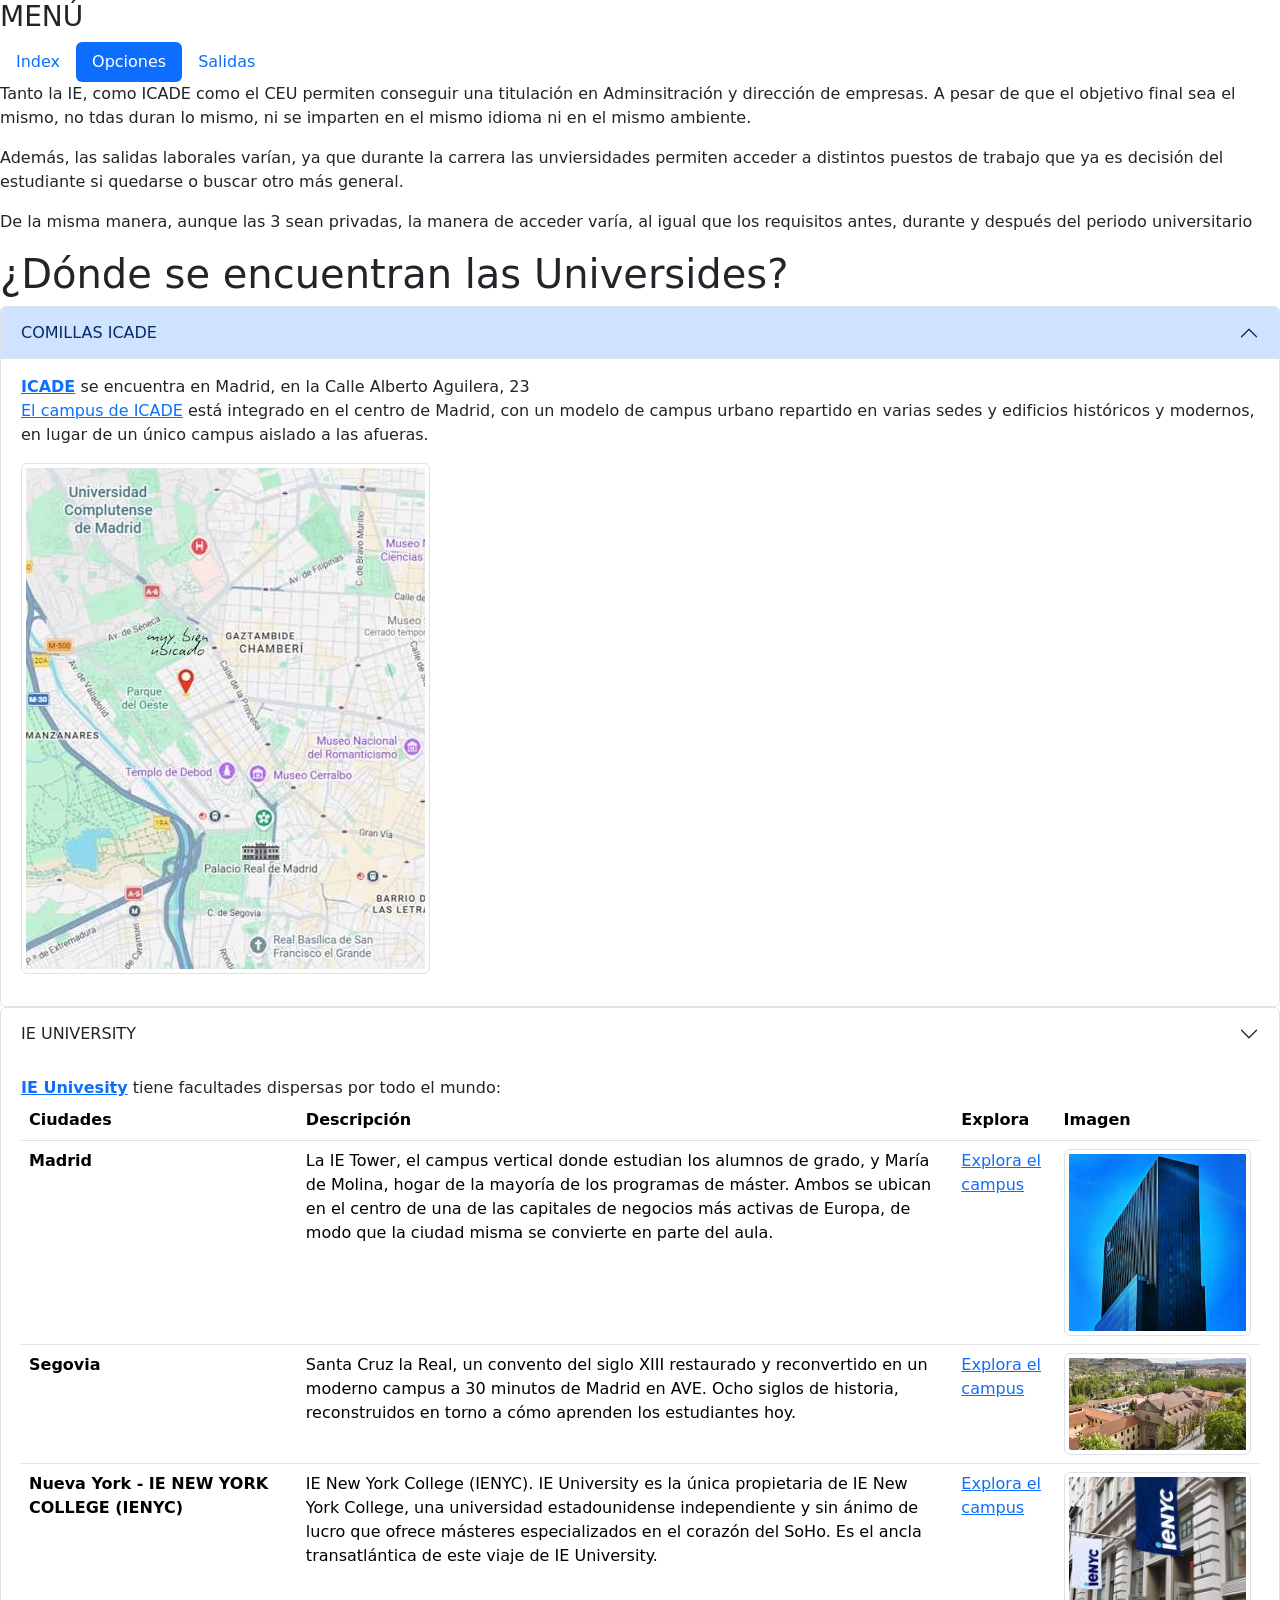
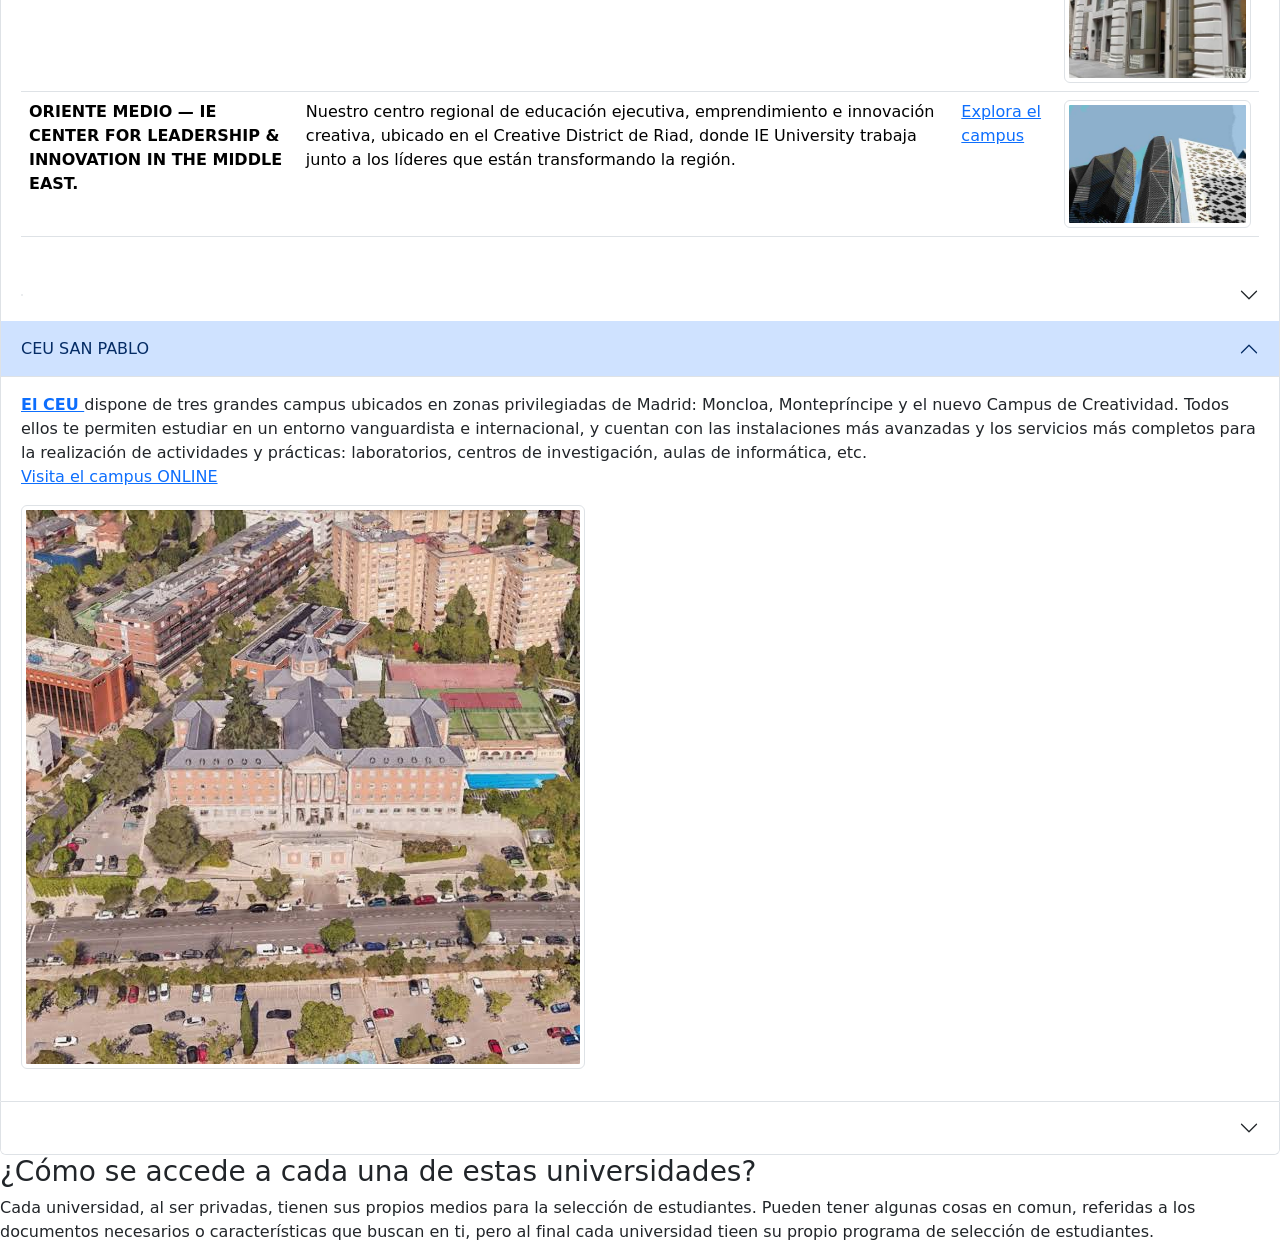
==== Opciones.html @ c018d7d3 "Solucionar errores en procesos anteriores Busqué donde está el problema y posteriormente tabulé toda" ====
<!DOCTYPE html>
<html lang="es">

<head>
  <meta charset="utf-8">
  <meta name="viewport" content="width=device-width, initial-scale=1">
  <title>Universidades</title>
  <link rel="stylesheet" href="practica-1.css">
  <link href="https://cdn.jsdelivr.net/npm/bootstrap@5.3.8/dist/css/bootstrap.min.css" rel="stylesheet"
    integrity="sha384-sRIl4kxILFvY47J16cr9ZwB07vP4J8+LH7qKQnuqkuIAvNWLzeN8tE5YBujZqJLB" crossorigin="anonymous">
</head>

<body>
  <h3>MENÚ</h3>
  <ul class="nav nav-pills">

    <li class="nav-item"><a class="nav-link" href="Index.html">Index</a></li>
    <li class="nav-item"><a class="nav-link active" href="Opciones.html">Opciones</a></li>
    <li class="nav-item"><a class="nav-link" href="Salidas.html">Salidas</a></li>

  </ul>


  <p> Tanto la IE, como ICADE como el CEU permiten conseguir una titulación en Adminsitración y dirección de empresas. A
    pesar de que el objetivo final sea el mismo, no tdas duran lo mismo, ni se imparten en el mismo idioma ni en el
    mismo ambiente.</p>

  <p> Además, las salidas laborales varían, ya que durante la carrera las unviersidades permiten acceder a distintos
    puestos de trabajo que ya es decisión del estudiante si quedarse o buscar otro más general.</p>

  <p> De la misma manera, aunque las 3 sean privadas, la manera de acceder varía, al igual que los requisitos antes,
    durante y después del periodo universitario</p>
  </p>

  <h1> ¿Dónde se encuentran las Universides?</h1>


  <div class="accordion" id=" COMILLAS ICADE">
    <div class="accordion-item">
      <h2 class="accordion-header">
        <button class="accordion-button" type="button" data-bs-toggle="collapse" data-bs-target="#collapseOne"
          aria-expanded="true" aria-controls="collapseOne">
          COMILLAS ICADE
        </button>
      </h2>
      <div id="collapseOne" class="accordion-collapse collapse show" data-bs-parent="#accordionExample">
        <div class="accordion-body">
          <strong><a class="link-opacity-100" href="https://www.comillas.edu/icade/"> ICADE</a></strong> se encuentra en
          Madrid, en la Calle Alberto Aguilera, 23
          <p><a class="link-opacity-100" href="https://www.comillas.edu/campus-y-ubicaciones/">El campus de ICADE</a>
            está integrado en el centro de Madrid, con un modelo de campus urbano repartido en varias sedes y edificios
            históricos y modernos, en lugar de un único campus aislado a las afueras.</p>

          <p> <img src="icademapa.jpg" class="img-thumbnail" alt="..."> </p>
        </div>
      </div>
    </div>
  </div>







  <div class="accordion" id="IE UNIVERSITY">
    <div class="accordion-item">
      <h2 class="accordion-header">
        <button class="accordion-button collapsed" type="button" data-bs-toggle="collapse" data-bs-target="#collapseTwo"
          aria-expanded="false" aria-controls="collapseTwo">


          IE UNIVERSITY

        </button>
      </h2>
      <div id="collapseOne" class="accordion-collapse collapse show" data-bs-parent="#accordionExample">
        <div class="accordion-body">
          <strong><a class="link-opacity-100" href="https://www.ie.edu/es/nuestros-espacios/"> IE Univesity</a></strong>
          tiene facultades dispersas por todo el mundo:

          <table class="table">
            <thead>
              <tr>
                <th scope="col">Ciudades</th>
                <th scope="col">Descripción</th>
                <th scope="col">Explora</th>
                <th scope="col">Imagen</th>
              </tr>
            </thead>
            <tbody>
              <tr>
                <th scope="row">Madrid</th>
                <td>La IE Tower, el campus vertical donde estudian los alumnos de grado, y María de Molina, hogar de la
                  mayoría de los programas de máster. Ambos se ubican en el centro de una de las capitales de negocios
                  más activas de Europa, de modo que la ciudad misma se convierte en parte del aula. </td>
                <td><a class="link-opacity-100" href="https://www.ie.edu/es/nuestros-espacios/madrid/"> Explora el
                    campus </a></strong></td>
                <td><img src="ietower.jpg" class="img-thumbnail" alt="..."></td>
              </tr>
              <tr>
                <th scope="row">Segovia</th>
                <td>Santa Cruz la Real, un convento del siglo XIII restaurado y reconvertido en un moderno campus a 30
                  minutos de Madrid en AVE. Ocho siglos de historia, reconstruidos en torno a cómo aprenden los
                  estudiantes hoy. </td>
                <td><a class="https://www.ie.edu/es/nuestros-espacios/segovia/"> Explora el campus </td>
                <td><img src="iecampussegovia.jpg" class="img-thumbnail" alt="..."></td>
              </tr>
              <tr>
                <th scope="row">Nueva York - IE NEW YORK COLLEGE (IENYC)</th>
                <td>IE New York College (IENYC). IE University es la única propietaria de IE New York College, una
                  universidad estadounidense independiente y sin ánimo de lucro que ofrece másteres especializados en el
                  corazón del SoHo. Es el ancla transatlántica de este viaje de IE University. </td>
                <td><a class="https://www.ie.edu/es/nueva-york/"> Explora el campus </td>
                <td><img src="iecampusny.jpg" class="img-thumbnail" alt="..."></td>
              </tr>
              <tr>
                <th scope="row">ORIENTE MEDIO — IE CENTER FOR LEADERSHIP & INNOVATION IN THE MIDDLE EAST.</th>
                <td>Nuestro centro regional de educación ejecutiva, emprendimiento e innovación creativa, ubicado en el
                  Creative District de Riad, donde IE University trabaja junto a los líderes que están transformando la
                  región. </td>
                <td><a class="link-opacity-100" href="https://www.ie.edu/es/nuestros-espacios/middle-east/"> Explora el
                    campus </a></strong></td>
                <td><img src="iecampusoriente.jpg" class="img-thumbnail" alt="..."></td>
              </tr>
            </tbody>
          </table </div>
        </div>
      </div>

      <button class="accordion-button collapsed" aria-expanded="false" aria-controls="collapseThree">

        <div class="accordion" id="CEU SAN PABLO">
          <div class="accordion-item">
            <h2 class="accordion-header">
              <button class="accordion-button" type="button" data-bs-toggle="collapse" data-bs-target="#collapseOne"
                aria-expanded="true" aria-controls="collapseOne">
                CEU SAN PABLO
              </button>
            </h2>
            <div id="collapseOne" class="accordion-collapse collapse show" data-bs-parent="#accordionExample">
              <div class="accordion-body">
                <strong><a class="link-opacity-100" href="https://www.uspceu.com/conocenos/campus-e-instalaciones"> El
                    CEU </a></strong> dispone de tres grandes campus ubicados en zonas privilegiadas de Madrid: Moncloa,
                Montepríncipe y el nuevo Campus de Creatividad. Todos ellos te permiten estudiar en un entorno
                vanguardista e internacional, y cuentan con las instalaciones más avanzadas y los servicios más
                completos para la realización de actividades y prácticas: laboratorios, centros de investigación, aulas
                de informática, etc.
                <p> <a class="https://visitavirtual.uspceu.com/visita2024/index.htm"> Visita el campus ONLINE </a> </p>
                <p> <img src="ceucampus.jpg" class="img-thumbnail" alt="..."> </p>
              </div>
            </div>
          </div>
          <div class="accordion-item">
            <h2 class="accordion-header">
              <button class="accordion-button collapsed" type="button" data-bs-toggle="collapse"
    
              data-bs-target="#collapseTwo" aria-expanded="false" aria-controls="collapseTwo">
          </div>
       </div>
     </div>
   </div>
  

    <script src="https://cdn.jsdelivr.net/npm/bootstrap@5.3.8/dist/js/bootstrap.bundle.min.js" integrity="sha384-FKyoEForCGlyvwx9Hj09JcYn3nv7wiPVlz7YYwJrWVcXK/BmnVDxM+D2scQbITxI" crossorigin="anonymous"></script>


<h3> ¿Cómo se accede a cada una de estas universidades? </h2>

Cada universidad, al ser privadas, tienen sus propios medios para la selección de estudiantes. Pueden tener algunas cosas en comun, referidas a los documentos necesarios o características que buscan en ti, pero al final cada universidad tieen su propio programa de selección de estudiantes.



  </body>


</html>
---- practica-1.css ----
.bordeartitulos {
    border: 3px solid #fac7ff;
    padding: 1rem;
  }
  
  .subrayar {
    margin-top: 50;
    background-color: rgb(240, 168, 198);
  }
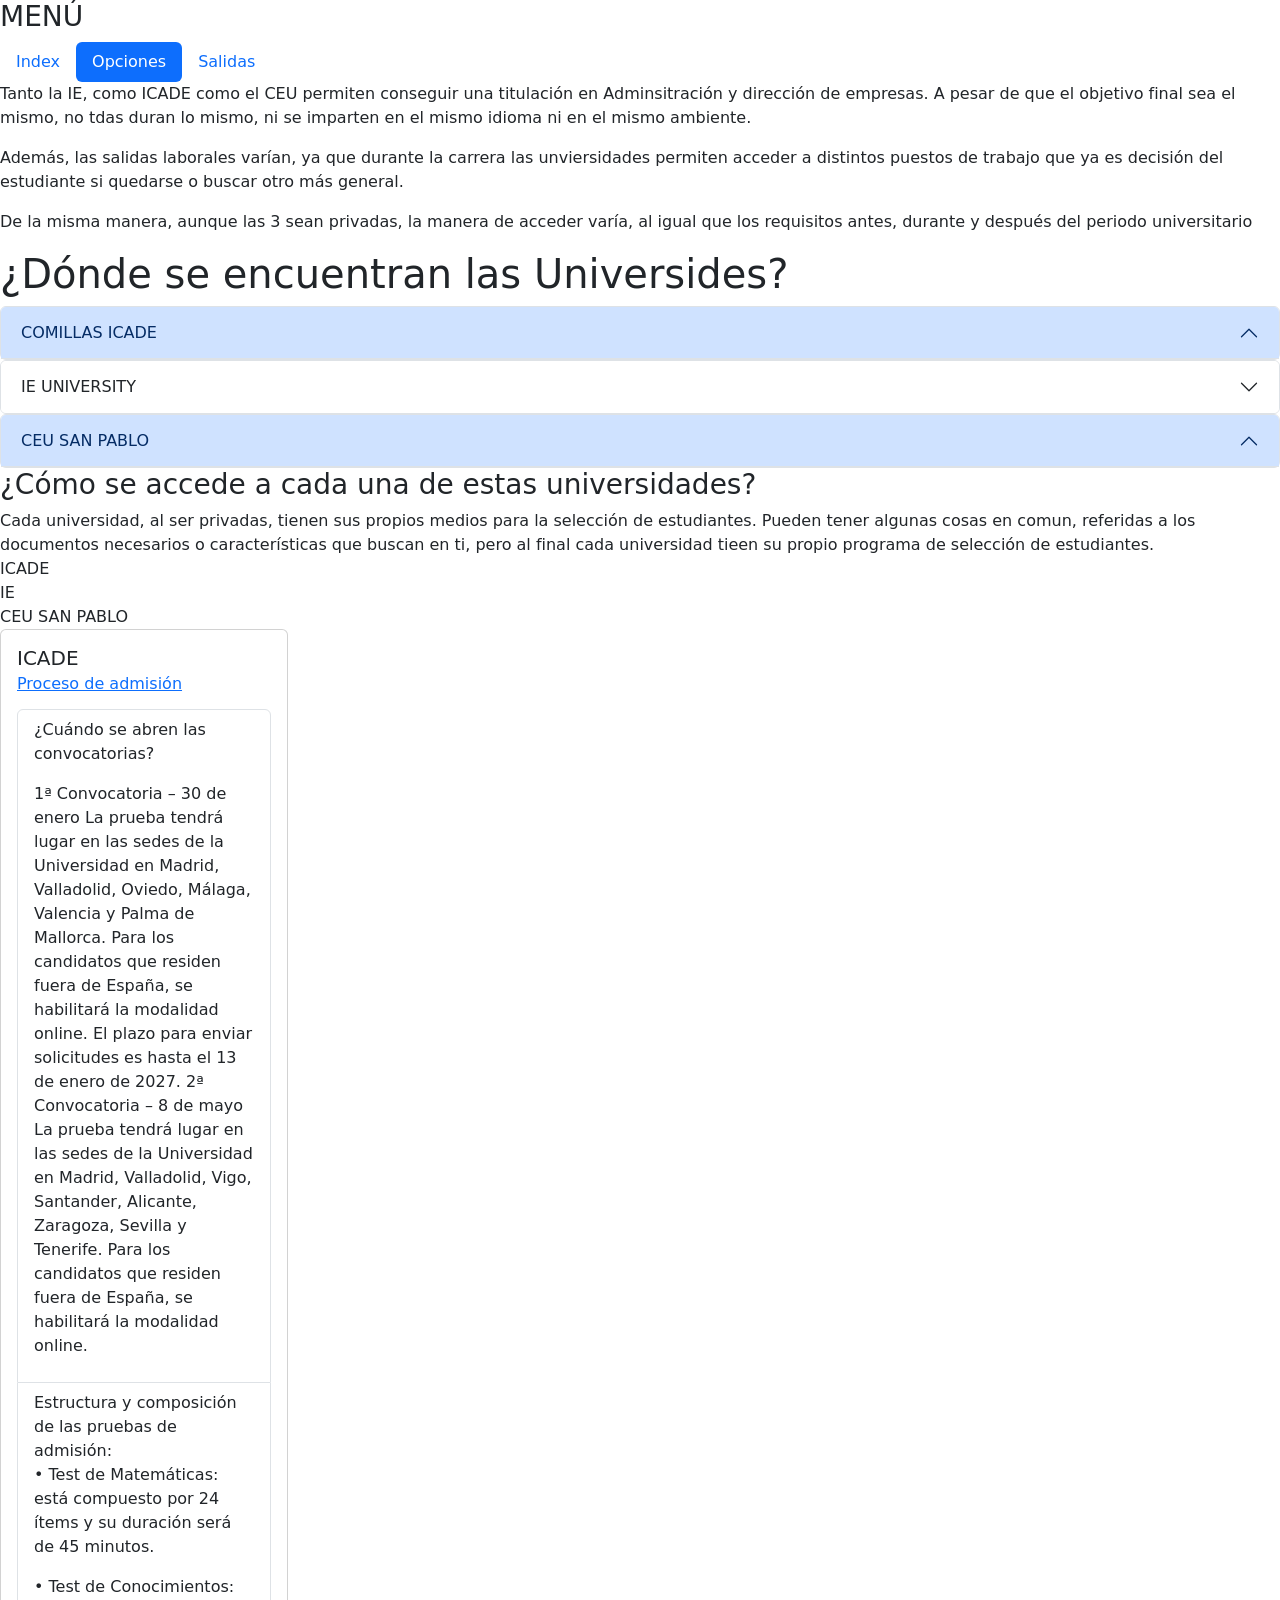
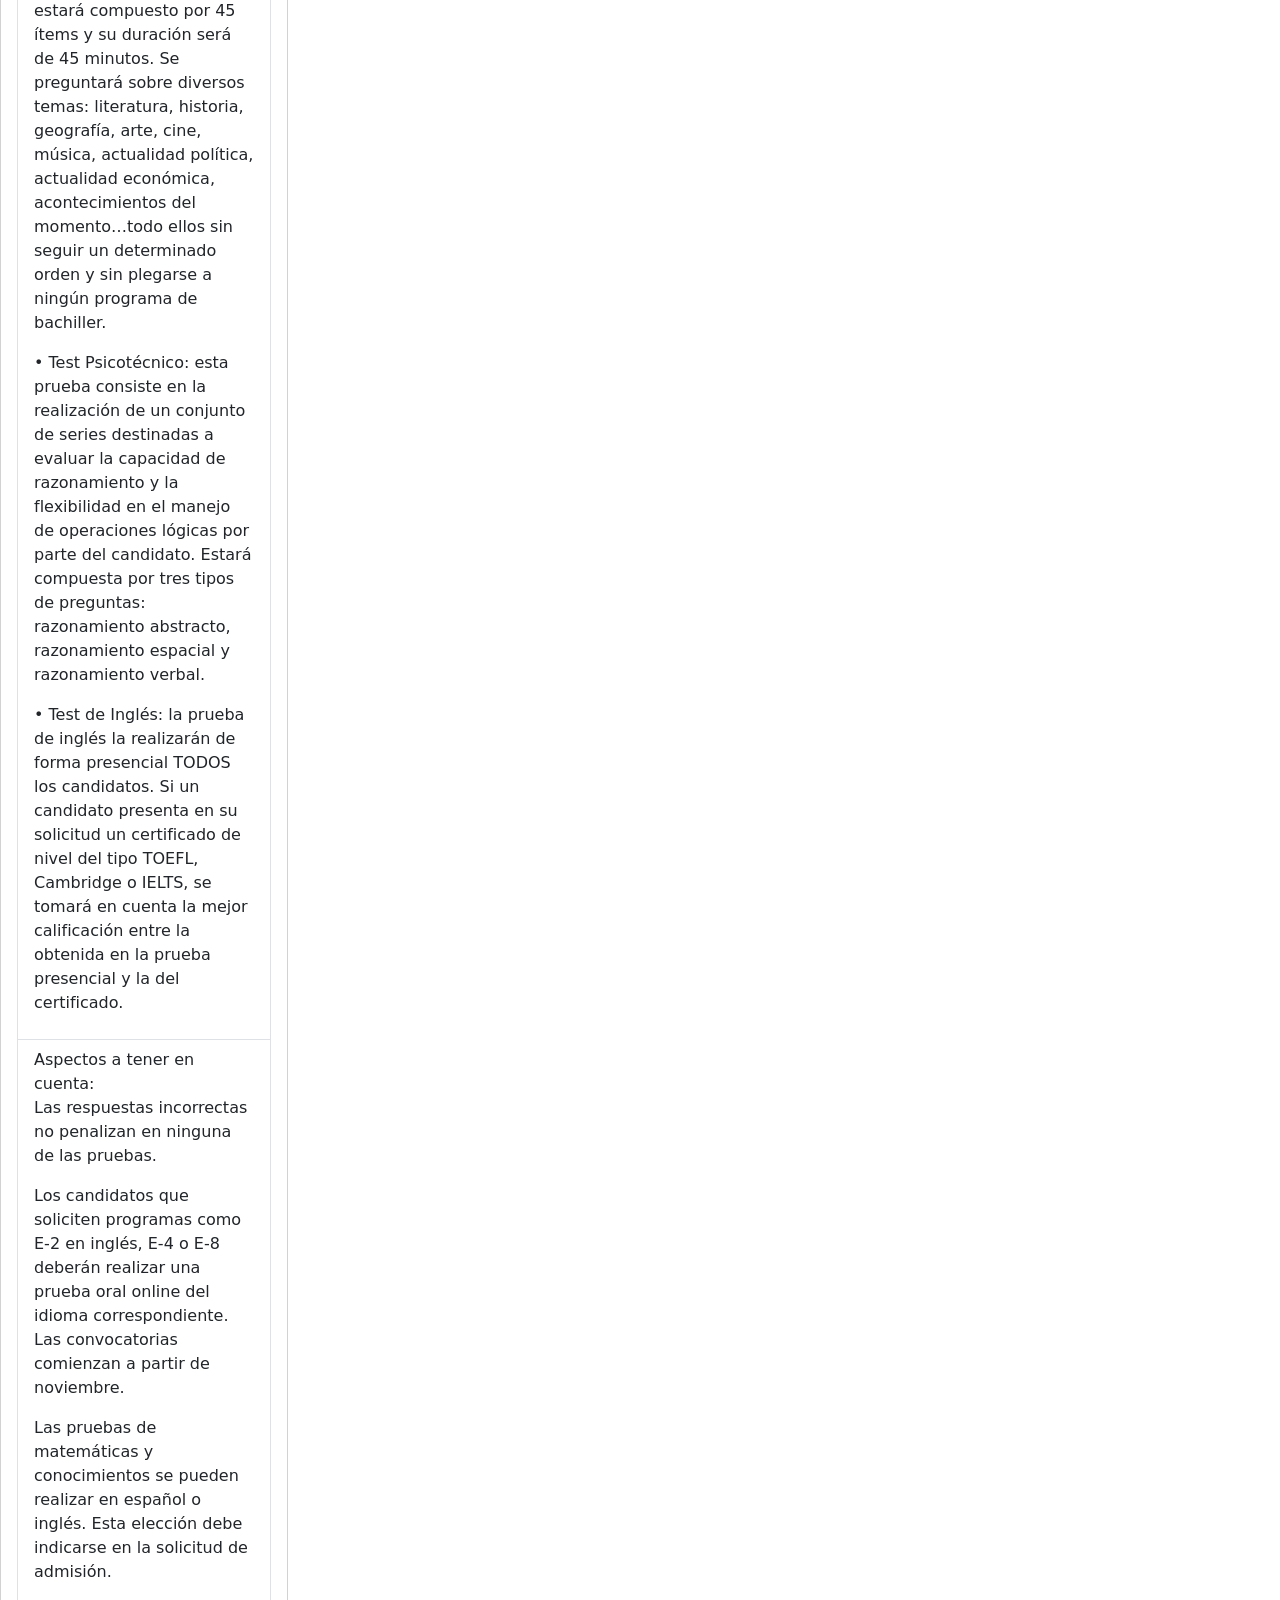
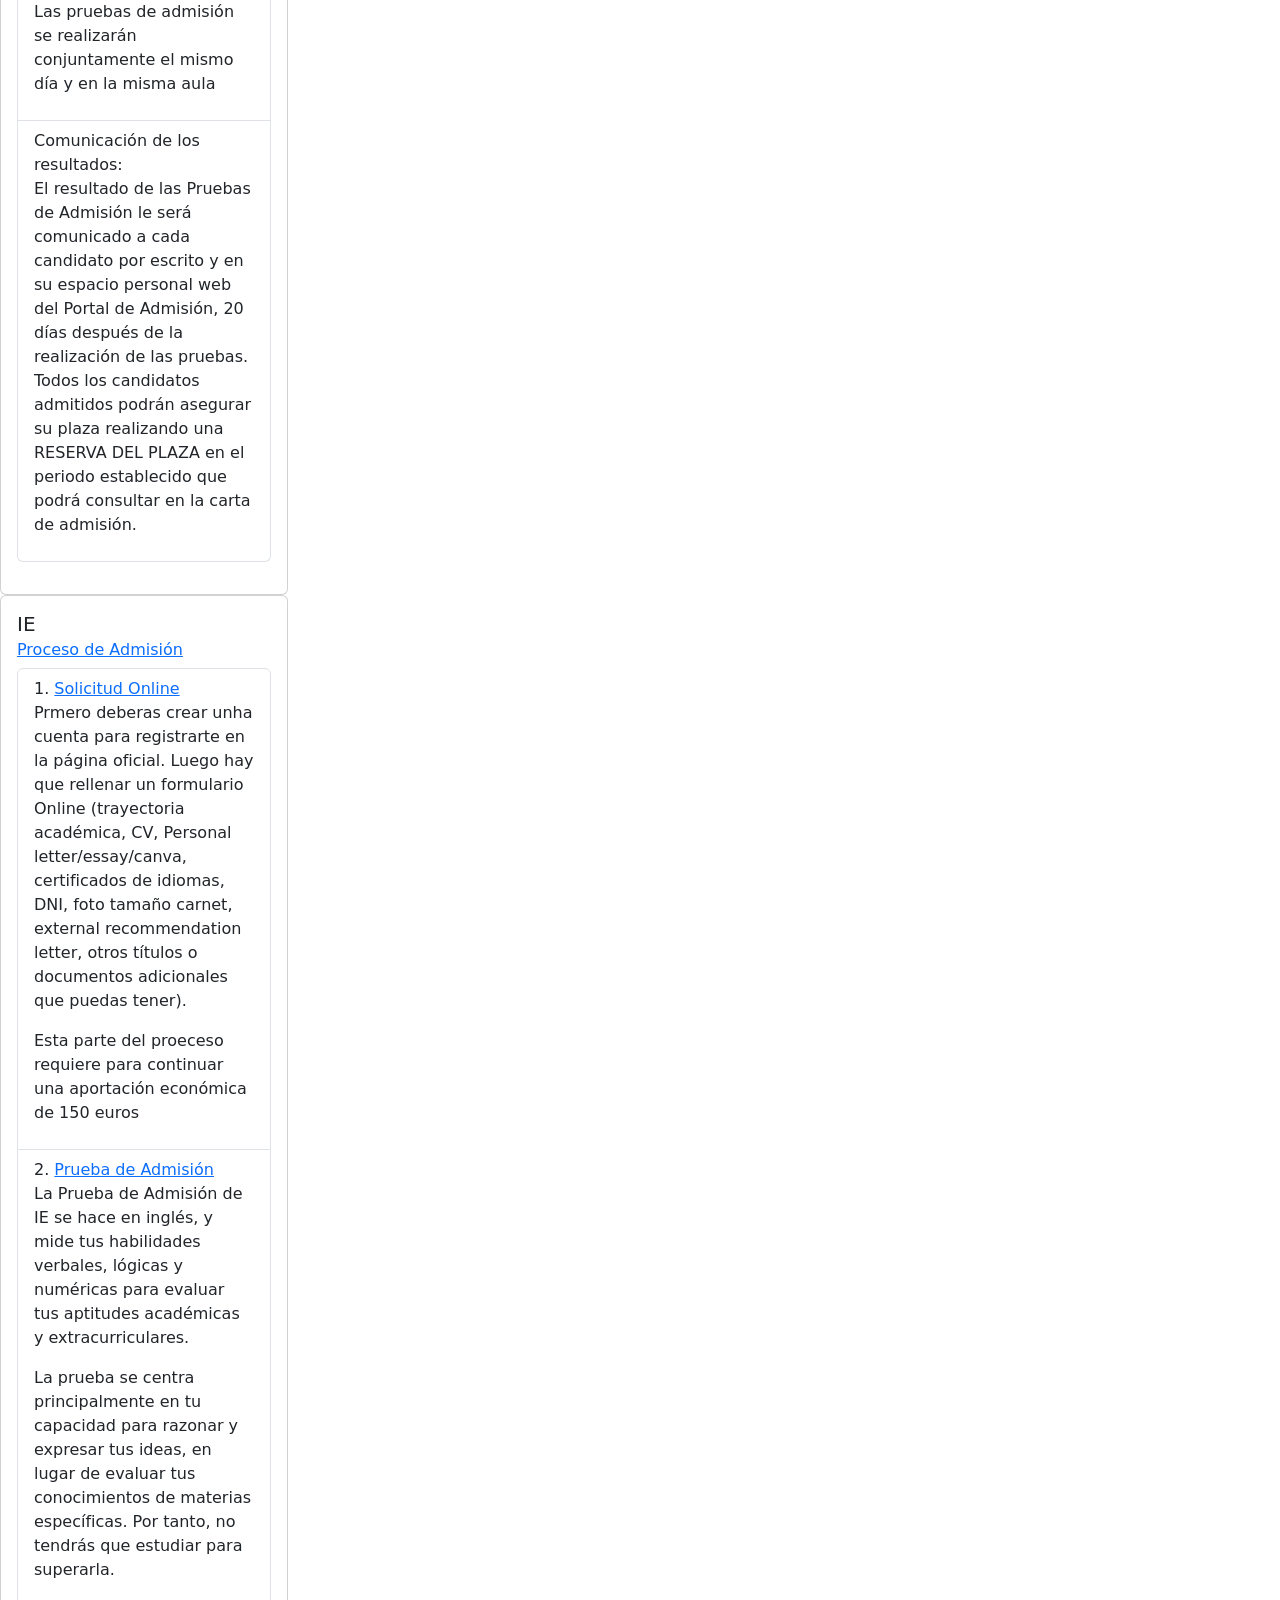
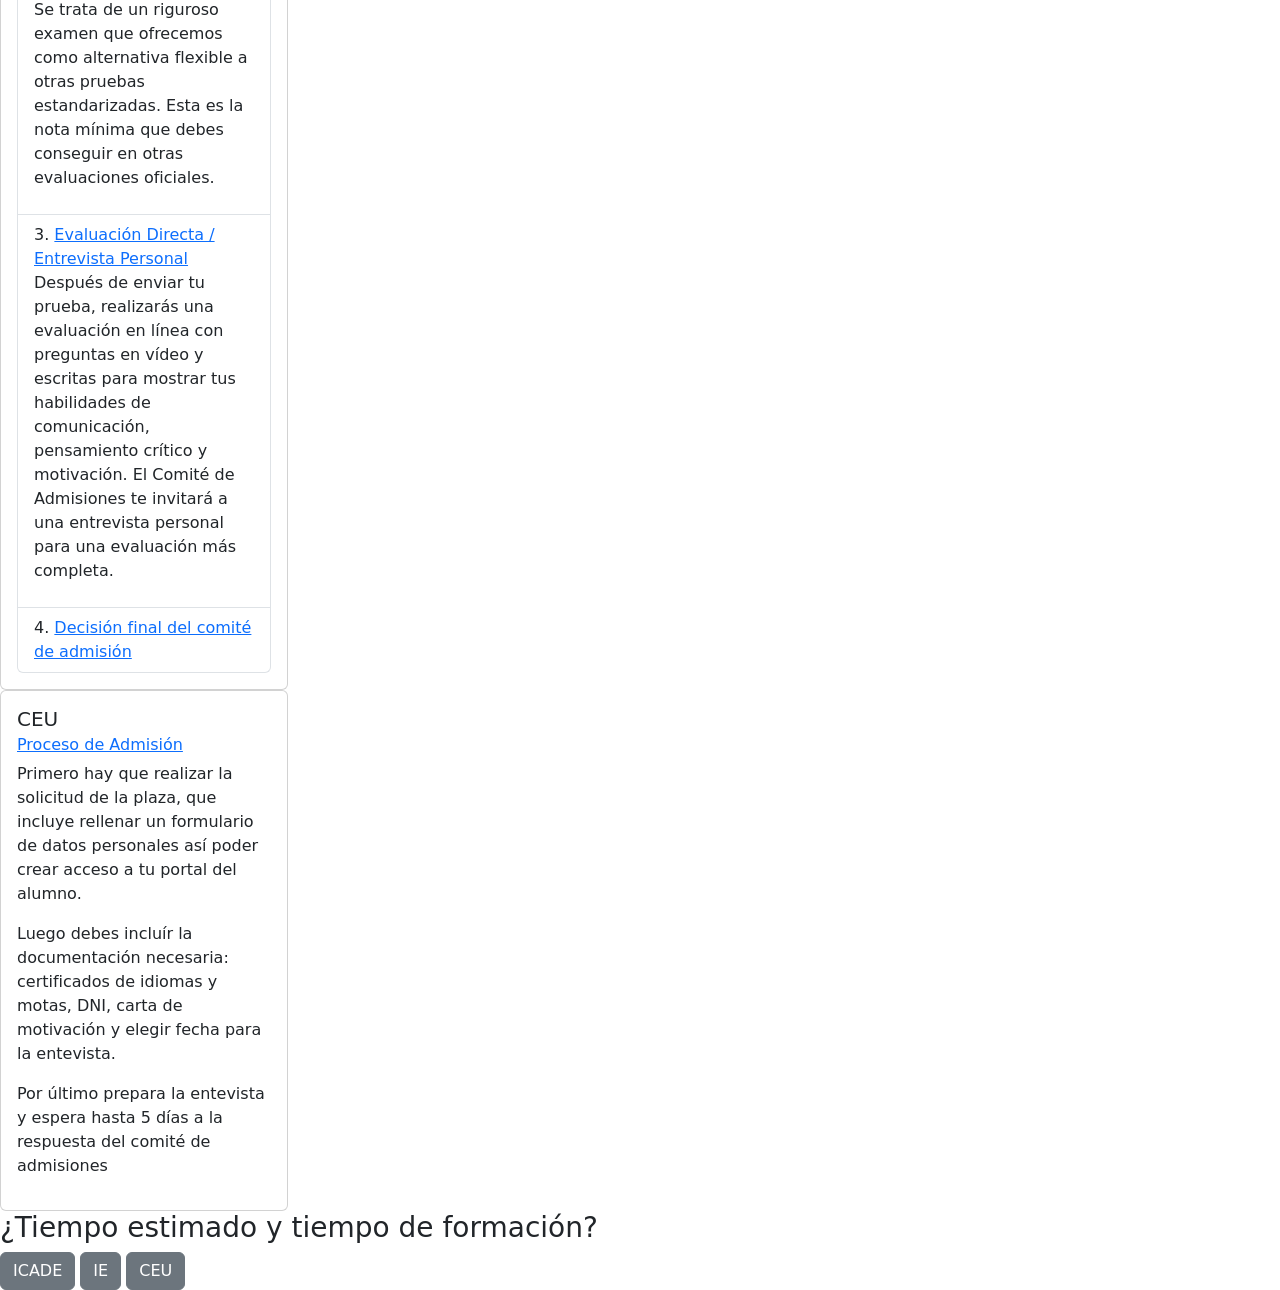
==== commit 13896ccb: "Añadir elementos a opciones U" ====
--- a/Opciones.html
+++ b/Opciones.html
@@ -35,15 +35,15 @@
   <h1> ¿Dónde se encuentran las Universides?</h1>
 
 
-  <div class="accordion" id=" COMILLAS ICADE">
+  <div class="accordion" id="accordionICADE">
     <div class="accordion-item">
       <h2 class="accordion-header">
-        <button class="accordion-button" type="button" data-bs-toggle="collapse" data-bs-target="#collapseOne"
-          aria-expanded="true" aria-controls="collapseOne">
+        <button class="accordion-button" type="button" data-bs-toggle="collapse" data-bs-target="#collapseICADE"
+          aria-expanded="false" aria-controls="collapseICADE">
           COMILLAS ICADE
         </button>
       </h2>
-      <div id="collapseOne" class="accordion-collapse collapse show" data-bs-parent="#accordionExample">
+      <div id="collapseICADE" class="accordion-collapse collapse">
         <div class="accordion-body">
           <strong><a class="link-opacity-100" href="https://www.comillas.edu/icade/"> ICADE</a></strong> se encuentra en
           Madrid, en la Calle Alberto Aguilera, 23
@@ -62,20 +62,20 @@
 
 
 
-
-  <div class="accordion" id="IE UNIVERSITY">
-    <div class="accordion-item">
-      <h2 class="accordion-header">
-        <button class="accordion-button collapsed" type="button" data-bs-toggle="collapse" data-bs-target="#collapseTwo"
-          aria-expanded="false" aria-controls="collapseTwo">
-
-
-          IE UNIVERSITY
-
-        </button>
-      </h2>
-      <div id="collapseOne" class="accordion-collapse collapse show" data-bs-parent="#accordionExample">
-        <div class="accordion-body">
+<div class="accordion" id="accordionIE">
+  <div class="accordion-item">
+    <h2 class="accordion-header">
+      <button class="accordion-button collapsed" type="button"
+        data-bs-toggle="collapse" data-bs-target="#collapseIE"
+        aria-expanded="false" aria-controls="collapseIE">
+
+        IE UNIVERSITY
+
+      </button>
+    </h2>
+    <div id="collapseIE" class="accordion-collapse collapse">
+      <div class="accordion-body">
+
           <strong><a class="link-opacity-100" href="https://www.ie.edu/es/nuestros-espacios/"> IE Univesity</a></strong>
           tiene facultades dispersas por todo el mundo:
 
@@ -124,21 +124,22 @@
                 <td><img src="iecampusoriente.jpg" class="img-thumbnail" alt="..."></td>
               </tr>
             </tbody>
-          </table </div>
+           </table>
         </div>
       </div>
-
-      <button class="accordion-button collapsed" aria-expanded="false" aria-controls="collapseThree">
-
-        <div class="accordion" id="CEU SAN PABLO">
+    </div>
+  </div>
+  
+
+        <div class="accordion" id="accordionCEU">
           <div class="accordion-item">
             <h2 class="accordion-header">
-              <button class="accordion-button" type="button" data-bs-toggle="collapse" data-bs-target="#collapseOne"
+              <button class="accordion-button" type="button" data-bs-toggle="collapse" data-bs-target="#collapseCEU"
                 aria-expanded="true" aria-controls="collapseOne">
                 CEU SAN PABLO
               </button>
             </h2>
-            <div id="collapseOne" class="accordion-collapse collapse show" data-bs-parent="#accordionExample">
+            <div id="collapseCEU" class="accordion-collapse collapse">
               <div class="accordion-body">
                 <strong><a class="link-opacity-100" href="https://www.uspceu.com/conocenos/campus-e-instalaciones"> El
                     CEU </a></strong> dispone de tres grandes campus ubicados en zonas privilegiadas de Madrid: Moncloa,
@@ -149,27 +150,147 @@
                 <p> <a class="https://visitavirtual.uspceu.com/visita2024/index.htm"> Visita el campus ONLINE </a> </p>
                 <p> <img src="ceucampus.jpg" class="img-thumbnail" alt="..."> </p>
               </div>
-            </div>
-          </div>
-          <div class="accordion-item">
-            <h2 class="accordion-header">
-              <button class="accordion-button collapsed" type="button" data-bs-toggle="collapse"
+      </div>
+    </div>
+  </div>
+
+    <script src="https://cdn.jsdelivr.net/npm/bootstrap@5.3.8/dist/js/bootstrap.bundle.min.js" integrity="sha384-FKyoEForCGlyvwx9Hj09JcYn3nv7wiPVlz7YYwJrWVcXK/BmnVDxM+D2scQbITxI" crossorigin="anonymous"></script>
+
+
+<h3> ¿Cómo se accede a cada una de estas universidades? </h2>
+
+Cada universidad, al ser privadas, tienen sus propios medios para la selección de estudiantes. Pueden tener algunas cosas en comun, referidas a los documentos necesarios o características que buscan en ti, pero al final cada universidad tieen su propio programa de selección de estudiantes.
+<div class="contenedor-forzado">
+  <div class="card-horizontal">ICADE</div>
+  <div class="card-horizontal">IE</div>
+  <div class="card-horizontal">CEU SAN PABLO</div>
+</div>
+
+<div class="card" style="width: 18rem;">
+  <div class="card-body">
+    <h5 class="card-title">ICADE</h5>
+    <h6 class="card-subtitle mb-2 text-body-secondary"><a href="https://www.comillas.edu/icade/pruebas-de-admision-icade/" class="card-link">Proceso de admisión</a></h6>
+    <p class="card-text"><ul class="list-group">
+  <li class="list-group-item">
     
-              data-bs-target="#collapseTwo" aria-expanded="false" aria-controls="collapseTwo">
-          </div>
-       </div>
-     </div>
-   </div>
+   <p>¿Cuándo se abren las convocatorias?</p> 
+<p>1ª Convocatoria – 30 de enero
+La prueba tendrá lugar en las sedes de la Universidad en Madrid, Valladolid, Oviedo, Málaga, Valencia y Palma de Mallorca. Para los candidatos que residen fuera de España, se habilitará la modalidad online.
+
+El plazo para enviar solicitudes es hasta el 13 de enero de 2027.
+
+2ª Convocatoria – 8 de mayo
+La prueba tendrá lugar en las sedes de la Universidad en Madrid, Valladolid, Vigo, Santander, Alicante, Zaragoza, Sevilla y Tenerife. Para los candidatos que residen fuera de España, se habilitará la modalidad online. 
+
+</p>
+   </li>
+  <li class="list-group-item">Estructura y composición de las pruebas de admisión: <nav>
+
+ <p>• Test de Matemáticas: está compuesto por 24 ítems y su duración será de 45 minutos. </p> 
+ <p> • Test de Conocimientos: estará compuesto por 45 ítems y su duración será de 45 minutos. Se preguntará sobre diversos temas: literatura, historia, geografía, arte, cine, música, actualidad política, actualidad económica, acontecimientos del momento…todo ellos sin seguir un determinado orden y sin plegarse a ningún programa de bachiller. </p>
+<p>• Test Psicotécnico: esta prueba consiste en la realización de un conjunto de series destinadas a evaluar la capacidad de razonamiento y la flexibilidad en el manejo de operaciones lógicas por parte del candidato. Estará compuesta por tres tipos de preguntas: razonamiento abstracto, razonamiento espacial y razonamiento verbal. </p>
+<p> • Test de Inglés: la prueba de inglés la realizarán de forma presencial TODOS los candidatos. Si un candidato presenta en su solicitud un certificado de nivel del tipo TOEFL, Cambridge o IELTS, se tomará en cuenta la mejor calificación entre la obtenida en la prueba presencial y la del certificado.</p>
+</nav></li>
+  <li class="list-group-item">Aspectos a tener en cuenta:
+
+
+<p>Las respuestas incorrectas no penalizan en ninguna de las pruebas.</p>
+
+<p>Los candidatos que soliciten programas como E-2 en inglés, E-4 o E-8 deberán realizar una prueba oral online del idioma correspondiente. Las convocatorias comienzan a partir de noviembre.</p>
+
+<p>Las pruebas de matemáticas y conocimientos se pueden realizar en español o inglés. Esta elección debe indicarse en la solicitud de admisión.</p>
+
+<p>Las pruebas de admisión se realizarán conjuntamente el mismo día y en la misma aula</p>
+
+
+  </li>
+  <li class="list-group-item">Comunicación de los resultados:
+
+  <p> El resultado de las Pruebas de Admisión le será comunicado a cada candidato por escrito y en su espacio personal web del Portal de Admisión, 20 días después de la realización de las pruebas. 
+Todos los candidatos admitidos podrán asegurar su plaza realizando una RESERVA DEL PLAZA en el periodo establecido que podrá consultar en la carta de admisión.  </p>
+  </li>
+</ul></p>
+    
+
+  </div>
+</div>
+
+
+
+
+<div class="card" style="width: 18rem;">
+  <div class="card-body">
+    <h5 class="card-title">IE</h5>
+    <h6 class="card-subtitle mb-2 text-body-secondary"><a href="https://www.ie.edu/es/universidad/admisiones/proceso-de-admision/">Proceso de Admisión</a></h6>
+   <ol class="list-group list-group-numbered">
+  <li class="list-group-item"><a href="https://www.ie.edu/es/universidad/admisiones/evaluacion-directa-entrevista-personal/">Solicitud Online</a>
   
-
-    <script src="https://cdn.jsdelivr.net/npm/bootstrap@5.3.8/dist/js/bootstrap.bundle.min.js" integrity="sha384-FKyoEForCGlyvwx9Hj09JcYn3nv7wiPVlz7YYwJrWVcXK/BmnVDxM+D2scQbITxI" crossorigin="anonymous"></script>
-
-
-<h3> ¿Cómo se accede a cada una de estas universidades? </h2>
-
-Cada universidad, al ser privadas, tienen sus propios medios para la selección de estudiantes. Pueden tener algunas cosas en comun, referidas a los documentos necesarios o características que buscan en ti, pero al final cada universidad tieen su propio programa de selección de estudiantes.
-
-
+  <p> Prmero deberas crear unha cuenta para registrarte en la página oficial. Luego hay que rellenar un formulario Online (trayectoria académica, CV, Personal letter/essay/canva, certificados de idiomas, DNI, foto tamaño carnet, external recommendation letter, otros títulos o documentos adicionales que puedas tener).  </p>
+  <p> Esta parte del proeceso requiere para continuar una aportación económica de 150 euros </p>
+</li>
+
+<li class="list-group-item"><a href="https://www.ie.edu/es/universidad/admisiones/proceso-de-admision/test-admision/">Prueba de Admisión</a>
+<p>La Prueba de Admisión de IE se hace en inglés, y mide tus habilidades verbales, lógicas y numéricas para evaluar tus aptitudes académicas y extracurriculares. </p>
+
+<p>La prueba se centra principalmente en tu capacidad para razonar y expresar tus ideas, en lugar de evaluar tus conocimientos de materias específicas. Por tanto, no tendrás que estudiar para superarla. </p>
+<p> Se trata de un riguroso examen que ofrecemos como alternativa flexible a otras pruebas estandarizadas. Esta es la nota mínima que debes conseguir en otras evaluaciones oficiales. </p>
+
+
+</li>
+
+ <li class="list-group-item">
+    <a href="https://www.ie.edu/es/universidad/admisiones/evaluacion-directa-entrevista-personal/">Evaluación Directa / Entrevista Personal</a>
+    <p>Después de enviar tu prueba, realizarás una evaluación en línea con preguntas en vídeo y escritas para mostrar tus habilidades de comunicación, pensamiento crítico y motivación. El Comité de Admisiones te invitará a una entrevista personal para una evaluación más completa.</p>
+  </li>
+
+  <li class="list-group-item">
+    <a href="https://www.ie.edu/es/universidad/admisiones/proceso-de-admision/decision-del-comite-de-admisiones/">Decisión final del comité de admisión</a>
+  </li>
+</ol>
+  </div>
+</div>
+
+
+
+<div class="card" style="width: 18rem;">
+  <div class="card-body">
+    <h5 class="card-title">CEU</h5>
+    <h6 class="card-subtitle mb-2 text-body-secondary"><a href="https://www.uspceu.com/admision-ayuda/admision-grado/informacion-admision">Proceso de Admisión</a></h6>
+    <p class="card-text">Primero hay que realizar la solicitud de la plaza, que incluye rellenar un formulario de datos personales  así poder crear acceso a tu portal del alumno.</p>
+    <p> Luego debes incluír la documentación necesaria: certificados de idiomas y motas, DNI, carta de motivación y elegir fecha para la entevista.</p>
+    <p> Por último prepara la entevista y espera hasta 5 días a la respuesta del comité de admisiones</p>
+    
+  </div>
+</div>
+
+
+<h3>  ¿Tiempo estimado y tiempo de formación? </h3>
+
+
+<button type="button" class="btn btn-secondary"
+        data-bs-toggle="popover" data-bs-placement="bottom"
+        data-bs-custom-class="custom-popover"
+        data-bs-title="<a class='btn btn-link' href='https://www.comillas.edu/grados/grado-en-administracion-y-direccion-de-empresas-ade-e-2/' target='_blank'> 4 años de formación</a>"
+        data-bs-content="This popover is themed via CSS variables.">
+ ICADE
+</button>
+
+
+
+<button type="button" class="btn btn-secondary"
+        data-bs-toggle="popover" data-bs-placement="bottom"
+        data-bs-custom-class="custom-popover"
+        data-bs-title="<a href='https://www.ie.edu/es/universidad/admisiones/proceso-de-admision/decision-del-comite-de-admisiones/' target='_blank'>4 años de formación</a>"
+        data-bs-content="This popover is themed via CSS variables.">
+IE</button>
+
+<button type="button" class="btn btn-secondary"
+        data-bs-toggle="popover" data-bs-placement="bottom"
+        data-bs-custom-class="custom-popover"
+        data-bs-title="<a href='https://www.uspceu.com/admision-ayuda/admision-grado/informacion-admision' target='_blank'>4 años de formación</a>"
+        data-bs-content="This popover is themed via CSS variables.">
+  CEU
+</button>
 
   </body>
 
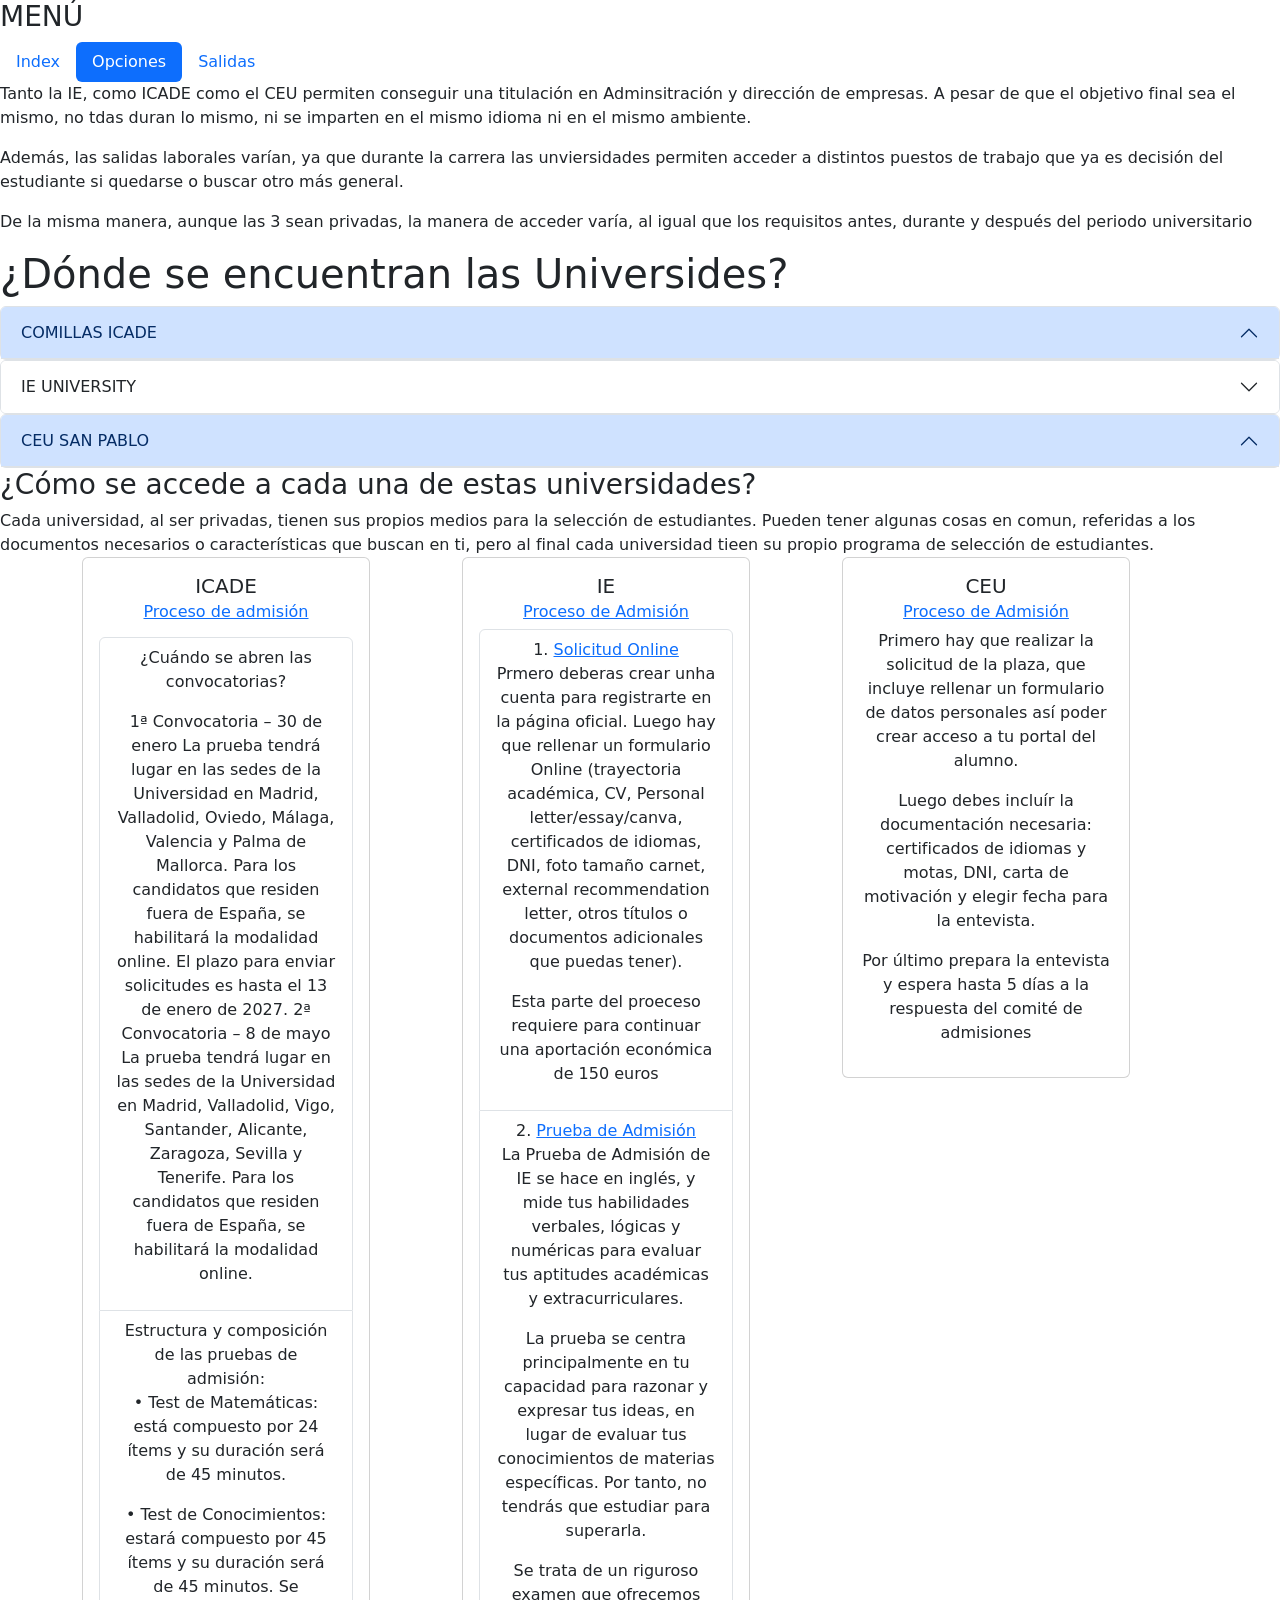
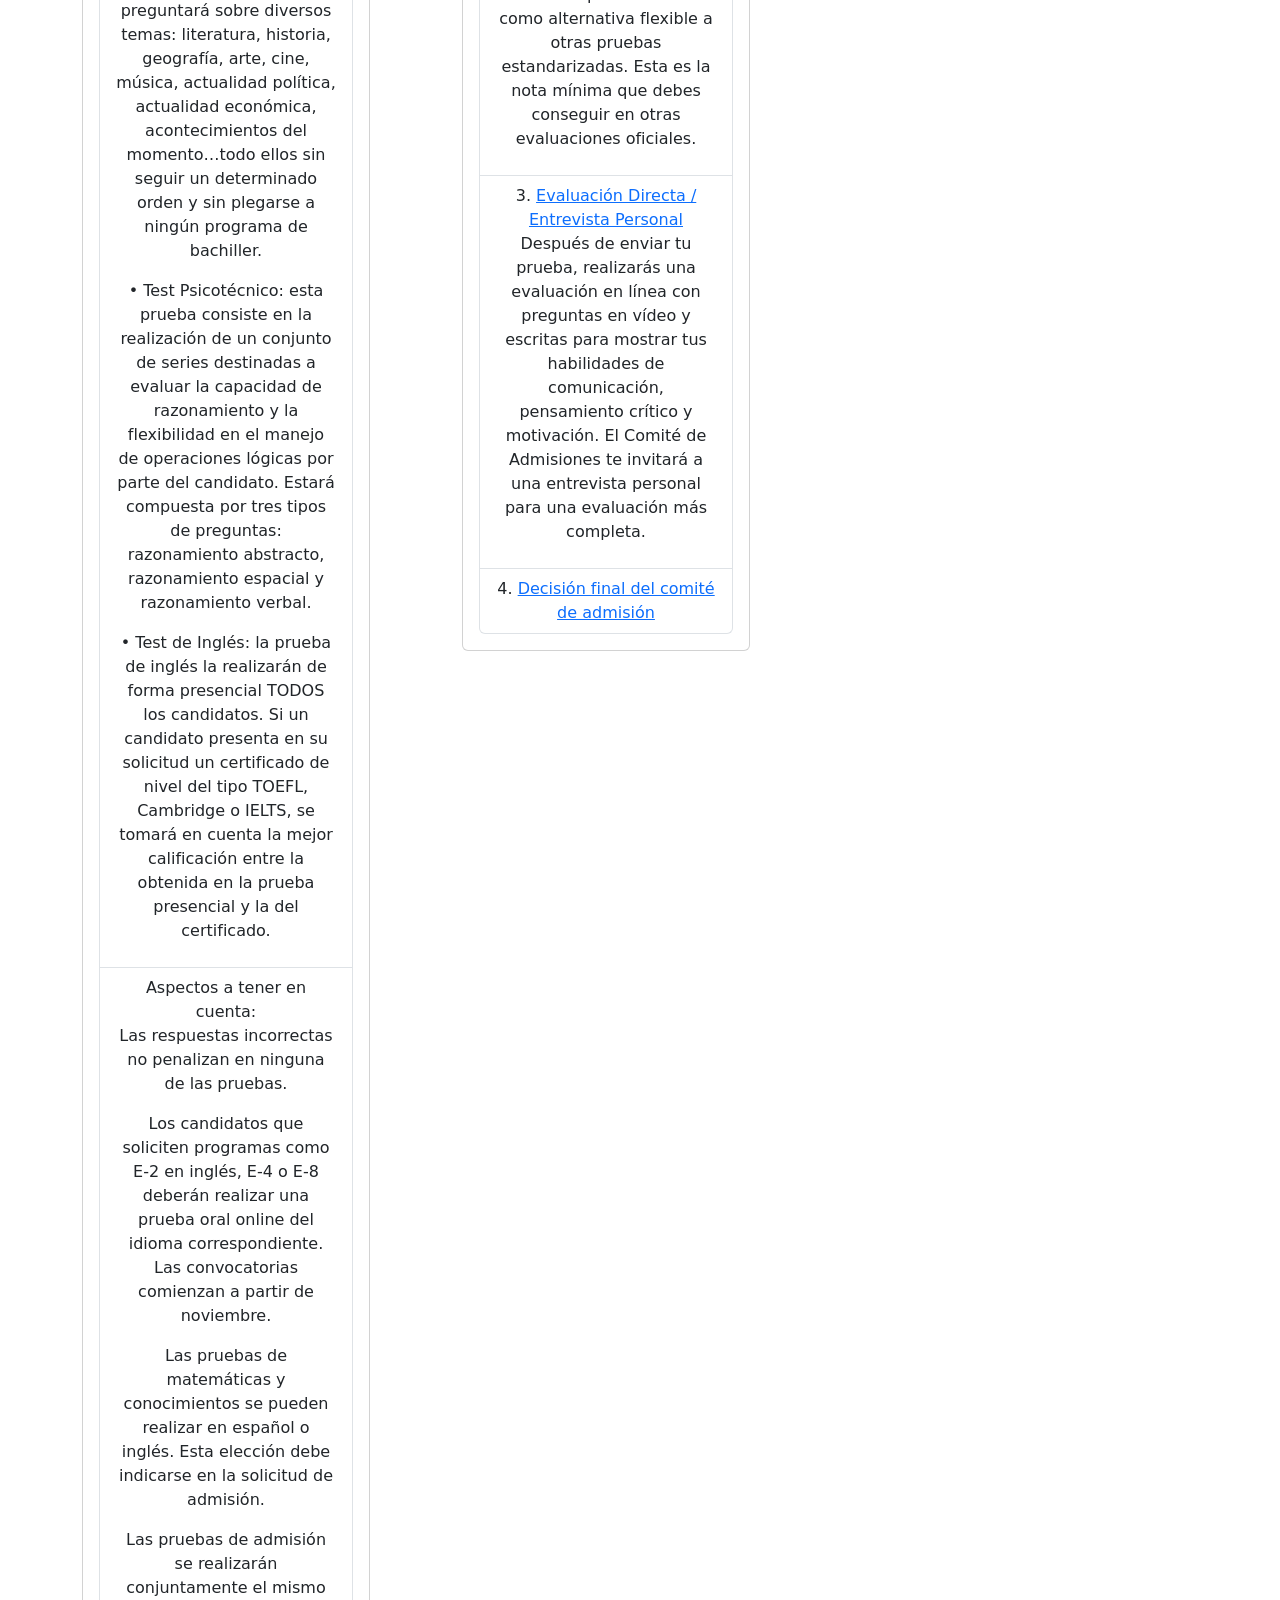
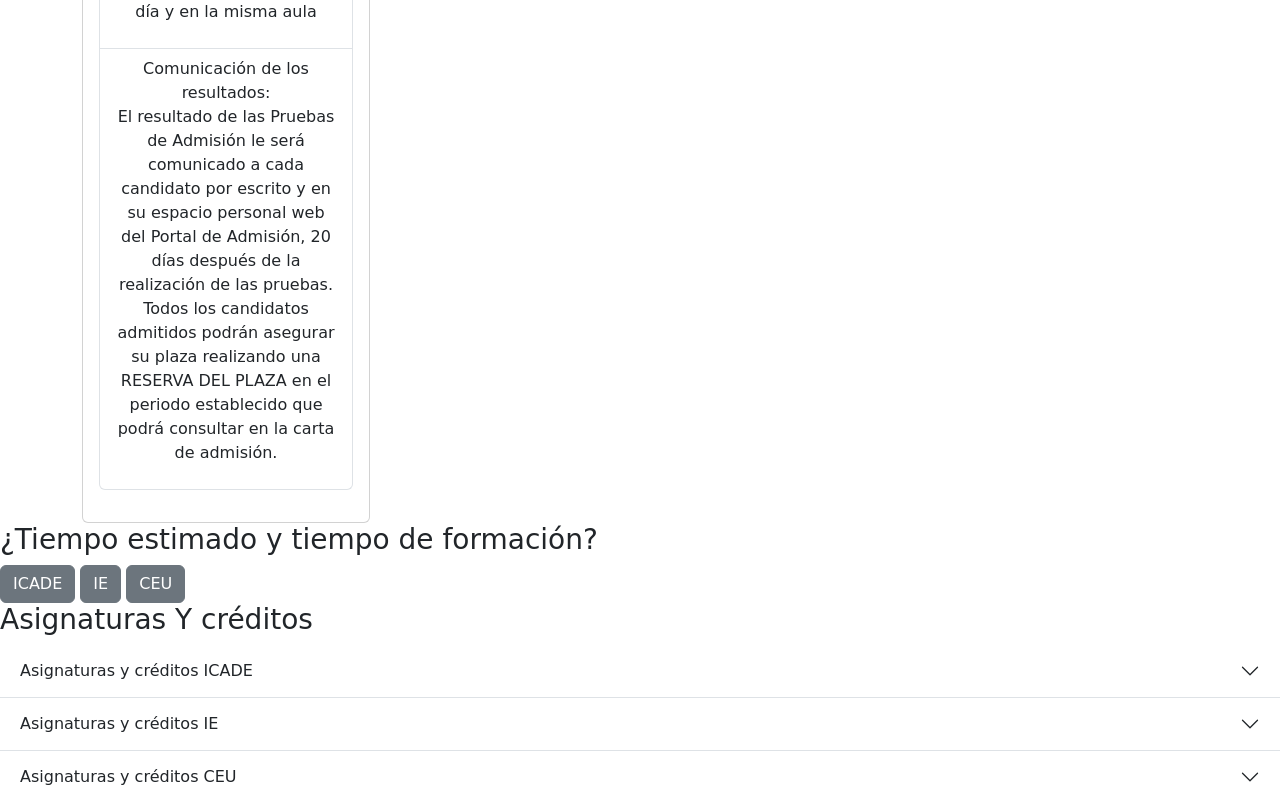
==== commit 15afc08b: "Terminar de corregir todo lo anterior añadir parte de asignaturas y créditos" ====
--- a/Opciones.html
+++ b/Opciones.html
@@ -157,102 +157,99 @@
     <script src="https://cdn.jsdelivr.net/npm/bootstrap@5.3.8/dist/js/bootstrap.bundle.min.js" integrity="sha384-FKyoEForCGlyvwx9Hj09JcYn3nv7wiPVlz7YYwJrWVcXK/BmnVDxM+D2scQbITxI" crossorigin="anonymous"></script>
 
 
-<h3> ¿Cómo se accede a cada una de estas universidades? </h2>
+<h3> ¿Cómo se accede a cada una de estas universidades? </h3>
 
 Cada universidad, al ser privadas, tienen sus propios medios para la selección de estudiantes. Pueden tener algunas cosas en comun, referidas a los documentos necesarios o características que buscan en ti, pero al final cada universidad tieen su propio programa de selección de estudiantes.
-<div class="contenedor-forzado">
-  <div class="card-horizontal">ICADE</div>
-  <div class="card-horizontal">IE</div>
-  <div class="card-horizontal">CEU SAN PABLO</div>
-</div>
-
-<div class="card" style="width: 18rem;">
-  <div class="card-body">
-    <h5 class="card-title">ICADE</h5>
-    <h6 class="card-subtitle mb-2 text-body-secondary"><a href="https://www.comillas.edu/icade/pruebas-de-admision-icade/" class="card-link">Proceso de admisión</a></h6>
-    <p class="card-text"><ul class="list-group">
-  <li class="list-group-item">
-    
-   <p>¿Cuándo se abren las convocatorias?</p> 
-<p>1ª Convocatoria – 30 de enero
-La prueba tendrá lugar en las sedes de la Universidad en Madrid, Valladolid, Oviedo, Málaga, Valencia y Palma de Mallorca. Para los candidatos que residen fuera de España, se habilitará la modalidad online.
-
-El plazo para enviar solicitudes es hasta el 13 de enero de 2027.
-
-2ª Convocatoria – 8 de mayo
-La prueba tendrá lugar en las sedes de la Universidad en Madrid, Valladolid, Vigo, Santander, Alicante, Zaragoza, Sevilla y Tenerife. Para los candidatos que residen fuera de España, se habilitará la modalidad online. 
-
-</p>
-   </li>
-  <li class="list-group-item">Estructura y composición de las pruebas de admisión: <nav>
-
- <p>• Test de Matemáticas: está compuesto por 24 ítems y su duración será de 45 minutos. </p> 
- <p> • Test de Conocimientos: estará compuesto por 45 ítems y su duración será de 45 minutos. Se preguntará sobre diversos temas: literatura, historia, geografía, arte, cine, música, actualidad política, actualidad económica, acontecimientos del momento…todo ellos sin seguir un determinado orden y sin plegarse a ningún programa de bachiller. </p>
-<p>• Test Psicotécnico: esta prueba consiste en la realización de un conjunto de series destinadas a evaluar la capacidad de razonamiento y la flexibilidad en el manejo de operaciones lógicas por parte del candidato. Estará compuesta por tres tipos de preguntas: razonamiento abstracto, razonamiento espacial y razonamiento verbal. </p>
-<p> • Test de Inglés: la prueba de inglés la realizarán de forma presencial TODOS los candidatos. Si un candidato presenta en su solicitud un certificado de nivel del tipo TOEFL, Cambridge o IELTS, se tomará en cuenta la mejor calificación entre la obtenida en la prueba presencial y la del certificado.</p>
-</nav></li>
-  <li class="list-group-item">Aspectos a tener en cuenta:
-
-
-<p>Las respuestas incorrectas no penalizan en ninguna de las pruebas.</p>
-
-<p>Los candidatos que soliciten programas como E-2 en inglés, E-4 o E-8 deberán realizar una prueba oral online del idioma correspondiente. Las convocatorias comienzan a partir de noviembre.</p>
-
-<p>Las pruebas de matemáticas y conocimientos se pueden realizar en español o inglés. Esta elección debe indicarse en la solicitud de admisión.</p>
-
-<p>Las pruebas de admisión se realizarán conjuntamente el mismo día y en la misma aula</p>
-
-
-  </li>
-  <li class="list-group-item">Comunicación de los resultados:
-
-  <p> El resultado de las Pruebas de Admisión le será comunicado a cada candidato por escrito y en su espacio personal web del Portal de Admisión, 20 días después de la realización de las pruebas. 
-Todos los candidatos admitidos podrán asegurar su plaza realizando una RESERVA DEL PLAZA en el periodo establecido que podrá consultar en la carta de admisión.  </p>
-  </li>
-</ul></p>
-    
-
-  </div>
-</div>
-
-
-
-
-<div class="card" style="width: 18rem;">
-  <div class="card-body">
-    <h5 class="card-title">IE</h5>
-    <h6 class="card-subtitle mb-2 text-body-secondary"><a href="https://www.ie.edu/es/universidad/admisiones/proceso-de-admision/">Proceso de Admisión</a></h6>
-   <ol class="list-group list-group-numbered">
-  <li class="list-group-item"><a href="https://www.ie.edu/es/universidad/admisiones/evaluacion-directa-entrevista-personal/">Solicitud Online</a>
-  
-  <p> Prmero deberas crear unha cuenta para registrarte en la página oficial. Luego hay que rellenar un formulario Online (trayectoria académica, CV, Personal letter/essay/canva, certificados de idiomas, DNI, foto tamaño carnet, external recommendation letter, otros títulos o documentos adicionales que puedas tener).  </p>
-  <p> Esta parte del proeceso requiere para continuar una aportación económica de 150 euros </p>
-</li>
-
-<li class="list-group-item"><a href="https://www.ie.edu/es/universidad/admisiones/proceso-de-admision/test-admision/">Prueba de Admisión</a>
-<p>La Prueba de Admisión de IE se hace en inglés, y mide tus habilidades verbales, lógicas y numéricas para evaluar tus aptitudes académicas y extracurriculares. </p>
-
-<p>La prueba se centra principalmente en tu capacidad para razonar y expresar tus ideas, en lugar de evaluar tus conocimientos de materias específicas. Por tanto, no tendrás que estudiar para superarla. </p>
-<p> Se trata de un riguroso examen que ofrecemos como alternativa flexible a otras pruebas estandarizadas. Esta es la nota mínima que debes conseguir en otras evaluaciones oficiales. </p>
-
-
-</li>
-
- <li class="list-group-item">
-    <a href="https://www.ie.edu/es/universidad/admisiones/evaluacion-directa-entrevista-personal/">Evaluación Directa / Entrevista Personal</a>
-    <p>Después de enviar tu prueba, realizarás una evaluación en línea con preguntas en vídeo y escritas para mostrar tus habilidades de comunicación, pensamiento crítico y motivación. El Comité de Admisiones te invitará a una entrevista personal para una evaluación más completa.</p>
-  </li>
-
-  <li class="list-group-item">
-    <a href="https://www.ie.edu/es/universidad/admisiones/proceso-de-admision/decision-del-comite-de-admisiones/">Decisión final del comité de admisión</a>
-  </li>
-</ol>
-  </div>
-</div>
-
-
-
-<div class="card" style="width: 18rem;">
+
+
+<div class="container text-center">
+  <div class="row align-items-start">
+    <div class="col">
+      <div class="card" style="width: 18rem;">
+        <div class="card-body">
+          <h5 class="card-title">ICADE</h5>
+          <h6 class="card-subtitle mb-2 text-body-secondary"><a href="https://www.comillas.edu/icade/pruebas-de-admision-icade/" class="card-link">Proceso de admisión</a></h6>
+          <p class="card-text"><ul class="list-group">
+        <li class="list-group-item">
+          
+         <p>¿Cuándo se abren las convocatorias?</p> 
+      <p>1ª Convocatoria – 30 de enero
+      La prueba tendrá lugar en las sedes de la Universidad en Madrid, Valladolid, Oviedo, Málaga, Valencia y Palma de Mallorca. Para los candidatos que residen fuera de España, se habilitará la modalidad online.
+      
+      El plazo para enviar solicitudes es hasta el 13 de enero de 2027.
+      
+      2ª Convocatoria – 8 de mayo
+      La prueba tendrá lugar en las sedes de la Universidad en Madrid, Valladolid, Vigo, Santander, Alicante, Zaragoza, Sevilla y Tenerife. Para los candidatos que residen fuera de España, se habilitará la modalidad online. 
+      
+      </p>
+         </li>
+        <li class="list-group-item">Estructura y composición de las pruebas de admisión: <nav>
+      
+       <p>• Test de Matemáticas: está compuesto por 24 ítems y su duración será de 45 minutos. </p> 
+       <p> • Test de Conocimientos: estará compuesto por 45 ítems y su duración será de 45 minutos. Se preguntará sobre diversos temas: literatura, historia, geografía, arte, cine, música, actualidad política, actualidad económica, acontecimientos del momento…todo ellos sin seguir un determinado orden y sin plegarse a ningún programa de bachiller. </p>
+      <p>• Test Psicotécnico: esta prueba consiste en la realización de un conjunto de series destinadas a evaluar la capacidad de razonamiento y la flexibilidad en el manejo de operaciones lógicas por parte del candidato. Estará compuesta por tres tipos de preguntas: razonamiento abstracto, razonamiento espacial y razonamiento verbal. </p>
+      <p> • Test de Inglés: la prueba de inglés la realizarán de forma presencial TODOS los candidatos. Si un candidato presenta en su solicitud un certificado de nivel del tipo TOEFL, Cambridge o IELTS, se tomará en cuenta la mejor calificación entre la obtenida en la prueba presencial y la del certificado.</p>
+      </nav></li>
+        <li class="list-group-item">Aspectos a tener en cuenta:
+      
+      
+      <p>Las respuestas incorrectas no penalizan en ninguna de las pruebas.</p>
+      
+      <p>Los candidatos que soliciten programas como E-2 en inglés, E-4 o E-8 deberán realizar una prueba oral online del idioma correspondiente. Las convocatorias comienzan a partir de noviembre.</p>
+      
+      <p>Las pruebas de matemáticas y conocimientos se pueden realizar en español o inglés. Esta elección debe indicarse en la solicitud de admisión.</p>
+      
+      <p>Las pruebas de admisión se realizarán conjuntamente el mismo día y en la misma aula</p>
+      
+      
+        </li>
+        <li class="list-group-item">Comunicación de los resultados:
+      
+        <p> El resultado de las Pruebas de Admisión le será comunicado a cada candidato por escrito y en su espacio personal web del Portal de Admisión, 20 días después de la realización de las pruebas. 
+      Todos los candidatos admitidos podrán asegurar su plaza realizando una RESERVA DEL PLAZA en el periodo establecido que podrá consultar en la carta de admisión.  </p>
+        </li>
+      </ul></p>
+          
+      
+        </div>
+      </div>
+    </div>
+    <div class="col">
+      <div class="card" style="width: 18rem;">
+        <div class="card-body">
+          <h5 class="card-title">IE</h5>
+          <h6 class="card-subtitle mb-2 text-body-secondary"><a href="https://www.ie.edu/es/universidad/admisiones/proceso-de-admision/">Proceso de Admisión</a></h6>
+         <ol class="list-group list-group-numbered">
+        <li class="list-group-item"><a href="https://www.ie.edu/es/universidad/admisiones/evaluacion-directa-entrevista-personal/">Solicitud Online</a>
+        
+        <p> Prmero deberas crear unha cuenta para registrarte en la página oficial. Luego hay que rellenar un formulario Online (trayectoria académica, CV, Personal letter/essay/canva, certificados de idiomas, DNI, foto tamaño carnet, external recommendation letter, otros títulos o documentos adicionales que puedas tener).  </p>
+        <p> Esta parte del proeceso requiere para continuar una aportación económica de 150 euros </p>
+      </li>
+      
+      <li class="list-group-item"><a href="https://www.ie.edu/es/universidad/admisiones/proceso-de-admision/test-admision/">Prueba de Admisión</a>
+      <p>La Prueba de Admisión de IE se hace en inglés, y mide tus habilidades verbales, lógicas y numéricas para evaluar tus aptitudes académicas y extracurriculares. </p>
+      
+      <p>La prueba se centra principalmente en tu capacidad para razonar y expresar tus ideas, en lugar de evaluar tus conocimientos de materias específicas. Por tanto, no tendrás que estudiar para superarla. </p>
+      <p> Se trata de un riguroso examen que ofrecemos como alternativa flexible a otras pruebas estandarizadas. Esta es la nota mínima que debes conseguir en otras evaluaciones oficiales. </p>
+      
+      
+      </li>
+      
+       <li class="list-group-item">
+          <a href="https://www.ie.edu/es/universidad/admisiones/evaluacion-directa-entrevista-personal/">Evaluación Directa / Entrevista Personal</a>
+          <p>Después de enviar tu prueba, realizarás una evaluación en línea con preguntas en vídeo y escritas para mostrar tus habilidades de comunicación, pensamiento crítico y motivación. El Comité de Admisiones te invitará a una entrevista personal para una evaluación más completa.</p>
+        </li>
+      
+        <li class="list-group-item">
+          <a href="https://www.ie.edu/es/universidad/admisiones/proceso-de-admision/decision-del-comite-de-admisiones/">Decisión final del comité de admisión</a>
+        </li>
+      </ol>
+        </div>
+      </div>
+      
+    </div>
+    <div class="col">
+      <div class="card" style="width: 18rem;">
   <div class="card-body">
     <h5 class="card-title">CEU</h5>
     <h6 class="card-subtitle mb-2 text-body-secondary"><a href="https://www.uspceu.com/admision-ayuda/admision-grado/informacion-admision">Proceso de Admisión</a></h6>
@@ -263,6 +260,12 @@
   </div>
 </div>
 
+    </div>
+  </div>
+</div>
+
+
+
 
 <h3>  ¿Tiempo estimado y tiempo de formación? </h3>
 
@@ -287,11 +290,134 @@
 <button type="button" class="btn btn-secondary"
         data-bs-toggle="popover" data-bs-placement="bottom"
         data-bs-custom-class="custom-popover"
-        data-bs-title="<a href='https://www.uspceu.com/admision-ayuda/admision-grado/informacion-admision' target='_blank'>4 años de formación</a>"
+        data-bs-title=" a href='https://www.uspceu.com/admision-ayuda/admision-grado/informacion-admision' target='_blank'>4 años de formación</a>"
         data-bs-content="This popover is themed via CSS variables.">
   CEU
 </button>
 
+
+<h3> Asignaturas Y créditos </h3>
+
+<div class="accordion accordion-flush" id="accordionFlushExample">
+  <div class="accordion-item">
+    <h2 class="accordion-header">
+      <button class="accordion-button collapsed" type="button" data-bs-toggle="collapse" data-bs-target="#flush-collapseOne" aria-expanded="false" aria-controls="flush-collapseOne">
+        Asignaturas y créditos ICADE
+      </button>
+    </h2>
+    <div id="flush-collapseOne" class="accordion-collapse collapse" data-bs-parent="#accordionFlushExample">
+      <div class="accordion-body"> <code>
+      
+        <table class="table">
+          <thead>
+            <tr>
+              <th scope="col"><a class="https://www.comillas.edu/grados/grado-en-administracion-y-direccion-de-empresas-ade-e-2/#planestudios"> ICADE</th>
+              <th scope="col">Año 1</th>
+              <th scope="col">Año 2</th>
+              <th scope="col">Año 3</th>
+              <th scope="col">Año 4</th>
+              <th scope="col">Créditos finales</th>
+            </tr>
+          </thead>
+
+          <tbody>
+            <tr>
+              <th scope="row"></th>
+              <td>
+                <div class="container text-center">
+                  <div class="row align-items-start">
+                    <div class="col">
+                      Primer cuatrimestre
+
+                <p>Fundamentos de Gestión Empresarial (6.0 ECTS)</p>  
+                  
+                <P>Habilidades Personales (3.0 ECTS)</P> 
+                  
+                <p>Idiomas I (6.0 ECTS) </p>
+                  
+                <P> Introducción a la Contabilidad (6.0 ECTS)</P>
+                
+                <P> Matemáticas Empresariales I  (6.0 ECTS) </P>
+              
+                <P> Matemáticas Financieras (6.0 ECTS) </p>
+                    </div>
+
+                    
+                  </div>
+                </div>
+
+
+
+              </td>
+              <td>
+
+                
+              </td>
+              <td>@mdo</td>
+            </tr>
+            <tr>
+              <th scope="row"></th>
+              <td>
+
+
+                <div class="col">
+                  Segundo cuatrimestre
+
+                  <p>Análisis de Datos y Visualización (6.0 ECTS)</p>  
+              
+                  <P>Contabilidad Financiera (6.0 ECTS)</P> 
+                    
+                  <p>Idiomas II (6.0 ECTS) </p>
+                    
+                  <P> Matemáticas Empresariales II (6.0 ECTS)</P>
+                  
+                  <P> Microeconomía (6.0 ECTS) </P>
+                
+                  <P> Trabajo en Equipo (2.0 ECTS) </p>
+                </div>
+              </td>
+              <td>Thornton</td>
+              <td>@fat</td>
+            </tr>
+          
+          </tbody>
+        </table>
+      
+      
+      
+      
+      
+      
+      
+      
+      
+      
+    </code> 
+      </div>
+    </div>
+  </div>
+  <div class="accordion-item">
+    <h2 class="accordion-header">
+      <button class="accordion-button collapsed" type="button" data-bs-toggle="collapse" data-bs-target="#flush-collapseTwo" aria-expanded="false" aria-controls="flush-collapseTwo">
+       Asignaturas y créditos IE
+      </button>
+    </h2>
+    <div id="flush-collapseTwo" class="accordion-collapse collapse" data-bs-parent="#accordionFlushExample">
+      <div class="accordion-body">Placeholder content for this accordion, which is intended to demonstrate the <code>.accordion-flush</code> class. This is the second item’s accordion body. Let’s imagine this being filled with some actual content.</div>
+    </div>
+  </div>
+  <div class="accordion-item">
+    <h2 class="accordion-header">
+      <button class="accordion-button collapsed" type="button" data-bs-toggle="collapse" data-bs-target="#flush-collapseThree" aria-expanded="false" aria-controls="flush-collapseThree">
+      Asignaturas y créditos CEU 
+      </button>
+    </h2>
+    <div id="flush-collapseThree" class="accordion-collapse collapse" data-bs-parent="#accordionFlushExample">
+      <div class="accordion-body">Placeholder content for this accordion, which is intended to demonstrate the <code>.accordion-flush</code> class. This is the third item’s accordion body. Nothing more exciting happening here in terms of content, but just filling up the space to make it look, at least at first glance, a bit more representative of how this would look in a real-world application.</div>
+    </div>
+  </div>
+</div>
+
   </body>
 
 
--- a/practica-1.css
+++ b/practica-1.css
@@ -6,4 +6,13 @@
   .subrayar {
     margin-top: 50;
     background-color: rgb(240, 168, 198);
-  }+  }
+
+
+  <button type="button" class="btn btn-secondary"
+  data-bs-toggle="popover" data-bs-placement="bottom"
+  data-bs-custom-class="custom-popover"
+  data-bs-title="Custom popover"
+  data-bs-content="This popover is themed via CSS variables.">
+Custom popover
+</button>
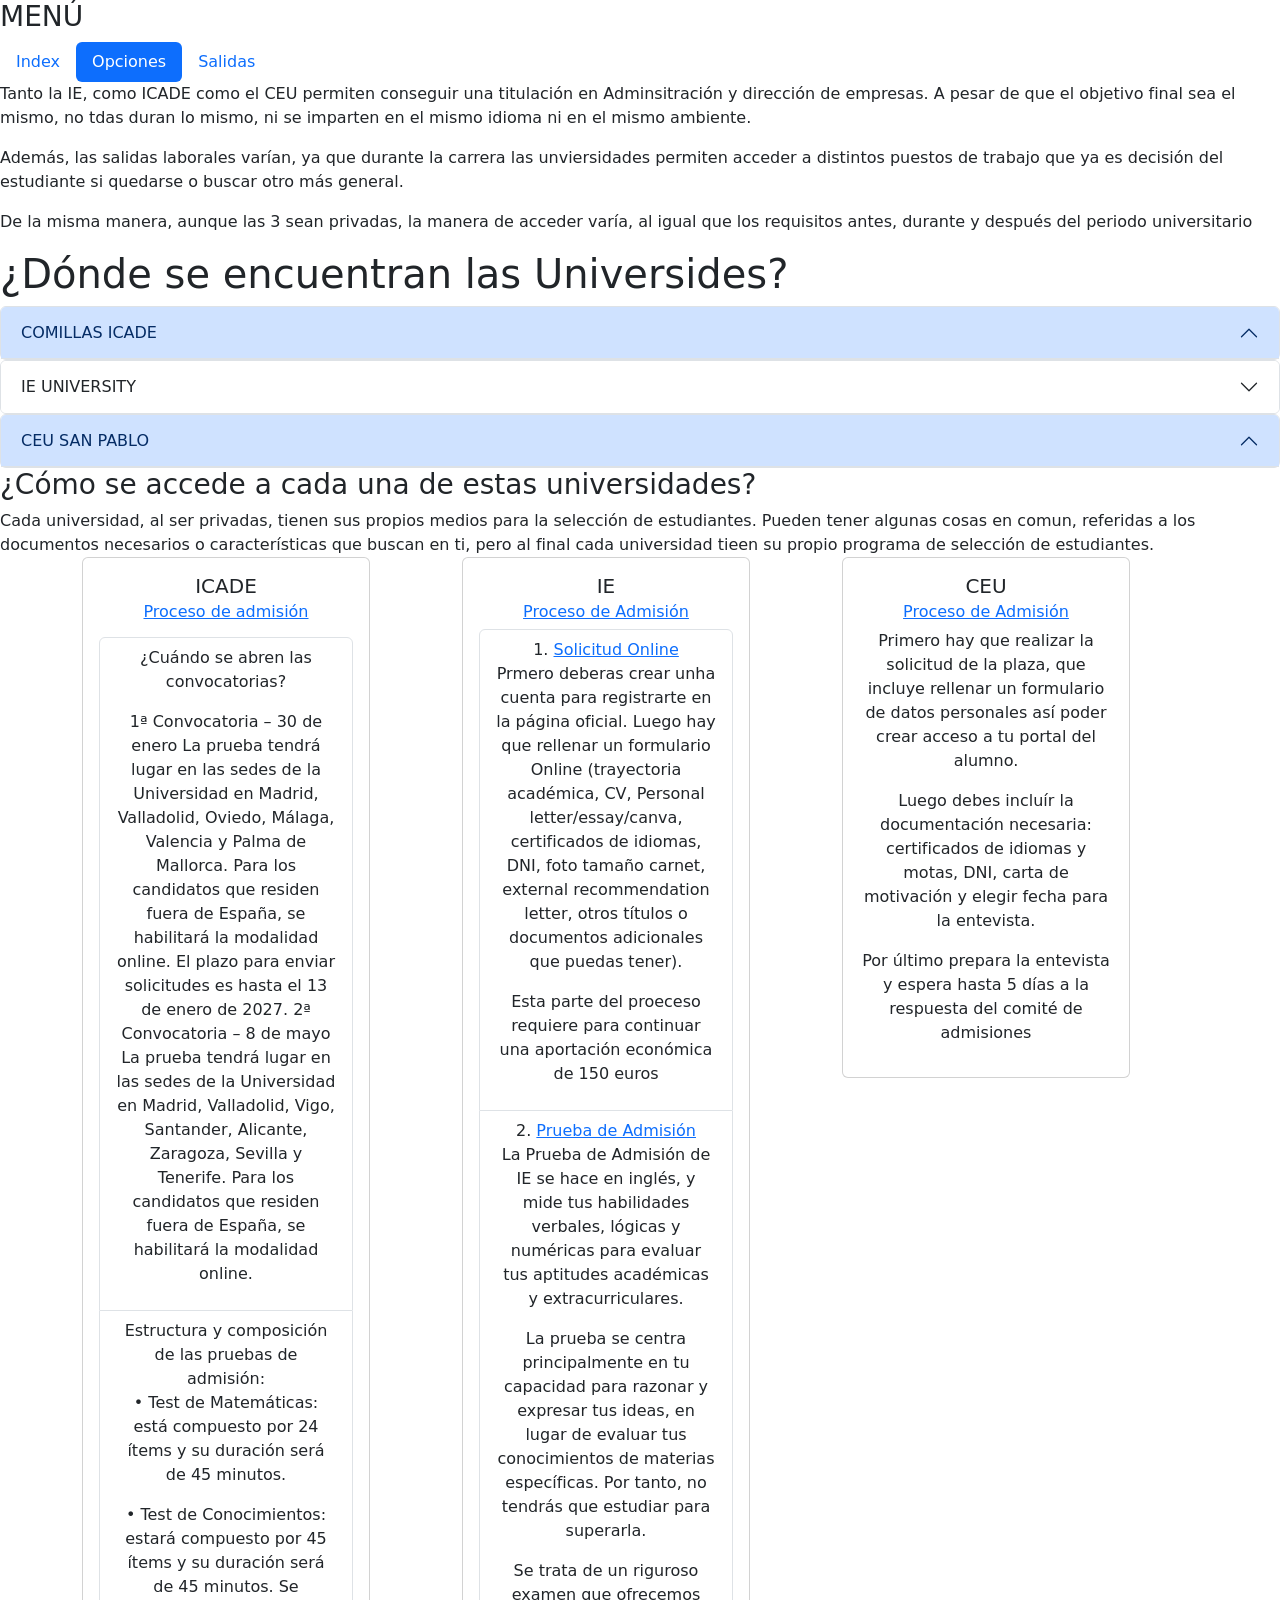
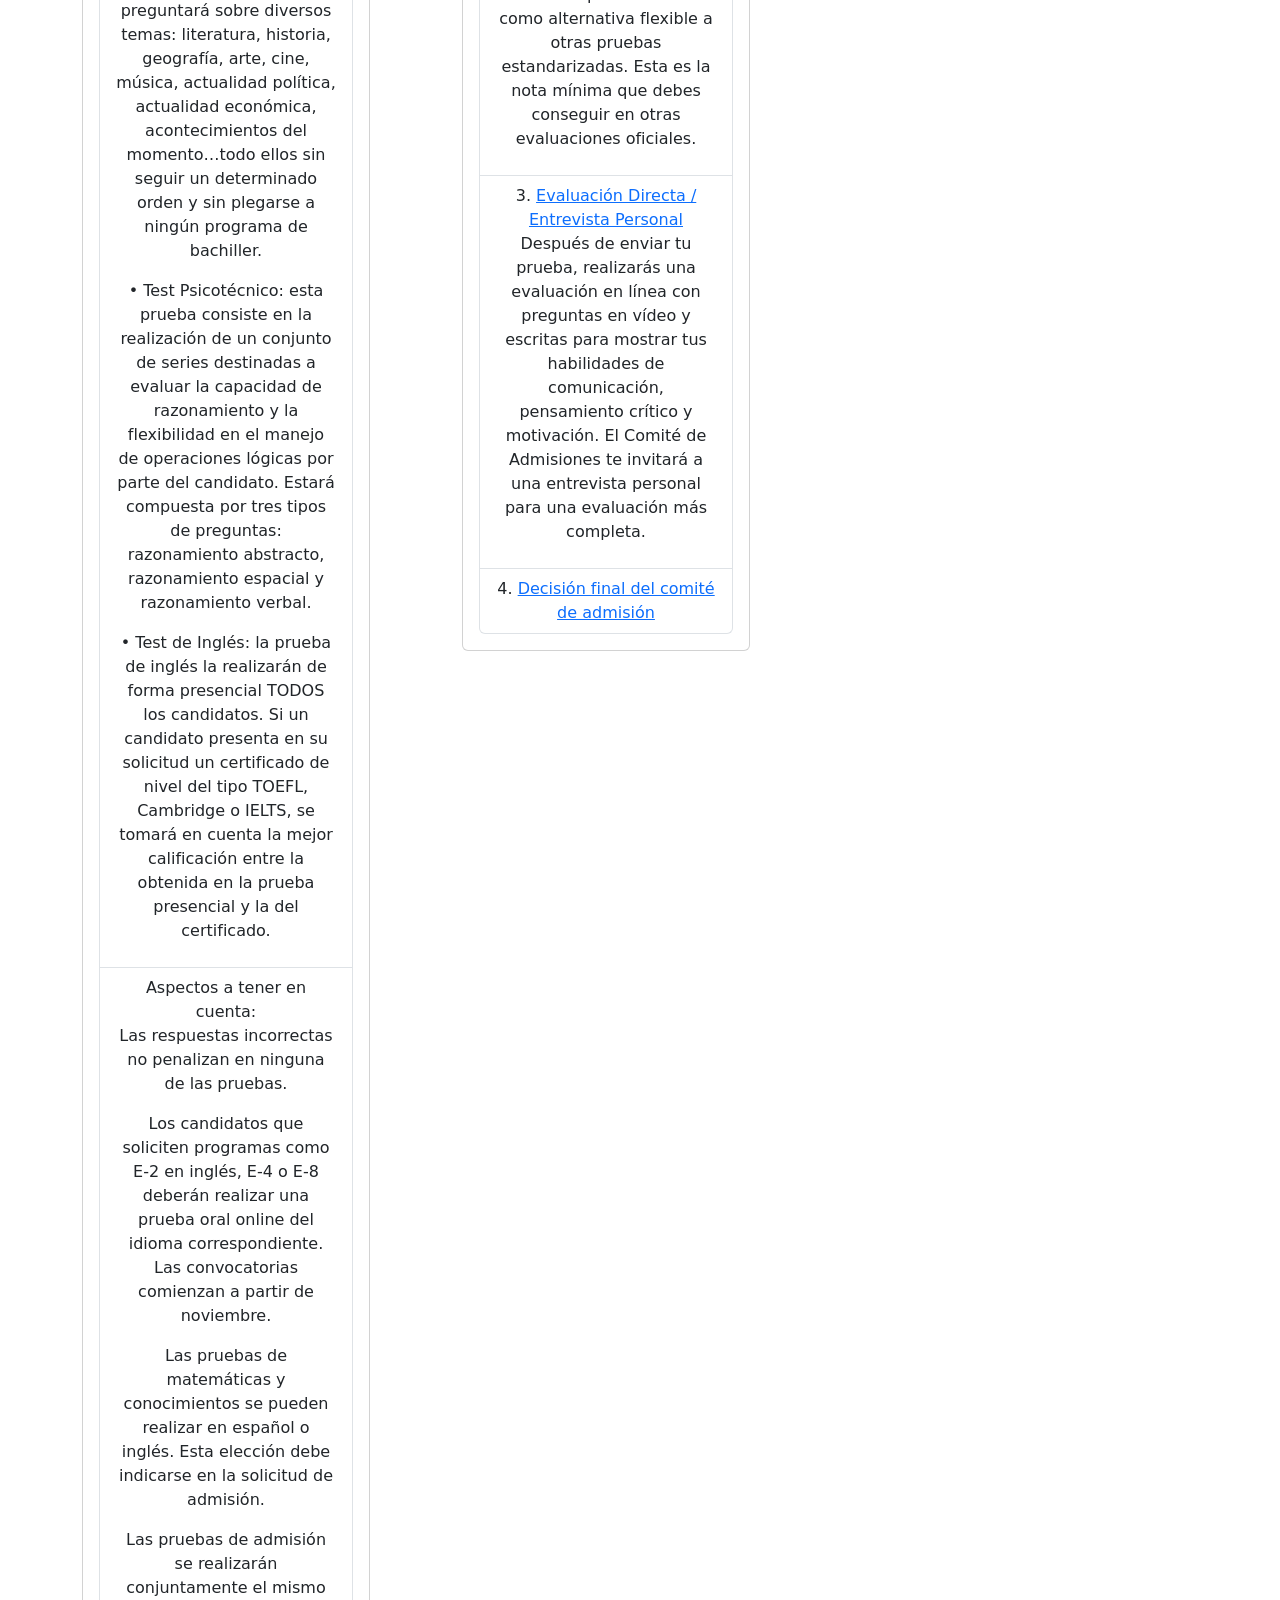
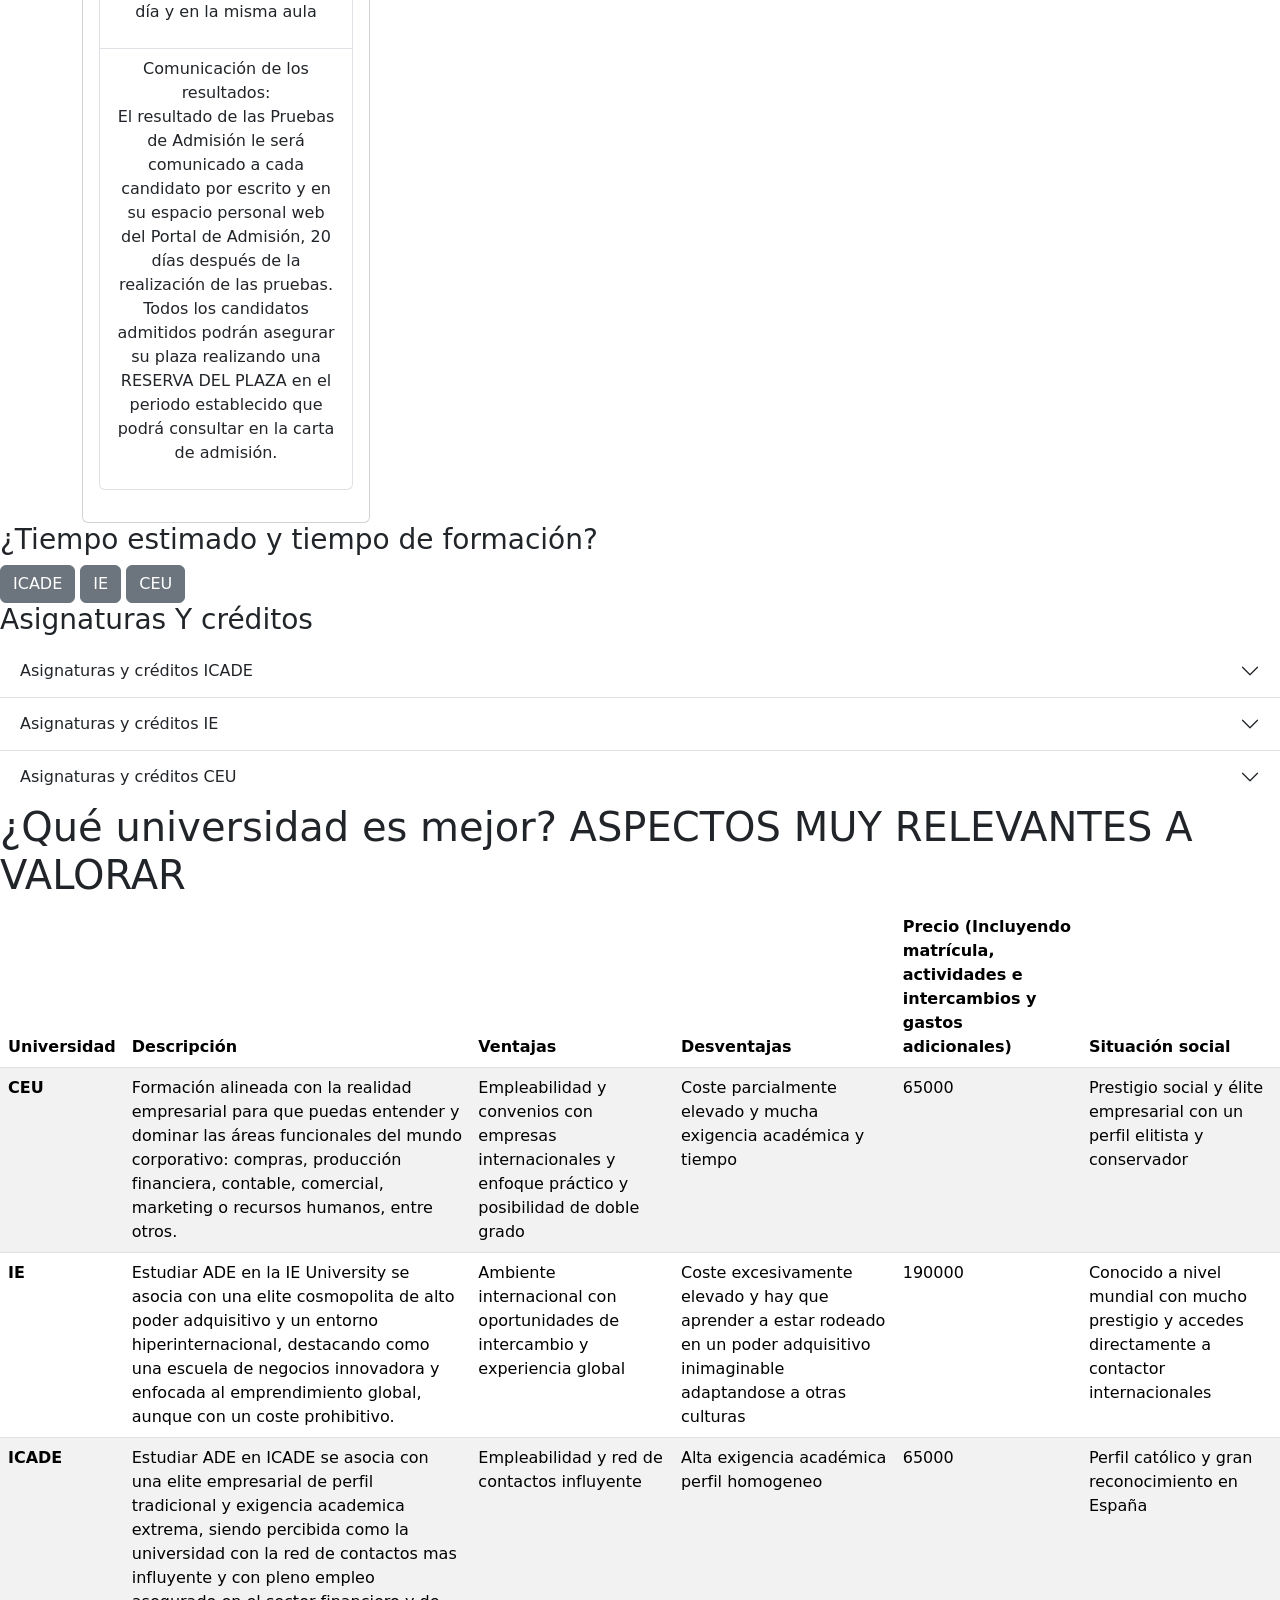
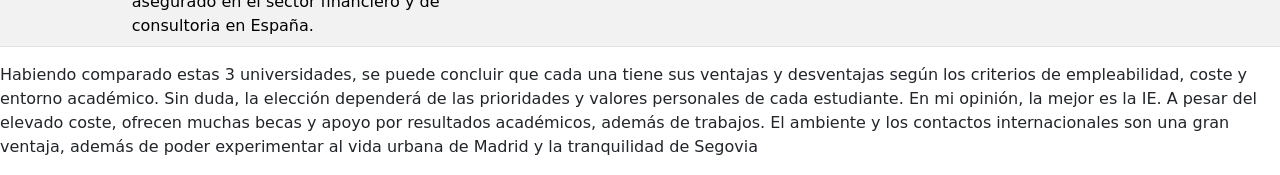
==== commit 82a82208: "Terminar todo" ====
--- a/Opciones.html
+++ b/Opciones.html
@@ -311,12 +311,12 @@
         <table class="table">
           <thead>
             <tr>
-              <th scope="col"><a class="https://www.comillas.edu/grados/grado-en-administracion-y-direccion-de-empresas-ade-e-2/#planestudios"> ICADE</th>
+              <th scope="col"><a class="https://www.comillas.edu/grados/grado-en-administracion-y-direccion-de-empresas-ade-e-2/#planestudios"> ICADE: Mínimo 240 créditos</a></th>
               <th scope="col">Año 1</th>
               <th scope="col">Año 2</th>
               <th scope="col">Año 3</th>
               <th scope="col">Año 4</th>
-              <th scope="col">Créditos finales</th>
+             
             </tr>
           </thead>
 
@@ -327,7 +327,7 @@
                 <div class="container text-center">
                   <div class="row align-items-start">
                     <div class="col">
-                      Primer cuatrimestre
+                      Primer cuatrimestre:
 
                 <p>Fundamentos de Gestión Empresarial (6.0 ECTS)</p>  
                   
@@ -341,8 +341,7 @@
               
                 <P> Matemáticas Financieras (6.0 ECTS) </p>
                     </div>
-
-                    
+                     
                   </div>
                 </div>
 
@@ -350,18 +349,67 @@
 
               </td>
               <td>
-
+                <div class="col">
+                  <div class="row align-items-start"> 
+                          Primer cuatrimestre
+
+                  <p>Contabilidad de Gestión (6.0 ECTS)</p>  
+              
+                  <P>Comunicación Persuasiva (3.0 ECTS)</P> 
+                    
+                  <p>Estadística Empresarial(6.0 ECTS) </p>
+                    
+                  <P> Fundamentos de Marketing (6.0 ECTS)</P>
+                  
+                  <P> Macroeconomía(6.0 ECTS) </P>
+                  </div>
+                </div>
                 
               </td>
-              <td>@mdo</td>
+              <td>
+                <div class="col">
+                          Primer cuatrimestre
+
+                   <p>Análisis Económico Internacional(6.0 ECTS)</p>  
+              
+                  <P>Análisis Estratégico (6.0 ECTS)</P> 
+                    
+                  <p>Emprendimiento(2.0 ECTS) </p>
+                    
+                  <P>Finanzas Corporativas(6.0 ECTS)</P>
+                  
+                  <P>Investigación de Mercados(6.0 ECTS) </P>  
+                  
+                  <p>1 Optativa(6.0 ECTS) </p>
+
+                 </div>
+              </td>
+
+
+              <td> 
+                        Primer cuatrimestre
+
+                   <p>Ética y Responsabilidad Social de la Empresa(6.0 ECTS)</p>  
+              
+                  <P>Economía Política Internacional (6.0 ECTS)</P> 
+                    
+                  <p>Liderazgo Ignaciano(2.0 ECTS) </p>
+                    
+                  <P>Optativas <a href="https://www.comillas.edu/grados/grado-en-administracion-y-direccion-de-empresas-ade-e-2/" target="_blank" rel="noopener noreferrer">(Itinerario)(6.0 ECTS)</a></P>
+                  
+              
+              
+              </td>
             </tr>
+
+          
             <tr>
               <th scope="row"></th>
               <td>
 
 
                 <div class="col">
-                  Segundo cuatrimestre
+                          Segundo cuatrimestre
 
                   <p>Análisis de Datos y Visualización (6.0 ECTS)</p>  
               
@@ -376,10 +424,51 @@
                   <P> Trabajo en Equipo (2.0 ECTS) </p>
                 </div>
               </td>
-              <td>Thornton</td>
-              <td>@fat</td>
+              <td>
+   Segundo cuatrimestre
+
+                   <p>Comportamiento Organizacional(6.0 ECTS)</p>  
+              
+                  <P>Fundamentos de Finanzas (6.0 ECTS)</P> 
+                    
+                  <p>Modelos Cuantitativos para la Economía y la Empresa(6.0 ECTS) </p>
+                    
+                  <P>Redacción Académica(2.0 ECTS)</P>
+                  
+                  <P> <a href="https://www.comillas.edu/grados/grado-en-administracion-y-direccion-de-empresas-ade-e-2/" target="_blank" rel="noopener noreferrer">(Optativa de 2º Curso)(6.0 ECTS)</a> </P>  
+                  
+        
+                
+              </td>
+              <td>
+                
+                 Segundo cuatrimestre
+
+                   <p>Dirección de Marketing(6.0 ECTS)</p>  
+              
+                  <P>Dirección de Recursos Humanos (6.0 ECTS)</P> 
+                    
+                  <p>Estrategias Empresariales(6.0 ECTS) </p>
+                    
+                  <P>Iniciación al Desarrollo Profesional(2.0 ECTS)</P>
+                  <p>Mercados Financieros(6.0 ECTS) </P>
+                  <P> <a href="https://www.comillas.edu/grados/grado-en-administracion-y-direccion-de-empresas-ade-e-2/" target="_blank" rel="noopener noreferrer">(Optativa de 3º Curso)(6.0 ECTS)</a> </P>  
+                </td>
+
+<td>
+                
+                 Segundo cuatrimestre
+
+                   <p> <a href="https://www.comillas.edu/grados/grado-en-administracion-y-direccion-de-empresas-ade-e-2/" target="_blank" rel="noopener noreferrer">Optativas (6.0 ECTS)</a></p>  
+              
+                  <P>Prácticas en Empresa (6.0 ECTS)</P> 
+                    
+                  <p>Trabajo Fin de Grado(6.0 ECTS) </p>
+                  
+                </td>
             </tr>
           
+
           </tbody>
         </table>
       
@@ -402,10 +491,30 @@
        Asignaturas y créditos IE
       </button>
     </h2>
+
     <div id="flush-collapseTwo" class="accordion-collapse collapse" data-bs-parent="#accordionFlushExample">
-      <div class="accordion-body">Placeholder content for this accordion, which is intended to demonstrate the <code>.accordion-flush</code> class. This is the second item’s accordion body. Let’s imagine this being filled with some actual content.</div>
+      <div class="accordion-body">
+
+
+<p><a class="cCUyRmhFVGhWOXFtMnEwUVR5UFNDb0xzTGlBJTJCUWVRbXFvVTBDYWRWJTJGUUt4Mk1aM0lmZ01CRVhEajQxRDIwOWs0SCUyRklaQzV0ZG5jbVdBSDFxeUxZaTFaU0IxMTU0VkRaY2w0TmcyZ3BqcTJwREw2a20xMSUyQm1wVVNiN0xEZ0N1ZyUzRCUzRA" href="https://www.comillas.edu/grados/grado-en-administracion-y-direccion-de-empresas-ade-e-2/" target="_blank" rel="noopener noreferrer">Plan de estudios</a></p>
+
+<p>Los planes de estudio de los programas de grado de IE University se diseñan en base a la prestigiosa experiencia académica de la universidad, el conocimiento e investigación de nuestro claustro experto en el área, y la cercanía que tiene la institución con el mundo laboral.</p>
+
+<p>El plan de estudios del Grado en Administración de Empresas está diseñado para capacitar a jóvenes profesionales que sean capaces de afrontar retos globales y para ayudarles a desarrollar las habilidades que necesitan para tener éxito en el mundo empresarial.</p>
+
+<p>A través de un aprendizaje práctico, los alumnos del Grado en Administración de Empresas logran tener un equilibrio adecuado entre los componentes académicos del programa y los proyectos aplicados al mundo real.</p>
+
+<p>Este balance les ayuda a desarrollar perfiles que se adaptan a las nuevas tendencias del complejo mundo laboral al que se enfrentarán después de terminar su programa. </p>
+
+<p> Lo característicos de este plan de estudios es el acceso directo a los planes de cada asignatura y al contacto inmediato a los profesores a través de la página web. Todo esto va variando constantemente así que acccede en el link arriba a toda la información mas actualizada.</p>
+
+      </div>
     </div>
   </div>
+
+
+
+
   <div class="accordion-item">
     <h2 class="accordion-header">
       <button class="accordion-button collapsed" type="button" data-bs-toggle="collapse" data-bs-target="#flush-collapseThree" aria-expanded="false" aria-controls="flush-collapseThree">
@@ -413,11 +522,454 @@
       </button>
     </h2>
     <div id="flush-collapseThree" class="accordion-collapse collapse" data-bs-parent="#accordionFlushExample">
-      <div class="accordion-body">Placeholder content for this accordion, which is intended to demonstrate the <code>.accordion-flush</code> class. This is the third item’s accordion body. Nothing more exciting happening here in terms of content, but just filling up the space to make it look, at least at first glance, a bit more representative of how this would look in a real-world application.</div>
+      <div class="accordion-body"> 
+        
+
+<nav id="navbar-example2" class="navbar bg-body-tertiary px-3 mb-3">
+  <a class="navbar-brand" href="https://www.uspceu.com/oferta/grado/administracion-direccion-empresas/plan-estudios"> Plan de Estudios </a>
+  <ul class="nav nav-pills">
+    <li class="nav-item">
+      <a class="nav-link" href="#scrollspyAño1">Año 1</a>
+    </li>
+    <li class="nav-item">
+      <a class="nav-link" href="#scrollspyAño2">Año 2</a>
+    </li>
+      <li class="nav-item">
+      <a class="nav-link" href="#scrollspyAño3">Año 3</a>
+    </li>
+    <li class="nav-item">
+      <a class="nav-link" href="#scrollspyAño4">Año 4</a>
+    </li>
+
+    <li class="nav-item dropdown">
+      <a class="nav-link dropdown-toggle" data-bs-toggle="dropdown" href="#" role="button" aria-expanded="false">Años</a>
+      <ul class="dropdown-menu">
+        <li><a class="dropdown-item" href="#scrollspyAño1">Año 1</a></li>
+        <li><a class="dropdown-item" href="#scrollspyAño2">Año 2</a></li>
+  
+        <li><a class="dropdown-item" href="#scrollspyAño3">Año 3</a></li>
+        <li><a class="dropdown-item" href="#scrollspyAño4">Año 4</a></li> 
+      </ul>
+    </li>
+  </ul>
+</nav>
+<div data-bs-spy="scroll" data-bs-target="#navbar-example2" data-bs-root-margin="0px 0px -40%" data-bs-smooth-scroll="true" class="scrollspy-example bg-body-tertiary p-3 rounded-2" tabindex="0">
+  <h4 id="scrollspyHeading1">Año 1</h4>
+  <p>
+  <table class="table">
+  <thead>
+    <tr>
+      <th scope="col">Asignatura</th>
+      <th scope="col">ECTS</th>
+      <th scope="col">Carácter</th>
+      <th scope="col">Idioma</th>
+    </tr>
+  </thead>
+  <tbody>
+    <tr>
+      <th scope="row">Fundamentos de gestión empresarial</th>
+      <td>6</td>
+      <td>Formación Básica</td>
+      <td>Español/Inglés</td>
+    </tr>
+    <tr>
+      <th scope="row">Matemáticas I</th>
+      <td>6</td>
+      <td>Formación Básica</td>
+      <td>Español/Inglés</td>
+    </tr>
+    <tr>
+      <th scope="row">Microeconomía</th>
+      <td>6</td>
+      <td>Formación Básica</td>
+      <td>Español/Inglés</td>
+    </tr>
+      <tr>
+      <th scope="row">Estadística I</th>
+      <td>3</td>
+      <td>Obligatoria</td>
+      <td>Español/Inglés</td>
+    </tr>
+      <tr>
+      <th scope="row">Pensamiento creativo</th>
+      <td>3</td>
+      <td>Obligatoria</td>
+      <td>Español/Inglés</td>
+    </tr>
+     <tr>
+      <th scope="row">Derecho de la empresa</th>
+      <td>6</td>
+      <td>Formación Básica</td>
+      <td>Español/Inglés</td>
+    </tr>
+    <tr>
+      <th scope="row">Claves de historia contemporánea</th>
+      <td>6</td>
+      <td>Formación Básica</td>
+      <td>Español/Inglés</td>
+    </tr>
+    <tr>
+      <th scope="row">Fundamentos de contabilidad financiera</th>
+      <td>6</td>
+      <td>Formación Básica</td>
+      <td>Español/Inglés</td>
+    </tr>
+    <tr>
+      <th scope="row">Fundamentos de Marketing</th>
+      <td>6</td>
+      <td>Formación Básica</td>
+      <td>Español/Inglés</td>
+    </tr>
+    <tr>
+      <th scope="row">Ética</th>
+      <td>3</td>
+      <td>Obligatoria</td>
+      <td>Español/Inglés</td>
+    </tr>
+    <tr>
+      <th scope="row">Herramientas para el análisis de datos</th>
+      <td>3</td>
+      <td>Obligatoria</td>
+      <td>Español/Inglés</td>
+    </tr>
+    <tr>
+      <th scope="row">Matemáticas II</th>
+      <td>6</td>
+      <td>Obligatoria</td>
+      <td>Español/Inglés</td>
+    </tr>
+  </tbody>
+</table>  
+
+
+
+  </p>
+  <h4 id="scrollspyHeading2">Año 2</h4>
+  <p>
+
+<table class="table">
+  <thead>
+    <tr>
+      <th scope="col">Asignatura</th>
+      <th scope="col">ECTS</th>
+      <th scope="col">Carácter</th>
+      <th scope="col">Idioma</th>
+    </tr>
+  </thead>
+  <tbody>
+    <tr>
+      <th scope="row">Doctrina social de la Iglesia</th>
+      <td>6</td>
+      <td>Formación Básica</td>
+      <td>Español/Inglés</td>
+    </tr>
+    <tr>
+      <th scope="row">Macroeconomía</th>
+      <td>6</td>
+      <td>Formación Básica</td>
+      <td>Español/Inglés</td>
+    </tr>
+      <tr>
+      <th scope="row">Estadística II</th>
+      <td>6</td>
+      <td>Obligatoria</td>
+      <td>Español/Inglés</td>
+    </tr>
+      <tr>
+      <th scope="row">Financiación empresarial</th>
+      <td>6</td>
+      <td>Obligatoria</td>
+      <td>Español/Inglés</td>
+    </tr>
+     <tr>
+      <th scope="row">Fiscalidad empresarial para la toma de decisiones</th>
+      <td>6</td>
+      <td>Obligatoria</td>
+      <td>Español/Inglés</td>
+    </tr>
+    <tr>
+      <th scope="row">Historia económica y de la empresa</th>
+      <td>6</td>
+      <td>Formación Básica</td>
+      <td>Español/Inglés</td>
+    </tr>
+    <tr>
+      <th scope="row">Contabilidad y fiscalidad en la empresa</th>
+      <td>6</td>
+      <td>Formación Básica</td>
+      <td>Español/Inglés</td>
+    </tr>
+    <tr>
+      <th scope="row">Dirección financiera</th>
+      <td>3</td>
+      <td>Obligatoria</td>
+      <td>Español/Inglés</td>
+    </tr>
+    <tr>
+      <th scope="row">Gestión de marketing</th>
+      <td>6</td>
+      <td>Obligatoria</td>
+      <td>Español/Inglés</td>
+    </tr>
+    <tr>
+      <th scope="row">Herramientas de análisis estadístico para la empresa</th>
+      <td>3</td>
+      <td>Obligatoria</td>
+      <td>Español/Inglés</td>
+    </tr>
+     <tr>
+      <th scope="row">Organización y diseño empresarial</th>
+      <td>3</td>
+      <td>Obligatoria</td>
+      <td>Español/Inglés</td>
+    </tr>
+  </tbody>
+</table> 
+  </p>
+  <h4 id="scrollspyHeading3">Año 3</h4>
+  <p>
+
+ <table class="table">
+  <thead>
+    <tr>
+      <th scope="col">Asignatura</th>
+      <th scope="col">ECTS</th>
+      <th scope="col">Carácter</th>
+      <th scope="col">Idioma</th>
+    </tr>
+  </thead>
+  <tbody>
+    <tr>
+      <th scope="row">Análisis de estados financieros</th>
+      <td>6</td>
+      <td>Obligatoria</td>
+      <td>Español/Inglés</td>
+    </tr>
+    <tr>
+      <th scope="row">Contabilidad para la toma de decisiones</th>
+      <td>6</td>
+      <td>Obligatoria</td>
+      <td>Español/Inglés</td>
+    </tr>
+    <tr>
+      <th scope="row">Dirección de operaciones</th>
+      <td>6</td>
+      <td>Obligatoria</td>
+      <td>Español/Inglés</td>
+    </tr>
+      <tr>
+      <th scope="row">Política económica</th>
+      <td>6</td>
+      <td>Obligatoria</td>
+      <td>Español/Inglés</td>
+    </tr>
+      <tr>
+      <th scope="row">Finanzas tecnológicas</th>
+      <td>6</td>
+      <td>Optativa</td>
+      <td>Español/Inglés</td>
+    </tr>
+     <tr>
+      <th scope="row">Gestión de patrimonios y carteras</th>
+      <td>6</td>
+      <td>Optativa</td>
+      <td>Español/Inglés</td>
+    </tr>
+    <tr>
+      <th scope="row">Empresa y emprendimiento I</th>
+      <td>3</td>
+      <td>Obligatoria</td>
+      <td>Español/Inglés</td>
+    </tr>
+    <tr>
+      <th scope="row">Empresa y emprendimiento II</th>
+      <td>3</td>
+      <td>Obligatoria</td>
+      <td>Español/Inglés</td>
+    </tr>
+    <tr>
+      <th scope="row">Econometría</th>
+      <td>6</td>
+      <td>Obligatoria</td>
+      <td>Español/Inglés</td>
+    </tr>
+    <tr>
+      <th scope="row">Macroeconomía aplicada</th>
+      <td>6</td>
+      <td>Obligatoria</td>
+      <td>Español/Inglés</td>
+    </tr>
+    <tr>
+      <th scope="row">Valoración de activos financieros</th>
+      <td>6</td>
+      <td>Obligatoria</td>
+      <td>Español/Inglés</td>
+    </tr>
+    <tr>
+      <th scope="row">Casos de realidad empresarial</th>
+      <td>6</td>
+      <td>Optativa</td>
+      <td>Español/Inglés</td>
+    </tr>
+    <tr>
+      <th scope="row">Transformación digital de la empresa</th>
+      <td>6</td>
+      <td>Optativa</td>
+      <td>Español/Inglés</td>
+    </tr>
+    <tr>
+      <th scope="row">Derecho Administrativo II. Contratación y Medios de las Administraciones públicas	</th>
+      <td>6</td>
+      <td>Optativa</td>
+      <td>Español/Inglés</td>
+    </tr>
+    <tr>
+      <th scope="row">Derecho del Trabajo I: Fundamentos del Derecho del Trabajo</th>
+      <td>3</td>
+      <td>Optativa</td>
+      <td>Español/Inglés</td>
+    </tr>
+    <tr>
+      <th scope="row">Derecho del Trabajo I: Fundamentos del Derecho del Trabajo</th>
+      <td>3</td>
+      <td>Optativa</td>
+      <td>Español/Inglés</td>
+    </tr>
+  </tbody>
+</table>  
+
+
+
+
+  </p>
+  <h4 id="scrollspyHeading4">Año 4</h4>
+  <p>
+
+    <table class="table">
+  <thead>
+    <tr>
+      <th scope="col">Asignatura</th>
+      <th scope="col">ECTS</th>
+      <th scope="col">Carácter</th>
+      <th scope="col">Idioma</th>
+    </tr>
+  </thead>
+  <tbody>
+    <tr>
+      <th scope="row">Gestión de la cadena de suministro</th>
+      <td>3</td>
+      <td>Obligatoria</td>
+      <td>Español/Inglés</td>
+    </tr>
+    <tr>
+      <th scope="row">Deontología</th>
+      <td>3</td>
+      <td>Obligatoria</td>
+      <td>Español/Inglés</td>
+    </tr>
+    <tr>
+      <th scope="row">Análisis estratégico de la empresa</th>
+      <td>6</td>
+      <td>Obligatoria</td>
+      <td>Español/Inglés</td>
+    </tr>
+      <tr>
+      <th scope="row">Estrategias corporativas de la empresa</th>
+      <td>6</td>
+      <td>Obligatoria</td>
+      <td>Español/Inglés</td>
+    </tr>
+      <tr>
+      <th scope="row">Economía para el siglo XXI</th>
+      <td>6</td>
+      <td>Obligatoria</td>
+      <td>Español/Inglés</td>
+    </tr>
+     <tr>
+      <th scope="row">Dirección de personas</th>
+      <td>6</td>
+      <td>Obligatoria</td>
+      <td>Español/Inglés</td>
+    </tr>
+    <tr>
+      <th scope="row">Empresa y emprendimiento I</th>
+      <td>3</td>
+      <td>Obligatoria</td>
+      <td>Español/Inglés</td>
+    </tr>
+    <tr>
+      <th scope="row">Trabajo Fin de Grado (ADE)</th>
+      <td>6</td>
+      <td>Obligatoria</td>
+      <td>Español/Inglés</td>
+    </tr>
+    <tr>
+      <th scope="row">Prácticas académicas externas</th>
+      <td>12</td>
+      <td>Obligatoria</td>
+      <td>Español/Inglés</td>
+    </tr>
+    
+  </tbody>
+</table>  
+
+
+
+  </p>
+ 
+</div>
+
+
+        
+      </div>
     </div>
   </div>
 </div>
 
+
+
+<h1>  ¿Qué universidad es mejor? ASPECTOS MUY RELEVANTES A VALORAR</h1>
+
+<table class="table table-striped">
+  <thead>
+    <tr>
+      <th scope="col">Universidad</th>
+      <th scope="col">Descripción</th>
+      <th scope="col">Ventajas</th>
+      <th scope="col">Desventajas</th>
+      <th scope="col">Precio (Incluyendo matrícula, actividades e intercambios y gastos adicionales)</th>
+      <th scope="col">Situación social</th>
+    </tr>
+  </thead>
+  <tbody>
+    <tr>
+      <th scope="row">CEU</th>
+      <td>Formación alineada con la realidad empresarial para que puedas entender y dominar las áreas funcionales del mundo corporativo: compras, producción financiera, contable, comercial, marketing o recursos humanos, entre otros.</td>
+      <td>Empleabilidad y convenios con empresas internacionales y enfoque práctico y posibilidad de doble grado</td>
+      <td>Coste parcialmente elevado y mucha exigencia académica y tiempo</td>
+      <td>65000</td>
+      <td>Prestigio social y élite empresarial con un perfil elitista y conservador</td>
+    </tr>
+    <tr>
+      <th scope="row">IE</th>
+      <td>Estudiar ADE en la IE University se asocia con una elite cosmopolita de alto poder adquisitivo y un entorno hiperinternacional, destacando como una escuela de negocios innovadora y enfocada al emprendimiento global, aunque con un coste prohibitivo.</td>
+      <td>Ambiente internacional con oportunidades de intercambio y experiencia global</td>
+      <td>Coste excesivamente elevado y hay que aprender a estar rodeado en un poder adquisitivo inimaginable adaptandose a otras culturas</td>
+      <td>190000</td>
+      <td>Conocido a nivel mundial con mucho prestigio y accedes directamente a contactor internacionales</td>
+    </tr>
+    <tr>
+      <th scope="row">ICADE</th>
+      <td>Estudiar ADE en ICADE se asocia con una elite empresarial de perfil tradicional y exigencia academica extrema, siendo percibida como la universidad con la red de contactos mas influyente y con pleno empleo asegurado en el sector financiero y de consultoria en España.</td>
+      <td>Empleabilidad y red de contactos influyente</td>
+      <td>Alta exigencia académica perfil homogeneo</td>
+      <td>65000</td>
+      <td>Perfil católico y gran reconocimiento en España</td>
+    </tr>
+  </tbody>
+</table>
+
+<P> Habiendo comparado estas 3 universidades, se puede concluir que cada una tiene sus ventajas y desventajas según los criterios de empleabilidad, coste y entorno académico. Sin duda, la elección dependerá de las prioridades y valores personales de cada estudiante. En mi opinión, la mejor es la IE. A pesar del elevado coste, ofrecen muchas becas y apoyo por resultados académicos, además de trabajos. El ambiente y los contactos internacionales son una gran ventaja, además de poder experimentar al vida urbana de Madrid y la tranquilidad de Segovia</P>
   </body>
 
 
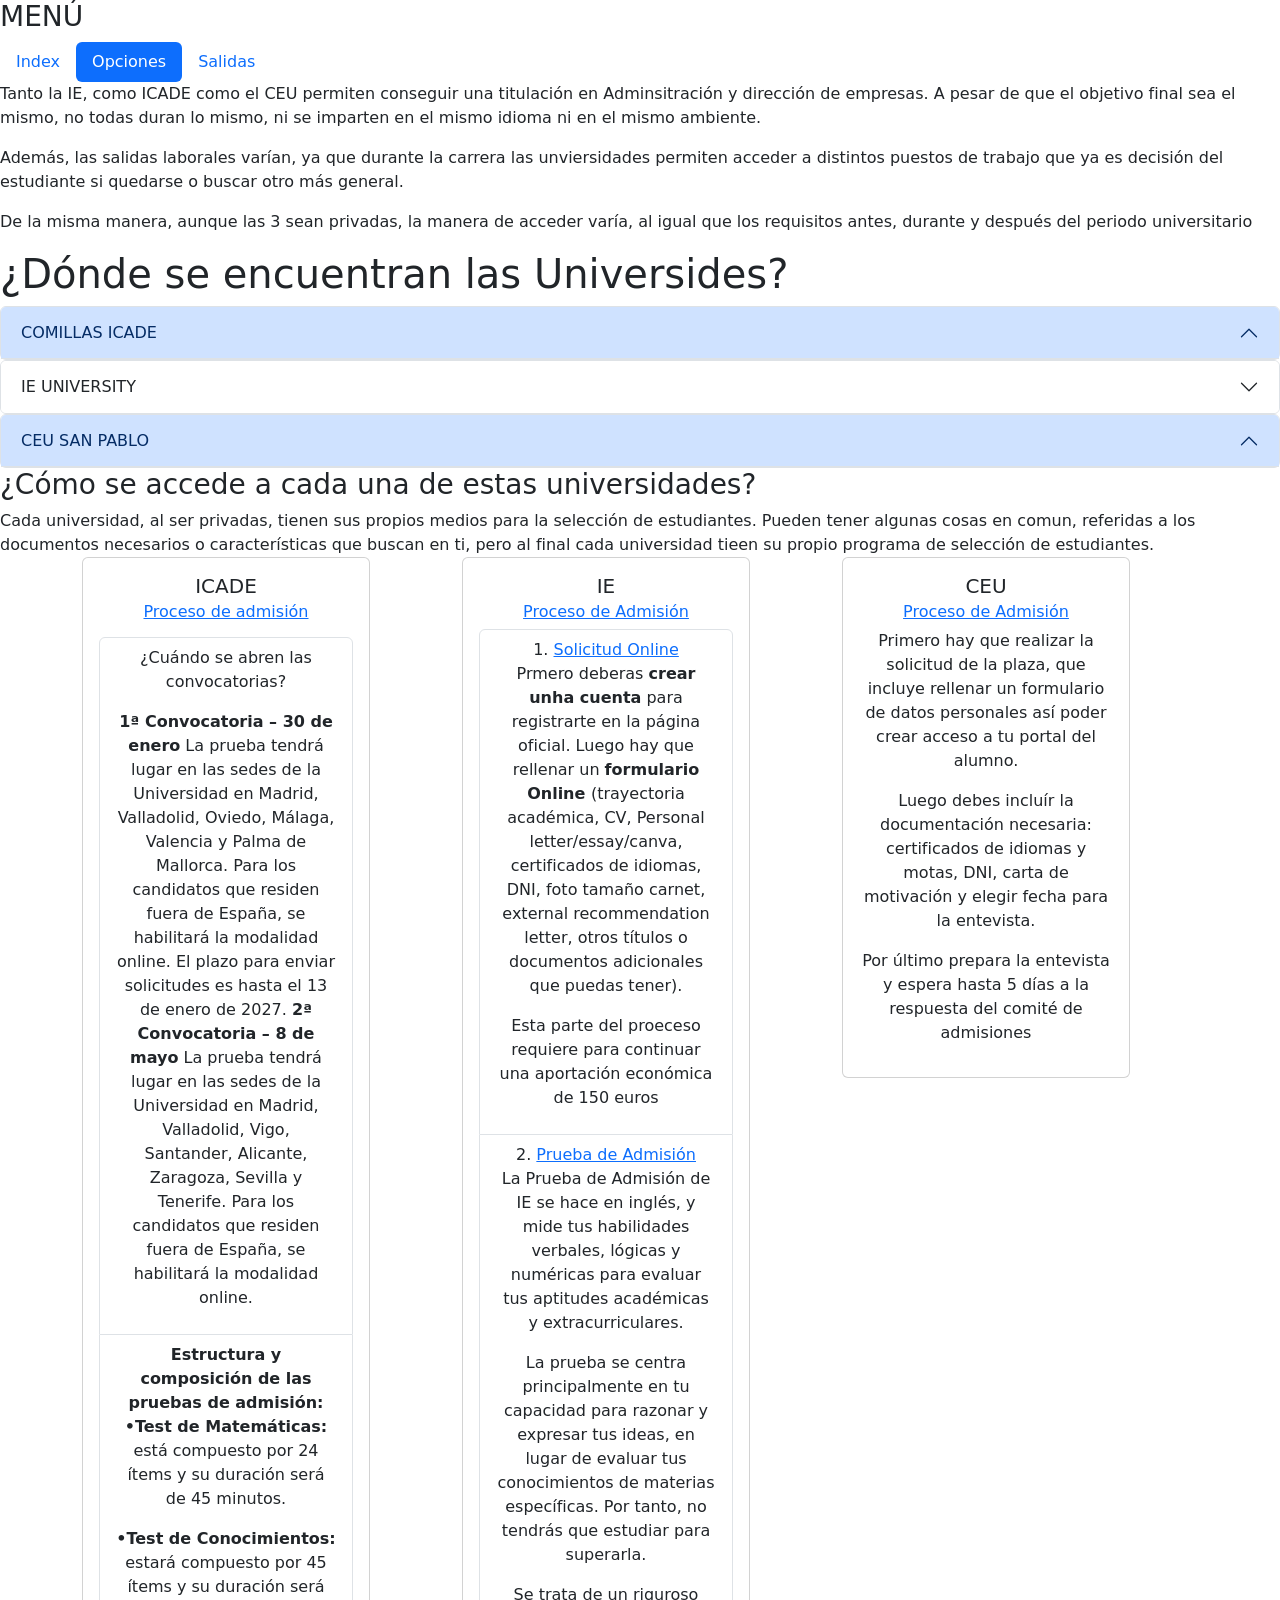
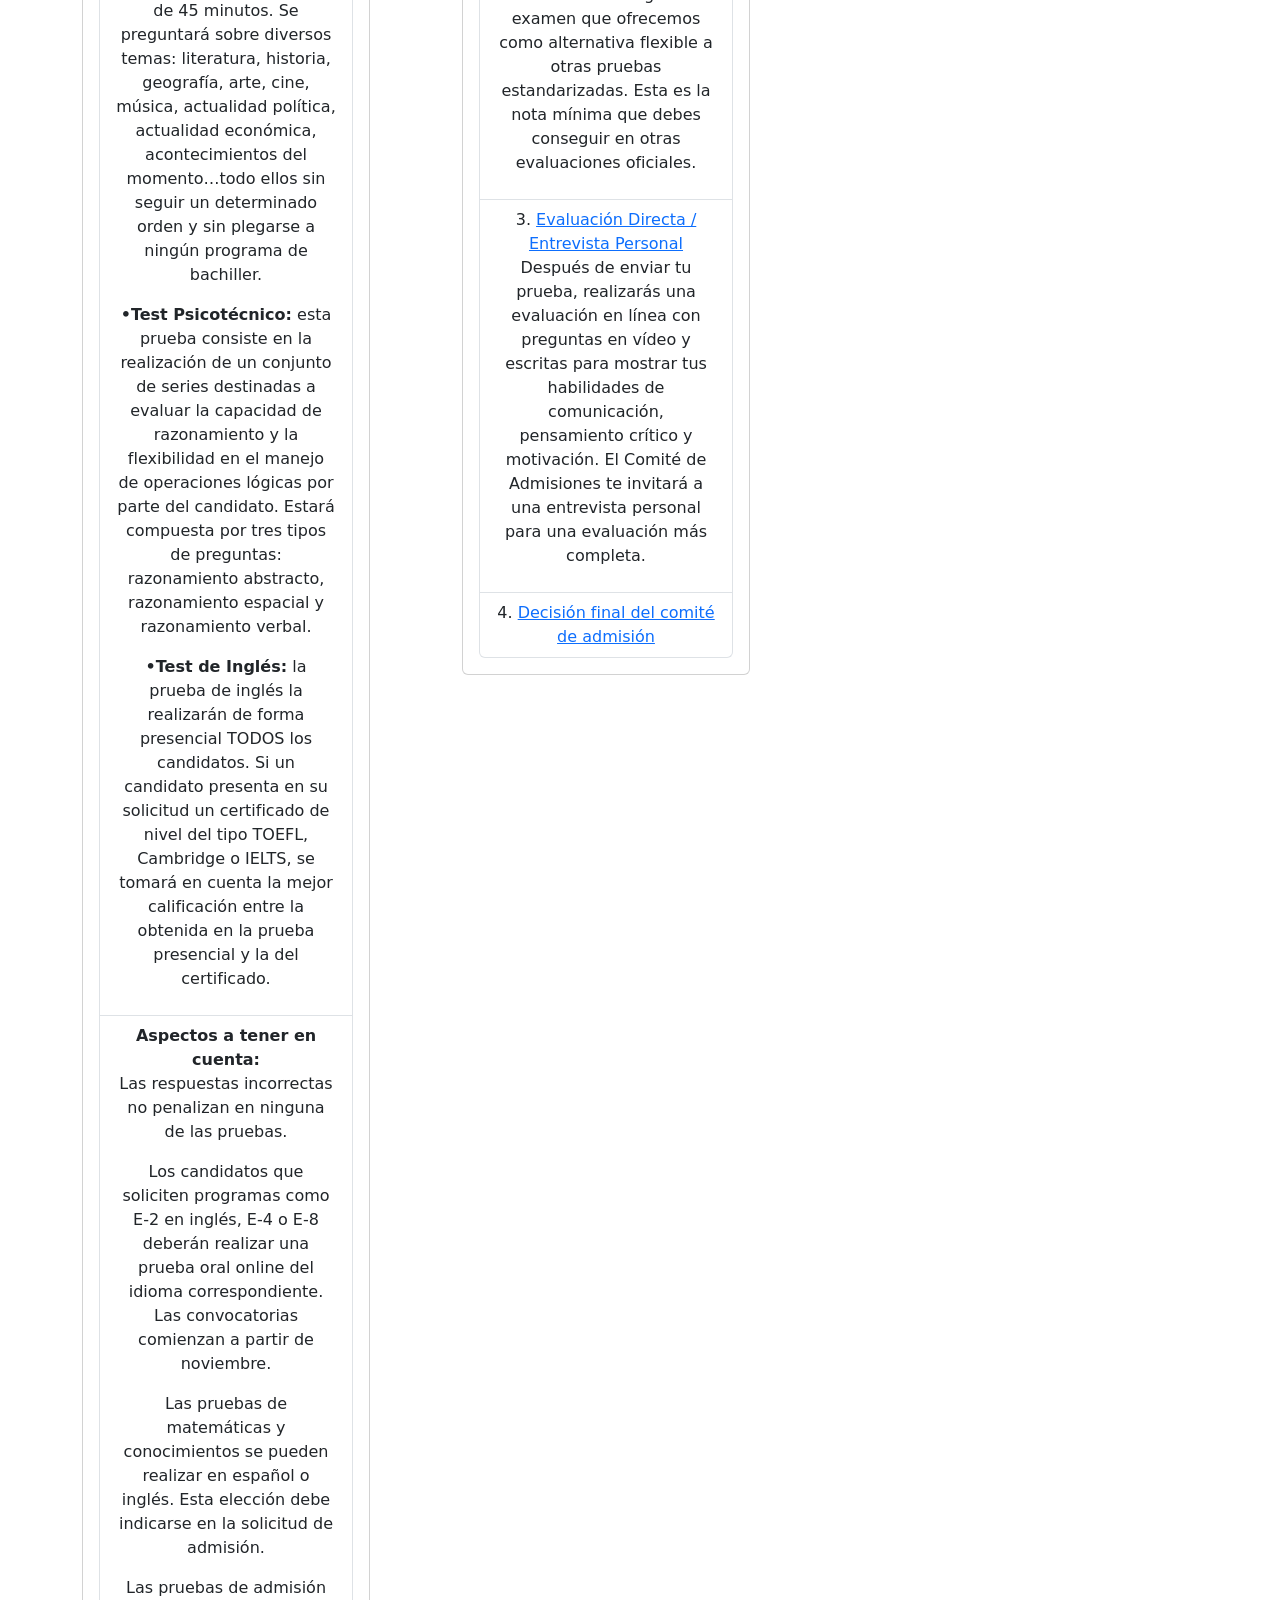
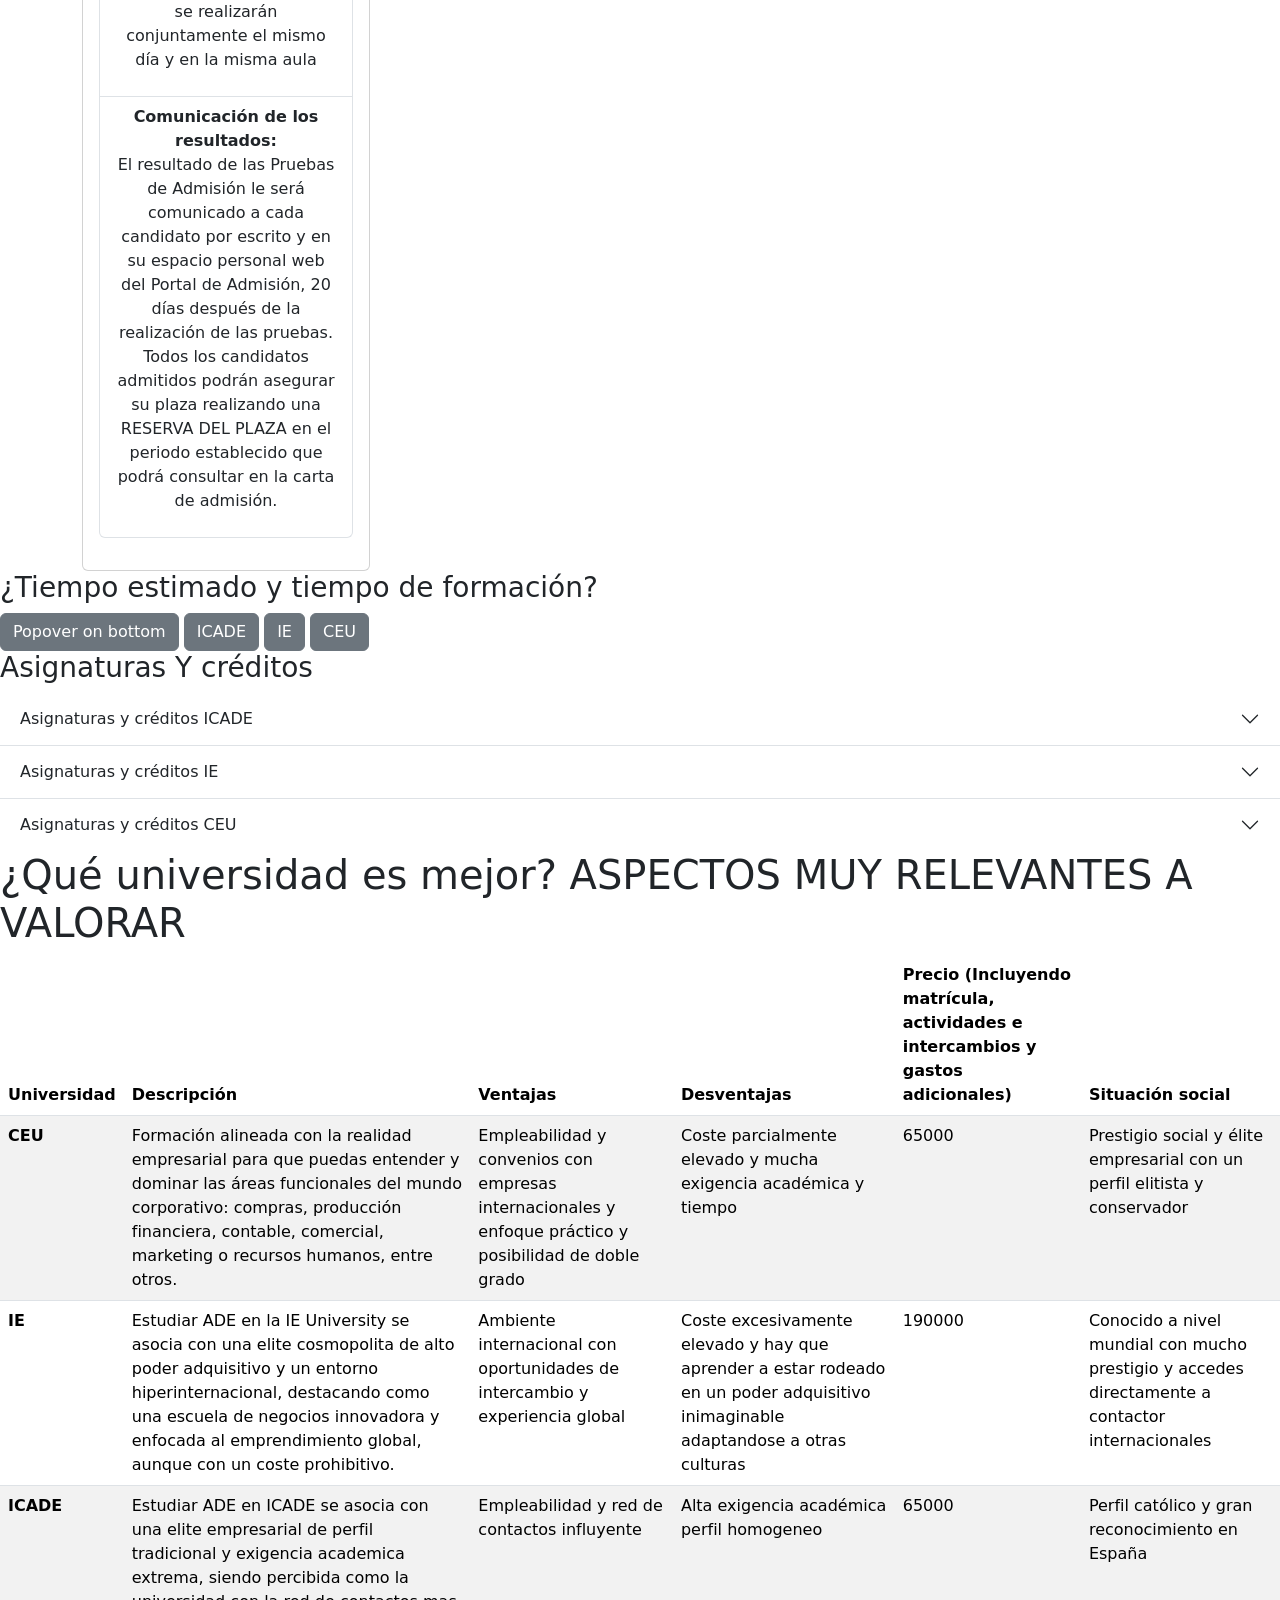
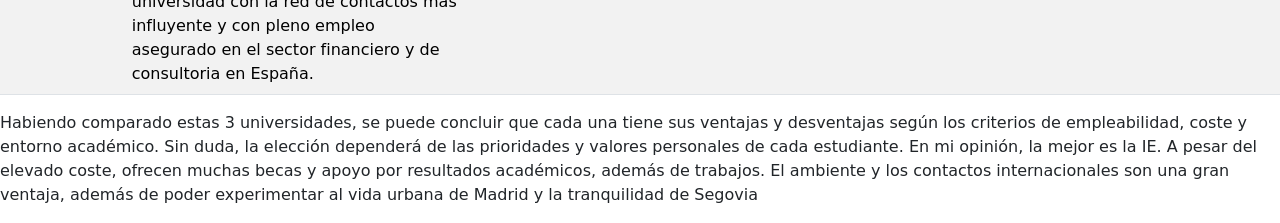
==== commit 67484f6d: "Corregir errores y añadir negritas" ====
--- a/Opciones.html
+++ b/Opciones.html
@@ -6,11 +6,17 @@
   <meta name="viewport" content="width=device-width, initial-scale=1">
   <title>Universidades</title>
   <link rel="stylesheet" href="practica-1.css">
+
+
   <link href="https://cdn.jsdelivr.net/npm/bootstrap@5.3.8/dist/css/bootstrap.min.css" rel="stylesheet"
     integrity="sha384-sRIl4kxILFvY47J16cr9ZwB07vP4J8+LH7qKQnuqkuIAvNWLzeN8tE5YBujZqJLB" crossorigin="anonymous">
 </head>
 
 <body>
+
+
+
+
   <h3>MENÚ</h3>
   <ul class="nav nav-pills">
 
@@ -22,7 +28,7 @@
 
 
   <p> Tanto la IE, como ICADE como el CEU permiten conseguir una titulación en Adminsitración y dirección de empresas. A
-    pesar de que el objetivo final sea el mismo, no tdas duran lo mismo, ni se imparten en el mismo idioma ni en el
+    pesar de que el objetivo final sea el mismo, no todas duran lo mismo, ni se imparten en el mismo idioma ni en el
     mismo ambiente.</p>
 
   <p> Además, las salidas laborales varían, ya que durante la carrera las unviersidades permiten acceder a distintos
@@ -48,7 +54,7 @@
           <strong><a class="link-opacity-100" href="https://www.comillas.edu/icade/"> ICADE</a></strong> se encuentra en
           Madrid, en la Calle Alberto Aguilera, 23
           <p><a class="link-opacity-100" href="https://www.comillas.edu/campus-y-ubicaciones/">El campus de ICADE</a>
-            está integrado en el centro de Madrid, con un modelo de campus urbano repartido en varias sedes y edificios
+            está integrado en el <strong>centro de Madrid</strong>, con un modelo de campus urbano repartido en varias sedes y edificios
             históricos y modernos, en lugar de un único campus aislado a las afueras.</p>
 
           <p> <img src="icademapa.jpg" class="img-thumbnail" alt="..."> </p>
@@ -91,7 +97,7 @@
             <tbody>
               <tr>
                 <th scope="row">Madrid</th>
-                <td>La IE Tower, el campus vertical donde estudian los alumnos de grado, y María de Molina, hogar de la
+                <td><strong>La IE Tower, el campus vertical</strong> donde estudian los alumnos de grado, y María de Molina, hogar de la
                   mayoría de los programas de máster. Ambos se ubican en el centro de una de las capitales de negocios
                   más activas de Europa, de modo que la ciudad misma se convierte en parte del aula. </td>
                 <td><a class="link-opacity-100" href="https://www.ie.edu/es/nuestros-espacios/madrid/"> Explora el
@@ -100,7 +106,7 @@
               </tr>
               <tr>
                 <th scope="row">Segovia</th>
-                <td>Santa Cruz la Real, un convento del siglo XIII restaurado y reconvertido en un moderno campus a 30
+                <td><strong>Santa Cruz la Real, un convento del siglo XIII</strong> restaurado y reconvertido en un moderno campus a 30
                   minutos de Madrid en AVE. Ocho siglos de historia, reconstruidos en torno a cómo aprenden los
                   estudiantes hoy. </td>
                 <td><a class="https://www.ie.edu/es/nuestros-espacios/segovia/"> Explora el campus </td>
@@ -108,7 +114,7 @@
               </tr>
               <tr>
                 <th scope="row">Nueva York - IE NEW YORK COLLEGE (IENYC)</th>
-                <td>IE New York College (IENYC). IE University es la única propietaria de IE New York College, una
+                <td>IE New York College (IENYC). IE University es la <strong>única propietaria de IE New York College</strong>, una
                   universidad estadounidense independiente y sin ánimo de lucro que ofrece másteres especializados en el
                   corazón del SoHo. Es el ancla transatlántica de este viaje de IE University. </td>
                 <td><a class="https://www.ie.edu/es/nueva-york/"> Explora el campus </td>
@@ -116,8 +122,8 @@
               </tr>
               <tr>
                 <th scope="row">ORIENTE MEDIO — IE CENTER FOR LEADERSHIP & INNOVATION IN THE MIDDLE EAST.</th>
-                <td>Nuestro centro regional de educación ejecutiva, emprendimiento e innovación creativa, ubicado en el
-                  Creative District de Riad, donde IE University trabaja junto a los líderes que están transformando la
+                <td>Nuestro centro regional de educación ejecutiva, emprendimiento e innovación creativa, ubicado en <strong>el
+                  Creative District de Riad</strong>, donde IE University trabaja junto a los líderes que están transformando la
                   región. </td>
                 <td><a class="link-opacity-100" href="https://www.ie.edu/es/nuestros-espacios/middle-east/"> Explora el
                     campus </a></strong></td>
@@ -142,8 +148,8 @@
             <div id="collapseCEU" class="accordion-collapse collapse">
               <div class="accordion-body">
                 <strong><a class="link-opacity-100" href="https://www.uspceu.com/conocenos/campus-e-instalaciones"> El
-                    CEU </a></strong> dispone de tres grandes campus ubicados en zonas privilegiadas de Madrid: Moncloa,
-                Montepríncipe y el nuevo Campus de Creatividad. Todos ellos te permiten estudiar en un entorno
+                    CEU </a></strong> dispone de <strong>tres grandes campus ubicados en zonas privilegiadas de Madrid: Moncloa,
+                Montepríncipe y el nuevo Campus de Creatividad. </strong>Todos ellos te permiten estudiar en un entorno
                 vanguardista e internacional, y cuentan con las instalaciones más avanzadas y los servicios más
                 completos para la realización de actividades y prácticas: laboratorios, centros de investigación, aulas
                 de informática, etc.
@@ -154,7 +160,6 @@
     </div>
   </div>
 
-    <script src="https://cdn.jsdelivr.net/npm/bootstrap@5.3.8/dist/js/bootstrap.bundle.min.js" integrity="sha384-FKyoEForCGlyvwx9Hj09JcYn3nv7wiPVlz7YYwJrWVcXK/BmnVDxM+D2scQbITxI" crossorigin="anonymous"></script>
 
 
 <h3> ¿Cómo se accede a cada una de estas universidades? </h3>
@@ -173,24 +178,24 @@
         <li class="list-group-item">
           
          <p>¿Cuándo se abren las convocatorias?</p> 
-      <p>1ª Convocatoria – 30 de enero
+      <p><strong>1ª Convocatoria – 30 de enero</strong>
       La prueba tendrá lugar en las sedes de la Universidad en Madrid, Valladolid, Oviedo, Málaga, Valencia y Palma de Mallorca. Para los candidatos que residen fuera de España, se habilitará la modalidad online.
       
       El plazo para enviar solicitudes es hasta el 13 de enero de 2027.
       
-      2ª Convocatoria – 8 de mayo
+    <strong> 2ª Convocatoria – 8 de mayo</strong>
       La prueba tendrá lugar en las sedes de la Universidad en Madrid, Valladolid, Vigo, Santander, Alicante, Zaragoza, Sevilla y Tenerife. Para los candidatos que residen fuera de España, se habilitará la modalidad online. 
       
       </p>
          </li>
-        <li class="list-group-item">Estructura y composición de las pruebas de admisión: <nav>
-      
-       <p>• Test de Matemáticas: está compuesto por 24 ítems y su duración será de 45 minutos. </p> 
-       <p> • Test de Conocimientos: estará compuesto por 45 ítems y su duración será de 45 minutos. Se preguntará sobre diversos temas: literatura, historia, geografía, arte, cine, música, actualidad política, actualidad económica, acontecimientos del momento…todo ellos sin seguir un determinado orden y sin plegarse a ningún programa de bachiller. </p>
-      <p>• Test Psicotécnico: esta prueba consiste en la realización de un conjunto de series destinadas a evaluar la capacidad de razonamiento y la flexibilidad en el manejo de operaciones lógicas por parte del candidato. Estará compuesta por tres tipos de preguntas: razonamiento abstracto, razonamiento espacial y razonamiento verbal. </p>
-      <p> • Test de Inglés: la prueba de inglés la realizarán de forma presencial TODOS los candidatos. Si un candidato presenta en su solicitud un certificado de nivel del tipo TOEFL, Cambridge o IELTS, se tomará en cuenta la mejor calificación entre la obtenida en la prueba presencial y la del certificado.</p>
+        <li class="list-group-item"><strong>Estructura y composición de las pruebas de admisión:</strong> <nav>
+      
+      <p><strong>•Test de Matemáticas: </strong>está compuesto por 24 ítems y su duración será de 45 minutos. </p> 
+      <p><strong>•Test de Conocimientos:</strong> estará compuesto por 45 ítems y su duración será de 45 minutos. Se preguntará sobre diversos temas: literatura, historia, geografía, arte, cine, música, actualidad política, actualidad económica, acontecimientos del momento…todo ellos sin seguir un determinado orden y sin plegarse a ningún programa de bachiller. </p>
+      <p><strong>•Test Psicotécnico:</strong> esta prueba consiste en la realización de un conjunto de series destinadas a evaluar la capacidad de razonamiento y la flexibilidad en el manejo de operaciones lógicas por parte del candidato. Estará compuesta por tres tipos de preguntas: razonamiento abstracto, razonamiento espacial y razonamiento verbal. </p>
+      <p><strong>•Test de Inglés:</strong> la prueba de inglés la realizarán de forma presencial TODOS los candidatos. Si un candidato presenta en su solicitud un certificado de nivel del tipo TOEFL, Cambridge o IELTS, se tomará en cuenta la mejor calificación entre la obtenida en la prueba presencial y la del certificado.</p>
       </nav></li>
-        <li class="list-group-item">Aspectos a tener en cuenta:
+        <li class="list-group-item"><strong>Aspectos a tener en cuenta:</strong>
       
       
       <p>Las respuestas incorrectas no penalizan en ninguna de las pruebas.</p>
@@ -203,7 +208,7 @@
       
       
         </li>
-        <li class="list-group-item">Comunicación de los resultados:
+        <li class="list-group-item"><strong>Comunicación de los resultados:</strong>
       
         <p> El resultado de las Pruebas de Admisión le será comunicado a cada candidato por escrito y en su espacio personal web del Portal de Admisión, 20 días después de la realización de las pruebas. 
       Todos los candidatos admitidos podrán asegurar su plaza realizando una RESERVA DEL PLAZA en el periodo establecido que podrá consultar en la carta de admisión.  </p>
@@ -222,7 +227,7 @@
          <ol class="list-group list-group-numbered">
         <li class="list-group-item"><a href="https://www.ie.edu/es/universidad/admisiones/evaluacion-directa-entrevista-personal/">Solicitud Online</a>
         
-        <p> Prmero deberas crear unha cuenta para registrarte en la página oficial. Luego hay que rellenar un formulario Online (trayectoria académica, CV, Personal letter/essay/canva, certificados de idiomas, DNI, foto tamaño carnet, external recommendation letter, otros títulos o documentos adicionales que puedas tener).  </p>
+        <p> Prmero deberas <strong>crear unha cuenta</strong> para registrarte en la página oficial. Luego hay que rellenar un <strong>formulario Online </strong>(trayectoria académica, CV, Personal letter/essay/canva, certificados de idiomas, DNI, foto tamaño carnet, external recommendation letter, otros títulos o documentos adicionales que puedas tener).  </p>
         <p> Esta parte del proeceso requiere para continuar una aportación económica de 150 euros </p>
       </li>
       
@@ -268,6 +273,11 @@
 
 
 <h3>  ¿Tiempo estimado y tiempo de formación? </h3>
+
+<button type="button" class="btn btn-secondary" data-bs-container="body" data-bs-toggle="popover"
+ data-bs-placement="bottom" data-bs-content="Bottom popover">
+  Popover on bottom
+</button>
 
 
 <button type="button" class="btn btn-secondary"
@@ -546,7 +556,6 @@
       <ul class="dropdown-menu">
         <li><a class="dropdown-item" href="#scrollspyAño1">Año 1</a></li>
         <li><a class="dropdown-item" href="#scrollspyAño2">Año 2</a></li>
-  
         <li><a class="dropdown-item" href="#scrollspyAño3">Año 3</a></li>
         <li><a class="dropdown-item" href="#scrollspyAño4">Año 4</a></li> 
       </ul>
@@ -554,7 +563,7 @@
   </ul>
 </nav>
 <div data-bs-spy="scroll" data-bs-target="#navbar-example2" data-bs-root-margin="0px 0px -40%" data-bs-smooth-scroll="true" class="scrollspy-example bg-body-tertiary p-3 rounded-2" tabindex="0">
-  <h4 id="scrollspyHeading1">Año 1</h4>
+  <h4 id="scrollspyAño1">Año 1</h4>
   <p>
   <table class="table">
   <thead>
@@ -644,7 +653,7 @@
 
 
   </p>
-  <h4 id="scrollspyHeading2">Año 2</h4>
+  <h4 id="scrollspyAño2">Año 2</h4>
   <p>
 
 <table class="table">
@@ -726,7 +735,7 @@
   </tbody>
 </table> 
   </p>
-  <h4 id="scrollspyHeading3">Año 3</h4>
+  <h4 id="scrollspyAño3">Año 3</h4>
   <p>
 
  <table class="table">
@@ -842,7 +851,7 @@
 
 
   </p>
-  <h4 id="scrollspyHeading4">Año 4</h4>
+  <h4 id="scrollspyAño4">Año 4</h4>
   <p>
 
     <table class="table">
@@ -970,7 +979,7 @@
 </table>
 
 <P> Habiendo comparado estas 3 universidades, se puede concluir que cada una tiene sus ventajas y desventajas según los criterios de empleabilidad, coste y entorno académico. Sin duda, la elección dependerá de las prioridades y valores personales de cada estudiante. En mi opinión, la mejor es la IE. A pesar del elevado coste, ofrecen muchas becas y apoyo por resultados académicos, además de trabajos. El ambiente y los contactos internacionales son una gran ventaja, además de poder experimentar al vida urbana de Madrid y la tranquilidad de Segovia</P>
-  </body>
-
-
+<script src="https://cdn.jsdelivr.net/npm/@popperjs/core@2.11.8/dist/umd/popper.min.js" ></script>
+<script src="https://cdn.jsdelivr.net/npm/bootstrap@5.3.8/dist/js/bootstrap.bundle.min.js" integrity="sha384-FKyoEForCGlyvwx9Hj09JcYn3nv7wiPVlz7YYwJrWVcXK/BmnVDxM+D2scQbITxI" crossorigin="anonymous"></script>
+</body>
 </html>
--- a/practica-1.css
+++ b/practica-1.css
@@ -5,14 +5,10 @@
   
   .subrayar {
     margin-top: 50;
-    background-color: rgb(240, 168, 198);
+    background-color: rgb(255, 121, 177);
   }
 
-
-  <button type="button" class="btn btn-secondary"
-  data-bs-toggle="popover" data-bs-placement="bottom"
-  data-bs-custom-class="custom-popover"
-  data-bs-title="Custom popover"
-  data-bs-content="This popover is themed via CSS variables.">
-Custom popover
-</button>+  .bg-success {
+    --bs-bg-opacity: 1;
+    background-color: rgba(var(--bs-success-rgb), var(--bs-bg-opacity)) !important;
+  }
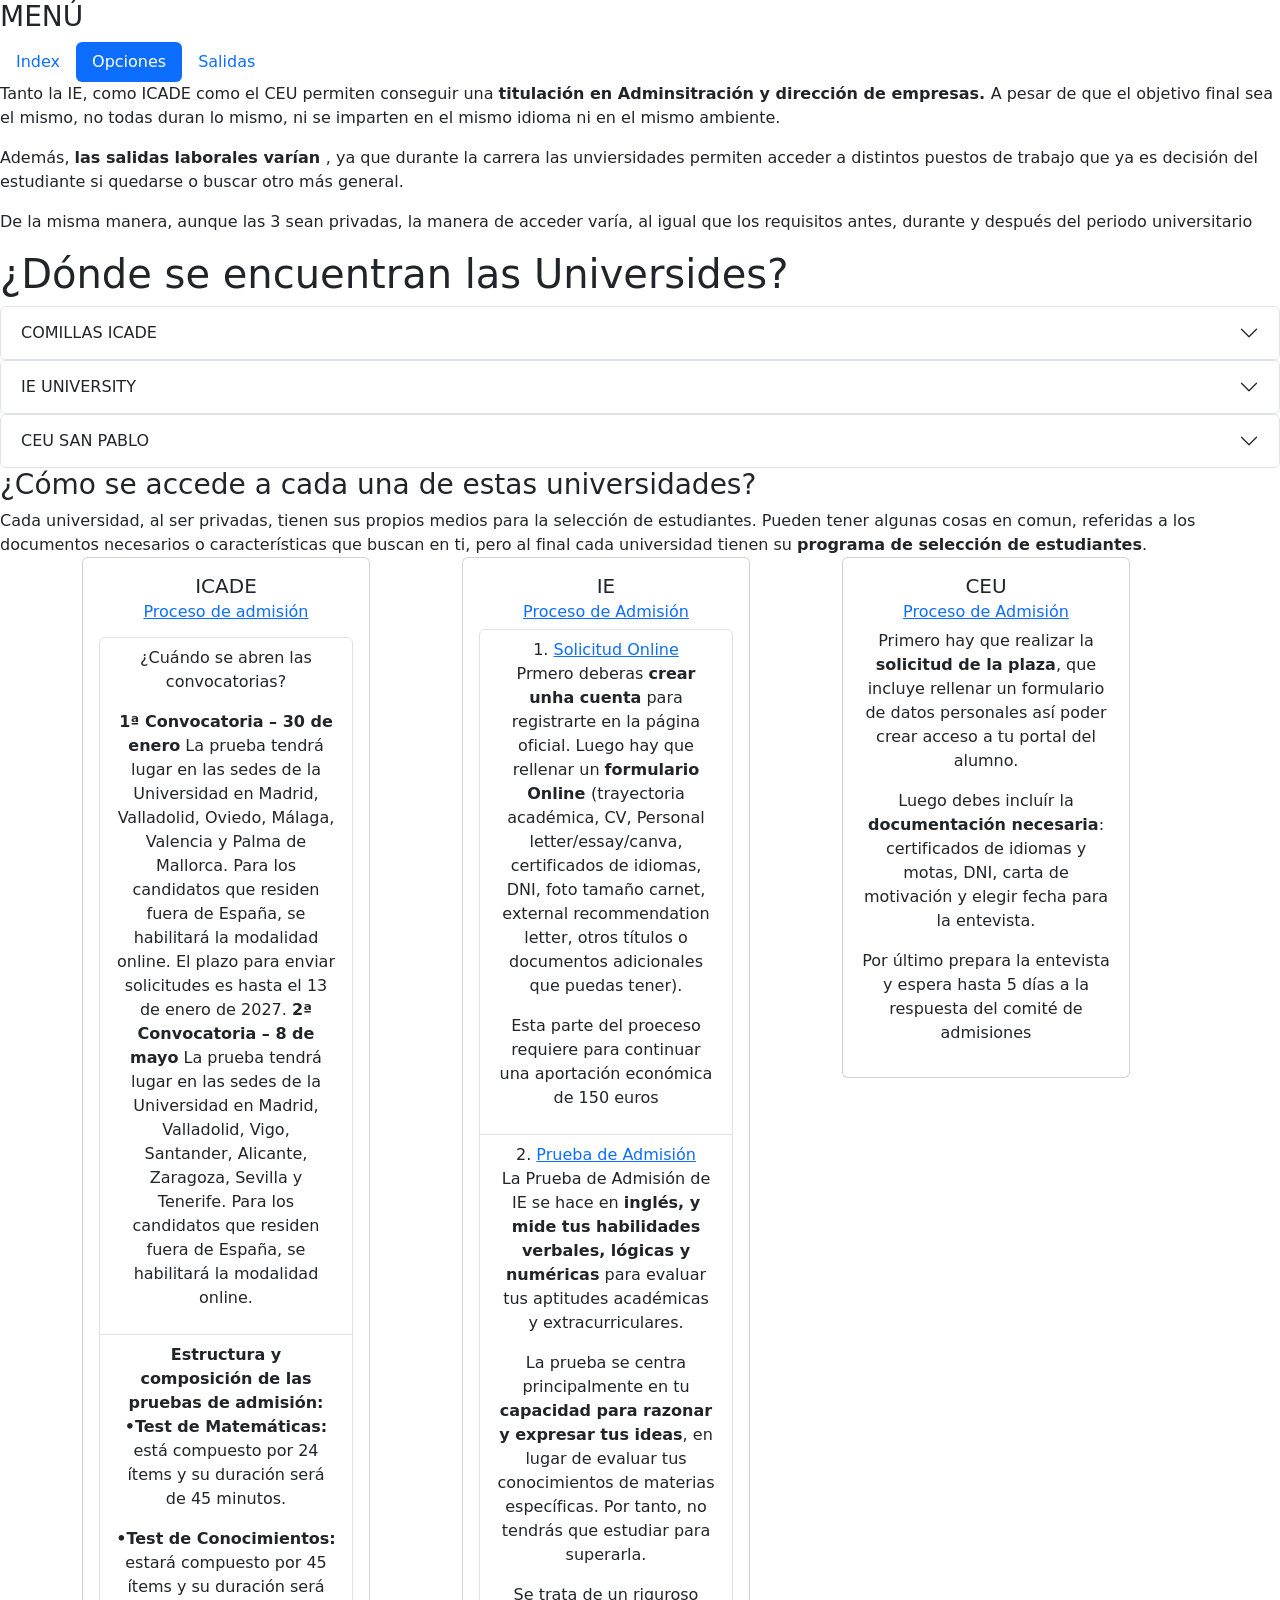
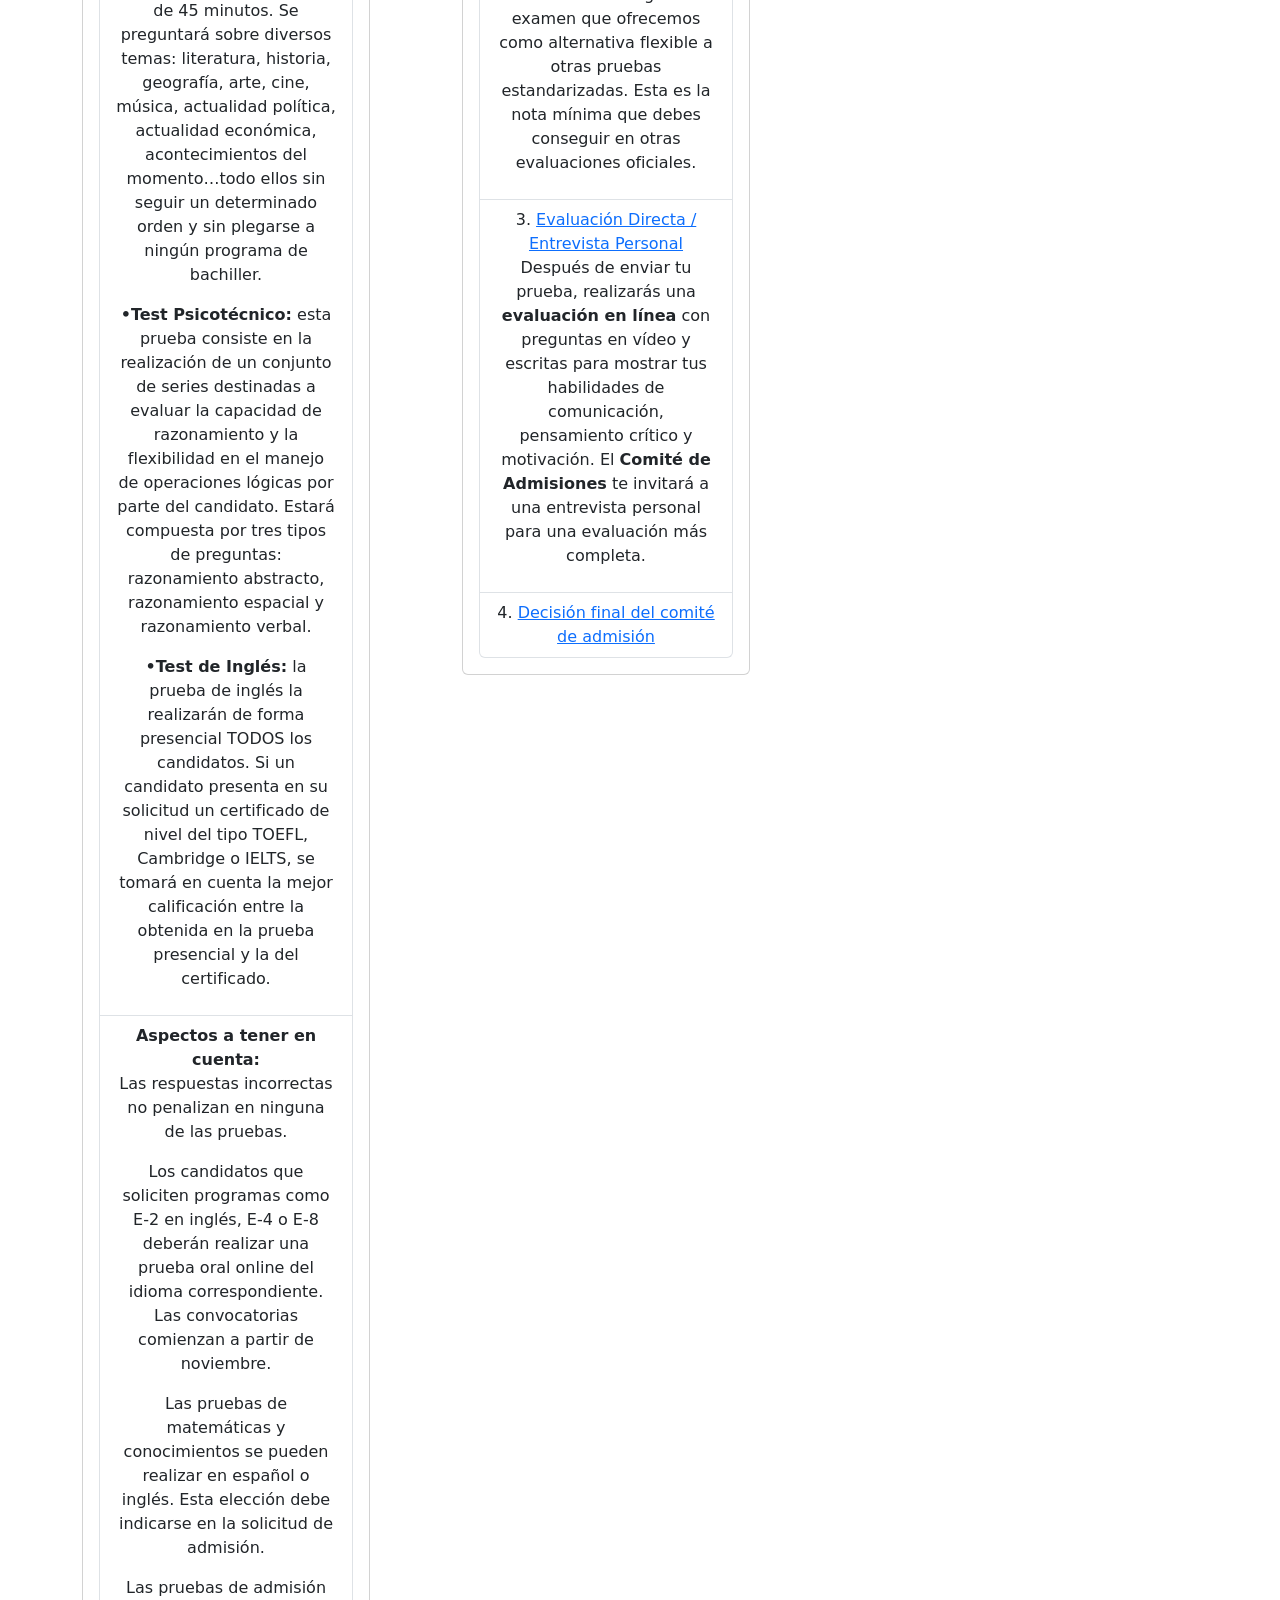
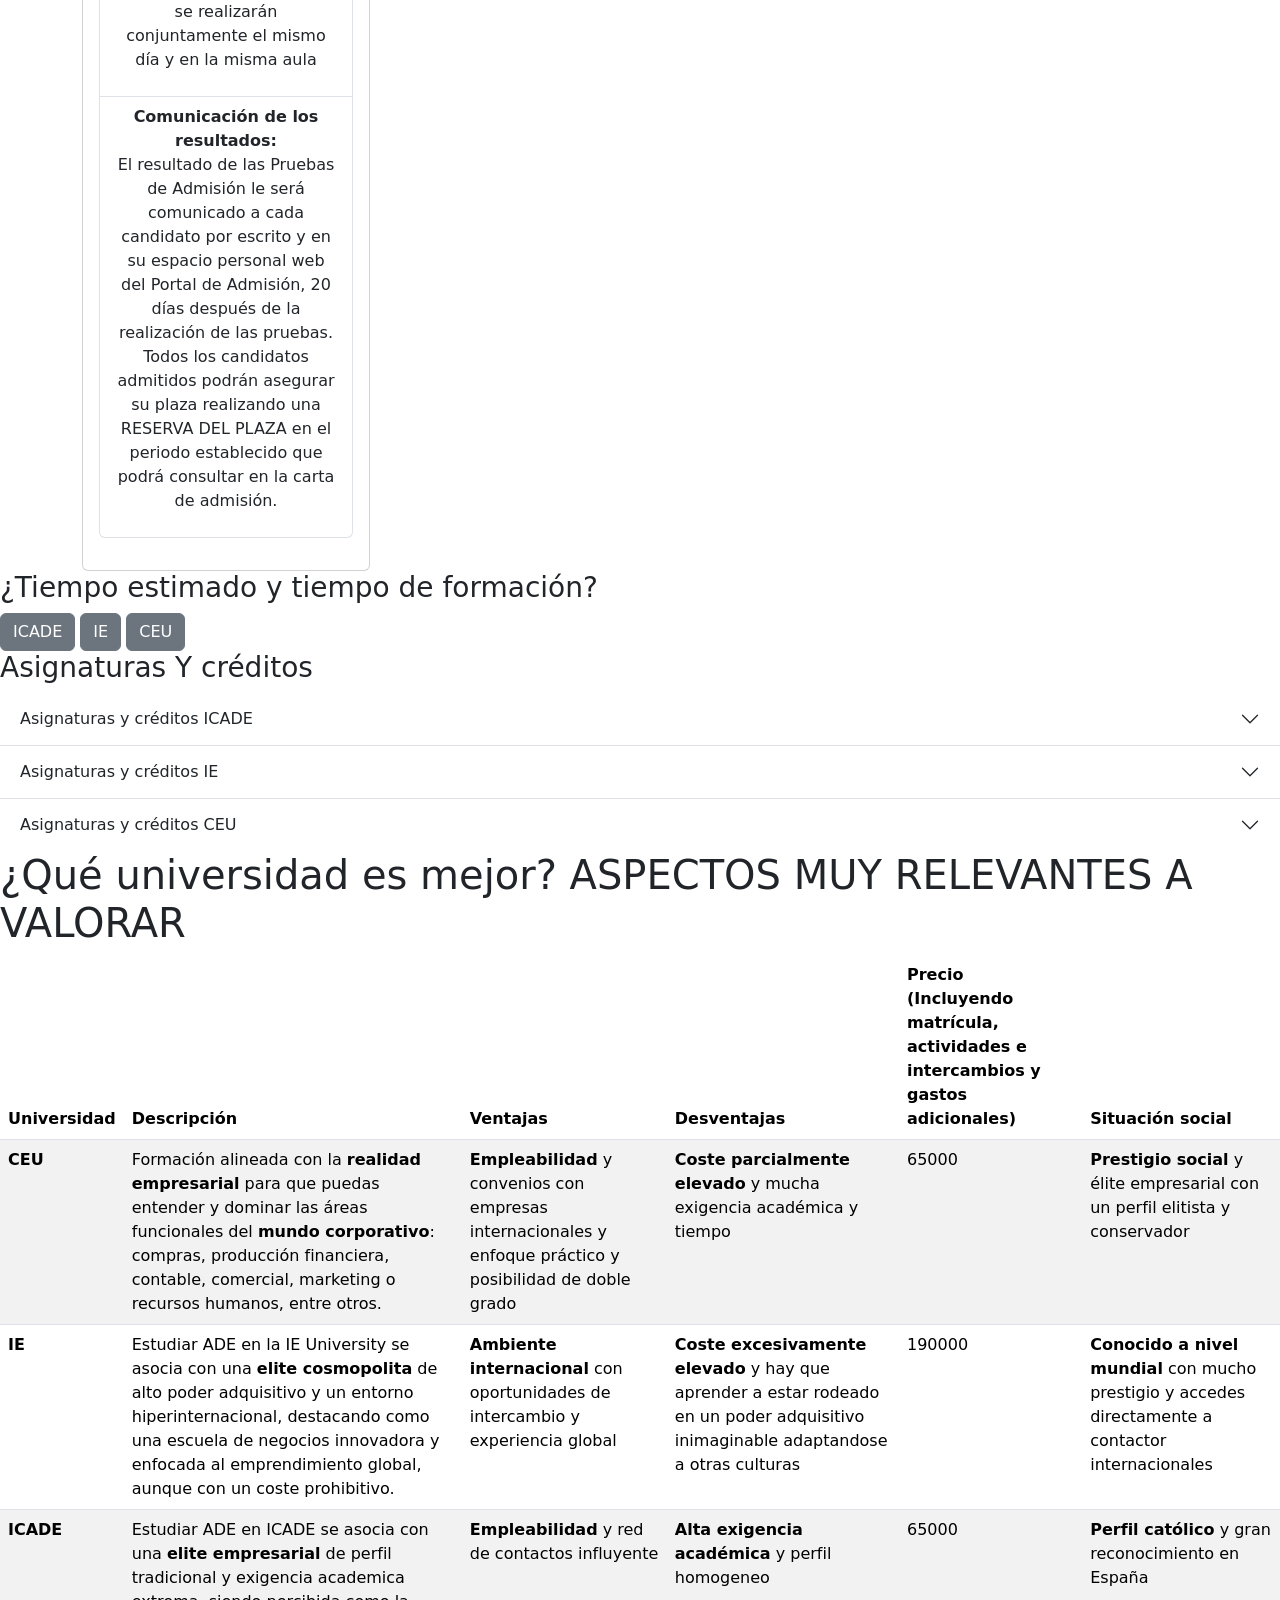
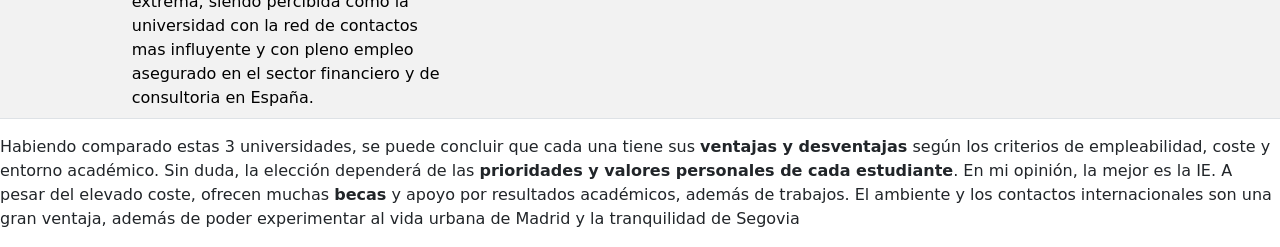
==== commit 499b72dd: "Completar esteticamente" ====
--- a/Opciones.html
+++ b/Opciones.html
@@ -27,11 +27,11 @@
   </ul>
 
 
-  <p> Tanto la IE, como ICADE como el CEU permiten conseguir una titulación en Adminsitración y dirección de empresas. A
+  <p> Tanto la IE, como ICADE como el CEU permiten conseguir una <strong>titulación en Adminsitración y dirección de empresas. </strong> A
     pesar de que el objetivo final sea el mismo, no todas duran lo mismo, ni se imparten en el mismo idioma ni en el
     mismo ambiente.</p>
 
-  <p> Además, las salidas laborales varían, ya que durante la carrera las unviersidades permiten acceder a distintos
+  <p> Además,  <strong>las salidas laborales varían </strong>, ya que durante la carrera las unviersidades permiten acceder a distintos
     puestos de trabajo que ya es decisión del estudiante si quedarse o buscar otro más general.</p>
 
   <p> De la misma manera, aunque las 3 sean privadas, la manera de acceder varía, al igual que los requisitos antes,
@@ -44,7 +44,7 @@
   <div class="accordion" id="accordionICADE">
     <div class="accordion-item">
       <h2 class="accordion-header">
-        <button class="accordion-button" type="button" data-bs-toggle="collapse" data-bs-target="#collapseICADE"
+        <button class="accordion-button collapsed" type="button" data-bs-toggle="collapse" data-bs-target="#collapseICADE"
           aria-expanded="false" aria-controls="collapseICADE">
           COMILLAS ICADE
         </button>
@@ -140,8 +140,8 @@
         <div class="accordion" id="accordionCEU">
           <div class="accordion-item">
             <h2 class="accordion-header">
-              <button class="accordion-button" type="button" data-bs-toggle="collapse" data-bs-target="#collapseCEU"
-                aria-expanded="true" aria-controls="collapseOne">
+              <button class="accordion-button collapsed" type="button" data-bs-toggle="collapse" data-bs-target="#collapseCEU"
+                aria-expanded="false" aria-controls="collapseOne">
                 CEU SAN PABLO
               </button>
             </h2>
@@ -164,7 +164,7 @@
 
 <h3> ¿Cómo se accede a cada una de estas universidades? </h3>
 
-Cada universidad, al ser privadas, tienen sus propios medios para la selección de estudiantes. Pueden tener algunas cosas en comun, referidas a los documentos necesarios o características que buscan en ti, pero al final cada universidad tieen su propio programa de selección de estudiantes.
+Cada universidad, al ser privadas, tienen sus propios medios para la selección de estudiantes. Pueden tener algunas cosas en comun, referidas a los documentos necesarios o características que buscan en ti, pero al final cada universidad tienen su <strong>programa de selección de estudiantes</strong>.
 
 
 <div class="container text-center">
@@ -232,9 +232,9 @@
       </li>
       
       <li class="list-group-item"><a href="https://www.ie.edu/es/universidad/admisiones/proceso-de-admision/test-admision/">Prueba de Admisión</a>
-      <p>La Prueba de Admisión de IE se hace en inglés, y mide tus habilidades verbales, lógicas y numéricas para evaluar tus aptitudes académicas y extracurriculares. </p>
-      
-      <p>La prueba se centra principalmente en tu capacidad para razonar y expresar tus ideas, en lugar de evaluar tus conocimientos de materias específicas. Por tanto, no tendrás que estudiar para superarla. </p>
+      <p>La Prueba de Admisión de IE se hace en <strong>inglés, y mide tus habilidades verbales, lógicas y numéricas</strong> para evaluar tus aptitudes académicas y extracurriculares. </p>
+      
+      <p>La prueba se centra principalmente en tu <strong>capacidad para razonar y expresar tus ideas</strong>, en lugar de evaluar tus conocimientos de materias específicas. Por tanto, no tendrás que estudiar para superarla. </p>
       <p> Se trata de un riguroso examen que ofrecemos como alternativa flexible a otras pruebas estandarizadas. Esta es la nota mínima que debes conseguir en otras evaluaciones oficiales. </p>
       
       
@@ -242,7 +242,7 @@
       
        <li class="list-group-item">
           <a href="https://www.ie.edu/es/universidad/admisiones/evaluacion-directa-entrevista-personal/">Evaluación Directa / Entrevista Personal</a>
-          <p>Después de enviar tu prueba, realizarás una evaluación en línea con preguntas en vídeo y escritas para mostrar tus habilidades de comunicación, pensamiento crítico y motivación. El Comité de Admisiones te invitará a una entrevista personal para una evaluación más completa.</p>
+          <p>Después de enviar tu prueba, realizarás una <strong>evaluación en línea</strong> con preguntas en vídeo y escritas para mostrar tus habilidades de comunicación, pensamiento crítico y motivación. El <strong>Comité de Admisiones</strong> te invitará a una entrevista personal para una evaluación más completa.</p>
         </li>
       
         <li class="list-group-item">
@@ -258,8 +258,8 @@
   <div class="card-body">
     <h5 class="card-title">CEU</h5>
     <h6 class="card-subtitle mb-2 text-body-secondary"><a href="https://www.uspceu.com/admision-ayuda/admision-grado/informacion-admision">Proceso de Admisión</a></h6>
-    <p class="card-text">Primero hay que realizar la solicitud de la plaza, que incluye rellenar un formulario de datos personales  así poder crear acceso a tu portal del alumno.</p>
-    <p> Luego debes incluír la documentación necesaria: certificados de idiomas y motas, DNI, carta de motivación y elegir fecha para la entevista.</p>
+    <p class="card-text">Primero hay que realizar la <strong>solicitud de la plaza</strong>, que incluye rellenar un formulario de datos personales  así poder crear acceso a tu portal del alumno.</p>
+    <p> Luego debes incluír la <strong>documentación necesaria</strong>: certificados de idiomas y motas, DNI, carta de motivación y elegir fecha para la entevista.</p>
     <p> Por último prepara la entevista y espera hasta 5 días a la respuesta del comité de admisiones</p>
     
   </div>
@@ -274,34 +274,31 @@
 
 <h3>  ¿Tiempo estimado y tiempo de formación? </h3>
 
-<button type="button" class="btn btn-secondary" data-bs-container="body" data-bs-toggle="popover"
- data-bs-placement="bottom" data-bs-content="Bottom popover">
-  Popover on bottom
+
+
+<button type="button" class="btn btn-secondary"
+  data-bs-container="body"
+  data-bs-toggle="popover"
+  data-bs-placement="bottom"
+  data-bs-title="COMILLAS ICADE"
+  data-bs-content="4 años de formación, que pueden ampliarse a 5 si se hace un doble grado, máster, intership...">
+  ICADE
 </button>
-
-
 <button type="button" class="btn btn-secondary"
-        data-bs-toggle="popover" data-bs-placement="bottom"
-        data-bs-custom-class="custom-popover"
-        data-bs-title="<a class='btn btn-link' href='https://www.comillas.edu/grados/grado-en-administracion-y-direccion-de-empresas-ade-e-2/' target='_blank'> 4 años de formación</a>"
-        data-bs-content="This popover is themed via CSS variables.">
- ICADE
+  data-bs-container="body"
+  data-bs-toggle="popover"
+  data-bs-placement="bottom"
+  data-bs-title="IE University"
+  data-bs-content="4 años de formación, que pueden ampliarse a 5 si se hace un doble grado, máster, intership..."">
+IE
 </button>
 
-
-
 <button type="button" class="btn btn-secondary"
-        data-bs-toggle="popover" data-bs-placement="bottom"
-        data-bs-custom-class="custom-popover"
-        data-bs-title="<a href='https://www.ie.edu/es/universidad/admisiones/proceso-de-admision/decision-del-comite-de-admisiones/' target='_blank'>4 años de formación</a>"
-        data-bs-content="This popover is themed via CSS variables.">
-IE</button>
-
-<button type="button" class="btn btn-secondary"
-        data-bs-toggle="popover" data-bs-placement="bottom"
-        data-bs-custom-class="custom-popover"
-        data-bs-title=" a href='https://www.uspceu.com/admision-ayuda/admision-grado/informacion-admision' target='_blank'>4 años de formación</a>"
-        data-bs-content="This popover is themed via CSS variables.">
+  data-bs-container="body"
+  data-bs-toggle="popover"
+  data-bs-placement="bottom"
+  data-bs-title="CEU San Pablo"
+  data-bs-content="4 años de formación, que pueden ampliarse a 5 si se hace un doble grado, máster, intership..."">
   CEU
 </button>
 
@@ -337,7 +334,7 @@
                 <div class="container text-center">
                   <div class="row align-items-start">
                     <div class="col">
-                      Primer cuatrimestre:
+                     <strong>Primer cuatrimestre:</strong>
 
                 <p>Fundamentos de Gestión Empresarial (6.0 ECTS)</p>  
                   
@@ -361,7 +358,7 @@
               <td>
                 <div class="col">
                   <div class="row align-items-start"> 
-                          Primer cuatrimestre
+                          <strong>Primer cuatrimestre:</strong>
 
                   <p>Contabilidad de Gestión (6.0 ECTS)</p>  
               
@@ -378,7 +375,7 @@
               </td>
               <td>
                 <div class="col">
-                          Primer cuatrimestre
+                          <strong>Primer cuatrimestre:</strong>
 
                    <p>Análisis Económico Internacional(6.0 ECTS)</p>  
               
@@ -397,7 +394,7 @@
 
 
               <td> 
-                        Primer cuatrimestre
+                        <strong>Primer cuatrimestre:</strong>
 
                    <p>Ética y Responsabilidad Social de la Empresa(6.0 ECTS)</p>  
               
@@ -419,7 +416,7 @@
 
 
                 <div class="col">
-                          Segundo cuatrimestre
+                          <strong>Segundo cuatrimestre:</strong>
 
                   <p>Análisis de Datos y Visualización (6.0 ECTS)</p>  
               
@@ -435,7 +432,7 @@
                 </div>
               </td>
               <td>
-   Segundo cuatrimestre
+                <strong> Segundo cuatrimestre:</strong>
 
                    <p>Comportamiento Organizacional(6.0 ECTS)</p>  
               
@@ -452,7 +449,7 @@
               </td>
               <td>
                 
-                 Segundo cuatrimestre
+                 <strong>Segundo cuatrimestre:</strong>
 
                    <p>Dirección de Marketing(6.0 ECTS)</p>  
               
@@ -467,7 +464,7 @@
 
 <td>
                 
-                 Segundo cuatrimestre
+                 <strong>Segundo cuatrimestre:</strong>
 
                    <p> <a href="https://www.comillas.edu/grados/grado-en-administracion-y-direccion-de-empresas-ade-e-2/" target="_blank" rel="noopener noreferrer">Optativas (6.0 ECTS)</a></p>  
               
@@ -506,17 +503,17 @@
       <div class="accordion-body">
 
 
-<p><a class="cCUyRmhFVGhWOXFtMnEwUVR5UFNDb0xzTGlBJTJCUWVRbXFvVTBDYWRWJTJGUUt4Mk1aM0lmZ01CRVhEajQxRDIwOWs0SCUyRklaQzV0ZG5jbVdBSDFxeUxZaTFaU0IxMTU0VkRaY2w0TmcyZ3BqcTJwREw2a20xMSUyQm1wVVNiN0xEZ0N1ZyUzRCUzRA" href="https://www.comillas.edu/grados/grado-en-administracion-y-direccion-de-empresas-ade-e-2/" target="_blank" rel="noopener noreferrer">Plan de estudios</a></p>
-
-<p>Los planes de estudio de los programas de grado de IE University se diseñan en base a la prestigiosa experiencia académica de la universidad, el conocimiento e investigación de nuestro claustro experto en el área, y la cercanía que tiene la institución con el mundo laboral.</p>
-
-<p>El plan de estudios del Grado en Administración de Empresas está diseñado para capacitar a jóvenes profesionales que sean capaces de afrontar retos globales y para ayudarles a desarrollar las habilidades que necesitan para tener éxito en el mundo empresarial.</p>
-
-<p>A través de un aprendizaje práctico, los alumnos del Grado en Administración de Empresas logran tener un equilibrio adecuado entre los componentes académicos del programa y los proyectos aplicados al mundo real.</p>
-
-<p>Este balance les ayuda a desarrollar perfiles que se adaptan a las nuevas tendencias del complejo mundo laboral al que se enfrentarán después de terminar su programa. </p>
-
-<p> Lo característicos de este plan de estudios es el acceso directo a los planes de cada asignatura y al contacto inmediato a los profesores a través de la página web. Todo esto va variando constantemente así que acccede en el link arriba a toda la información mas actualizada.</p>
+<p><a class="cCUyRmhFVGhWOXFtMnEwUVR5UFNDb0xzTGlBJTJCUWVRbXFvVTBDYWRWJTJGUUt4Mk1aM0lmZ01CRVhEajQxRDIwOWs0SCUyRklaQzV0ZG5jbVdBSDFxeUxZaTFaU0IxMTU0VkRaY2w0TmcyZ3BqcTJwREw2a20xMSUyQm1wVVNiN0xEZ0N1ZyUzRCUzRA" href="https://www.comillas.edu/grados/grado-en-administracion-y-direccion-de-empresas-ade-e-2/" target="_blank" rel="noopener noreferrer">Plan de estudios (CLick aquí)</a></p>
+
+<p>Los planes de estudio de los programas de grado de IE University se diseñan en base a la <strong>prestigiosa experiencia académica de la universidad, el conocimiento e investigación</strong> de nuestro claustro experto en el área, y la cercanía que tiene la institución con el mundo laboral.</p>
+
+<p>El plan de estudios del Grado en Administración de Empresas está diseñado para capacitar a jóvenes profesionales que sean capaces de <strong>afrontar retos globales</strong> y para ayudarles a desarrollar las habilidades que necesitan para tener éxito en el mundo empresarial.</p>
+
+<p>A través de un <strong>aprendizaje práctico</strong>, los alumnos del Grado en Administración de Empresas logran tener un equilibrio adecuado entre los componentes académicos del programa y los proyectos aplicados al mundo real.</p>
+
+<p>Este balance les ayuda a desarrollar perfiles que se <strong>adaptan a las nuevas tendencias del complejo mundo laboral</strong> al que se enfrentarán después de terminar su programa. </p>
+
+<p> Lo característicos de este plan de estudios es el<strong>acceso directo a los planes de cada asignatura y al contacto inmediato a los profesores</strong> a través de la página web. Todo esto va variando constantemente así que acccede en el link arriba a toda la información mas actualizada.</p>
 
       </div>
     </div>
@@ -536,7 +533,7 @@
         
 
 <nav id="navbar-example2" class="navbar bg-body-tertiary px-3 mb-3">
-  <a class="navbar-brand" href="https://www.uspceu.com/oferta/grado/administracion-direccion-empresas/plan-estudios"> Plan de Estudios </a>
+  <a class="navbar-brand" href="https://www.uspceu.com/oferta/grado/administracion-direccion-empresas/plan-estudios"> Plan de Estudios</a>
   <ul class="nav nav-pills">
     <li class="nav-item">
       <a class="nav-link" href="#scrollspyAño1">Año 1</a>
@@ -565,7 +562,7 @@
 <div data-bs-spy="scroll" data-bs-target="#navbar-example2" data-bs-root-margin="0px 0px -40%" data-bs-smooth-scroll="true" class="scrollspy-example bg-body-tertiary p-3 rounded-2" tabindex="0">
   <h4 id="scrollspyAño1">Año 1</h4>
   <p>
-  <table class="table">
+  <table class="table" style="width: 100%; table-layout: fixed;">
   <thead>
     <tr>
       <th scope="col">Asignatura</th>
@@ -656,7 +653,7 @@
   <h4 id="scrollspyAño2">Año 2</h4>
   <p>
 
-<table class="table">
+<table class="table" style="width: 100%; table-layout: fixed;">
   <thead>
     <tr>
       <th scope="col">Asignatura</th>
@@ -738,7 +735,7 @@
   <h4 id="scrollspyAño3">Año 3</h4>
   <p>
 
- <table class="table">
+ <table class="table" style="width: 100%; table-layout: fixed;">
   <thead>
     <tr>
       <th scope="col">Asignatura</th>
@@ -854,7 +851,7 @@
   <h4 id="scrollspyAño4">Año 4</h4>
   <p>
 
-    <table class="table">
+    <table class="table" style="width: 100%; table-layout: fixed;">
   <thead>
     <tr>
       <th scope="col">Asignatura</th>
@@ -953,33 +950,42 @@
   <tbody>
     <tr>
       <th scope="row">CEU</th>
-      <td>Formación alineada con la realidad empresarial para que puedas entender y dominar las áreas funcionales del mundo corporativo: compras, producción financiera, contable, comercial, marketing o recursos humanos, entre otros.</td>
-      <td>Empleabilidad y convenios con empresas internacionales y enfoque práctico y posibilidad de doble grado</td>
-      <td>Coste parcialmente elevado y mucha exigencia académica y tiempo</td>
+      <td>Formación alineada con la <strong>realidad empresarial</strong> para que puedas entender y dominar las áreas funcionales del <strong>mundo corporativo</strong>: compras, producción financiera, contable, comercial, marketing o recursos humanos, entre otros.</td>
+      <td><strong>Empleabilidad</strong> y convenios con empresas internacionales y enfoque práctico y posibilidad de doble grado</td>
+      <td><strong>Coste parcialmente elevado</strong> y mucha exigencia académica y tiempo</td>
       <td>65000</td>
-      <td>Prestigio social y élite empresarial con un perfil elitista y conservador</td>
+      <td><strong>Prestigio social</strong> y élite empresarial con un perfil elitista y conservador</td>
     </tr>
     <tr>
       <th scope="row">IE</th>
-      <td>Estudiar ADE en la IE University se asocia con una elite cosmopolita de alto poder adquisitivo y un entorno hiperinternacional, destacando como una escuela de negocios innovadora y enfocada al emprendimiento global, aunque con un coste prohibitivo.</td>
-      <td>Ambiente internacional con oportunidades de intercambio y experiencia global</td>
-      <td>Coste excesivamente elevado y hay que aprender a estar rodeado en un poder adquisitivo inimaginable adaptandose a otras culturas</td>
+      <td>Estudiar ADE en la IE University se asocia con una <strong>elite cosmopolita</strong> de alto poder adquisitivo y un entorno hiperinternacional, destacando como una escuela de negocios innovadora y enfocada al emprendimiento global, aunque con un coste prohibitivo.</td>
+      <td><strong>Ambiente internacional</strong> con oportunidades de intercambio y experiencia global</td>
+      <td><strong>Coste excesivamente elevado</strong> y hay que aprender a estar rodeado en un poder adquisitivo inimaginable adaptandose a otras culturas</td>
       <td>190000</td>
-      <td>Conocido a nivel mundial con mucho prestigio y accedes directamente a contactor internacionales</td>
+      <td><strong>Conocido a nivel mundial</strong> con mucho prestigio y accedes directamente a contactor internacionales</td>
     </tr>
     <tr>
       <th scope="row">ICADE</th>
-      <td>Estudiar ADE en ICADE se asocia con una elite empresarial de perfil tradicional y exigencia academica extrema, siendo percibida como la universidad con la red de contactos mas influyente y con pleno empleo asegurado en el sector financiero y de consultoria en España.</td>
-      <td>Empleabilidad y red de contactos influyente</td>
-      <td>Alta exigencia académica perfil homogeneo</td>
+      <td>Estudiar ADE en ICADE se asocia con una <strong>elite empresarial</strong> de perfil tradicional y exigencia academica extrema, siendo percibida como la universidad con la red de contactos mas influyente y con pleno empleo asegurado en el sector financiero y de consultoria en España.</td>
+      <td><strong>Empleabilidad</strong> y red de contactos influyente</td>
+      <td><strong>Alta exigencia académica</strong> y perfil homogeneo</td>
       <td>65000</td>
-      <td>Perfil católico y gran reconocimiento en España</td>
+      <td><strong> Perfil católico</strong> y gran reconocimiento en España</td>
     </tr>
   </tbody>
 </table>
 
-<P> Habiendo comparado estas 3 universidades, se puede concluir que cada una tiene sus ventajas y desventajas según los criterios de empleabilidad, coste y entorno académico. Sin duda, la elección dependerá de las prioridades y valores personales de cada estudiante. En mi opinión, la mejor es la IE. A pesar del elevado coste, ofrecen muchas becas y apoyo por resultados académicos, además de trabajos. El ambiente y los contactos internacionales son una gran ventaja, además de poder experimentar al vida urbana de Madrid y la tranquilidad de Segovia</P>
-<script src="https://cdn.jsdelivr.net/npm/@popperjs/core@2.11.8/dist/umd/popper.min.js" ></script>
-<script src="https://cdn.jsdelivr.net/npm/bootstrap@5.3.8/dist/js/bootstrap.bundle.min.js" integrity="sha384-FKyoEForCGlyvwx9Hj09JcYn3nv7wiPVlz7YYwJrWVcXK/BmnVDxM+D2scQbITxI" crossorigin="anonymous"></script>
+<P> Habiendo comparado estas 3 universidades, se puede concluir que cada una tiene sus <strong>ventajas y desventajas</strong> según los criterios de empleabilidad, coste y entorno académico. Sin duda, la elección dependerá de las <strong>prioridades y valores personales de cada estudiante</strong>. En mi opinión, la mejor es la IE. A pesar del elevado coste, ofrecen muchas <strong>becas</strong> y apoyo por resultados académicos, además de trabajos. El ambiente y los contactos internacionales son una gran ventaja, además de poder experimentar al vida urbana de Madrid y la tranquilidad de Segovia</P>
+<script src="https://cdn.jsdelivr.net/npm/bootstrap@5.3.3/dist/js/bootstrap.bundle.min.js"></script>
+<script>
+    // Inicializar todos los popovers de la página
+    const popoverTriggerList = document.querySelectorAll(
+        '[data-bs-toggle="popover"]'
+    );
+
+    const popoverList = [...popoverTriggerList].map(
+        popoverTriggerEl => new bootstrap.Popover(popoverTriggerEl)
+    );
+</script>
 </body>
 </html>
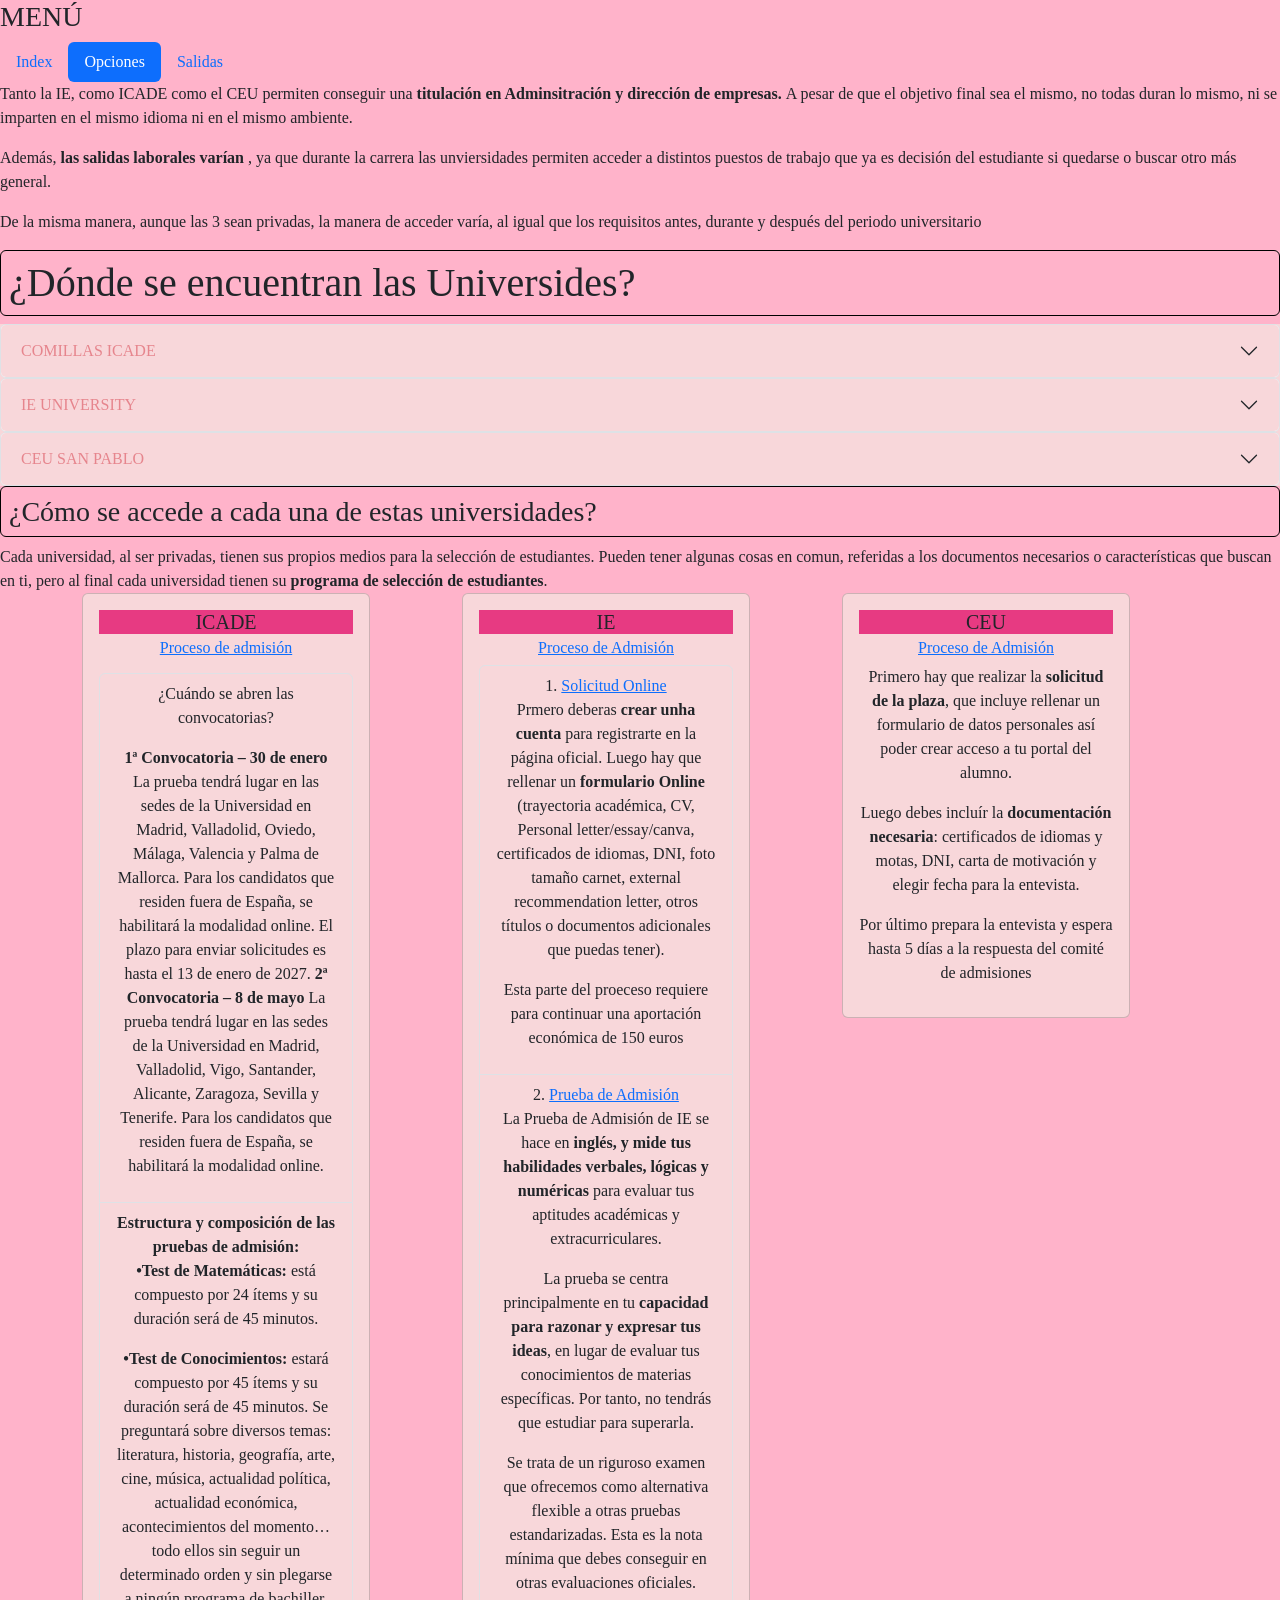
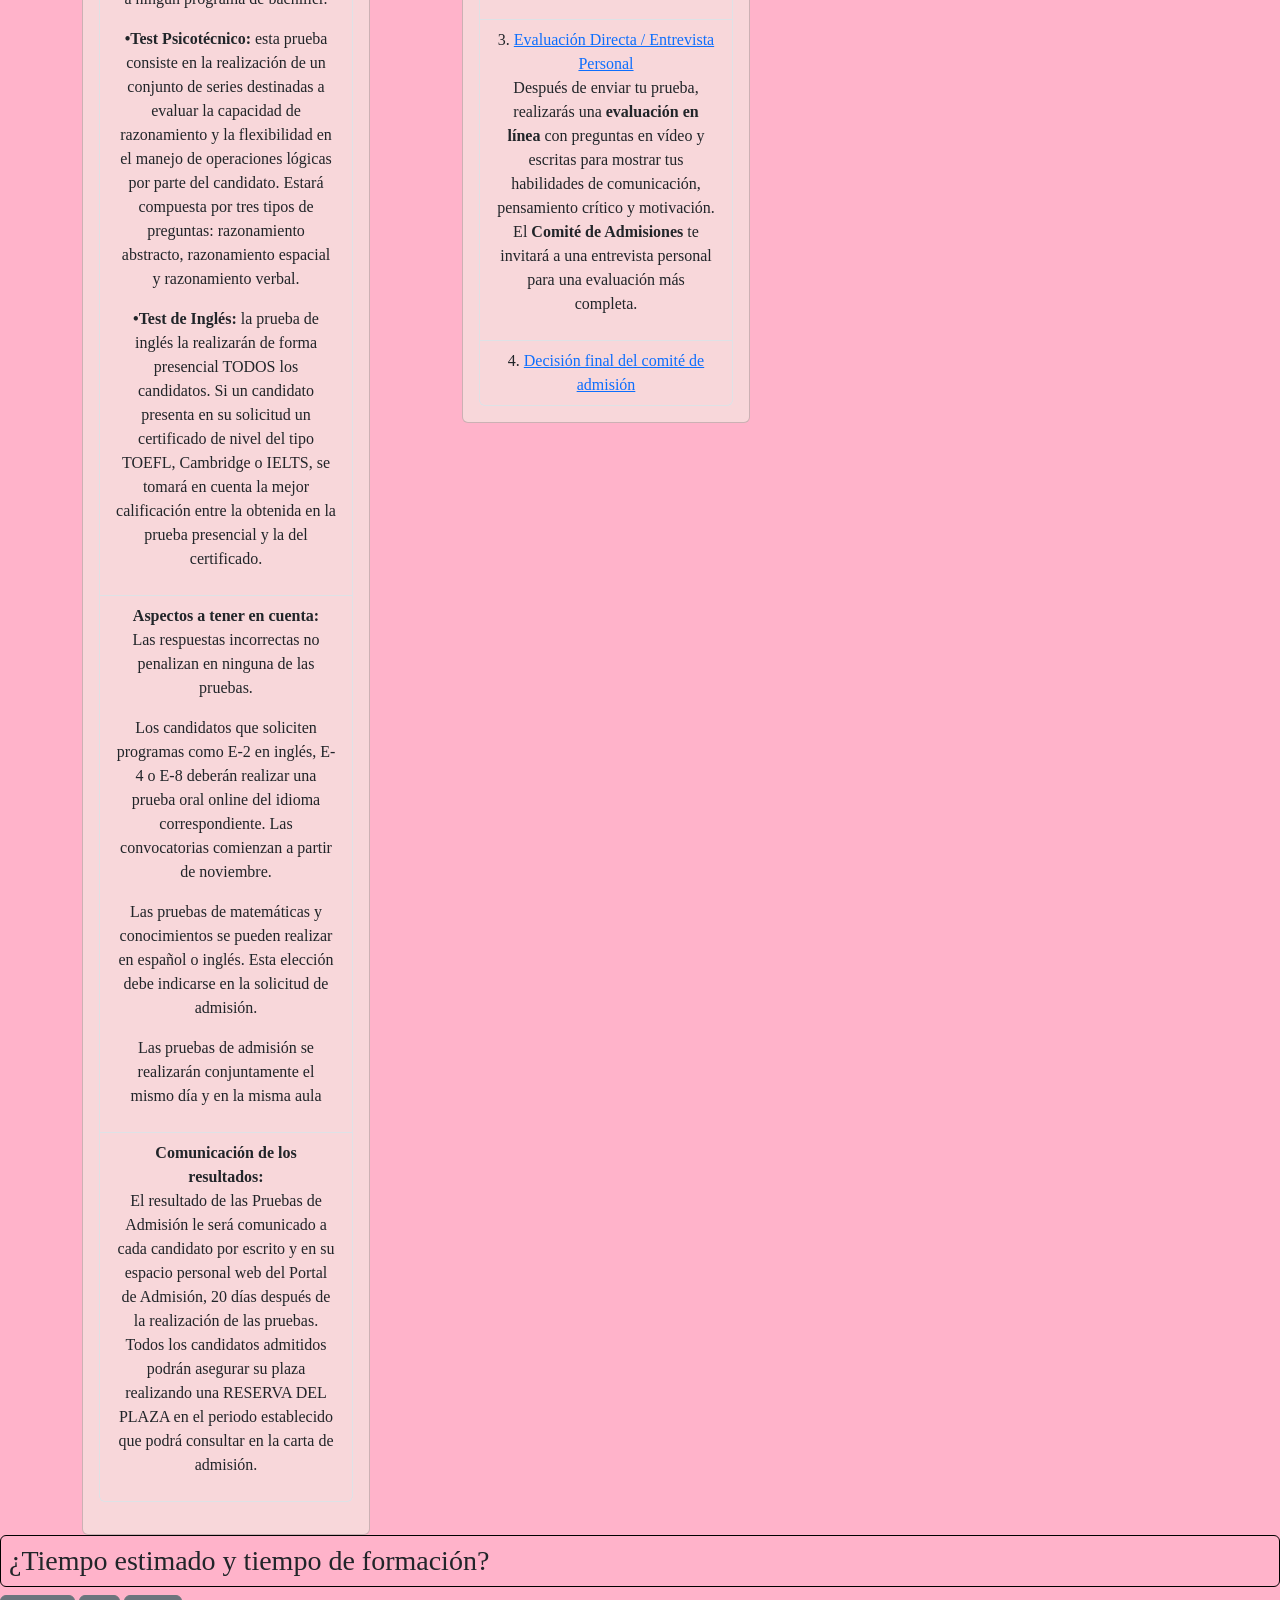
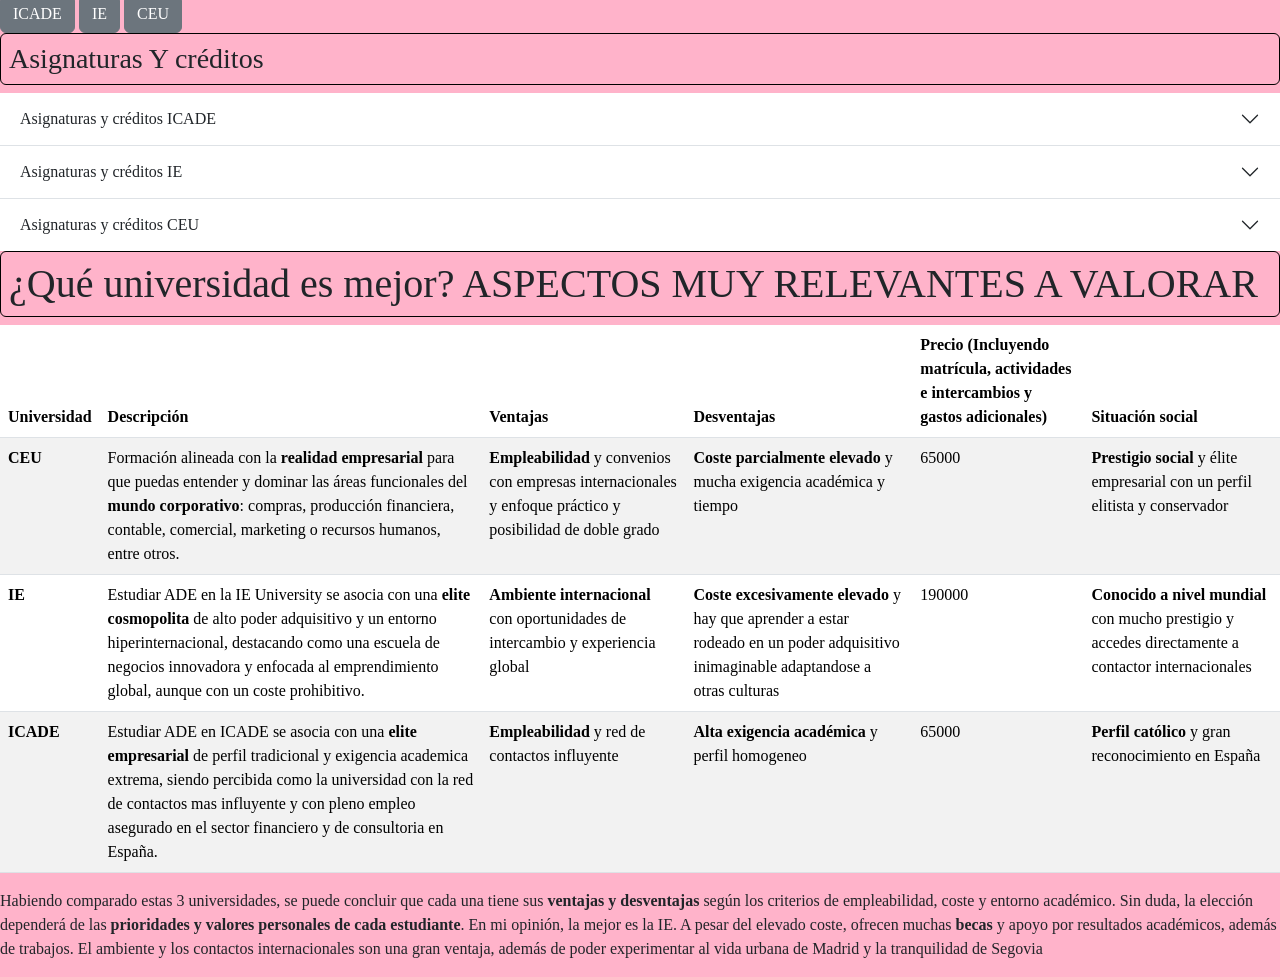
==== commit 6a7755c9: "Terminado menos un error en Créditos y asigtaruas IE con el texto" ====
--- a/Opciones.html
+++ b/Opciones.html
@@ -12,7 +12,7 @@
     integrity="sha384-sRIl4kxILFvY47J16cr9ZwB07vP4J8+LH7qKQnuqkuIAvNWLzeN8tE5YBujZqJLB" crossorigin="anonymous">
 </head>
 
-<body>
+ <body style="background-color: #ffb3ca;">
 
 
 
@@ -38,11 +38,10 @@
     durante y después del periodo universitario</p>
   </p>
 
-  <h1> ¿Dónde se encuentran las Universides?</h1>
-
-
-  <div class="accordion" id="accordionICADE">
-    <div class="accordion-item">
+  <h1 class="border border-black rounded p-2"> ¿Dónde se encuentran las Universides?</h1>
+
+
+<div class="accordion bg-danger-subtle text-danger-emphasis" id="accordionIE">    <div class="accordion-item">
       <h2 class="accordion-header">
         <button class="accordion-button collapsed" type="button" data-bs-toggle="collapse" data-bs-target="#collapseICADE"
           aria-expanded="false" aria-controls="collapseICADE">
@@ -68,8 +67,7 @@
 
 
 
-<div class="accordion" id="accordionIE">
-  <div class="accordion-item">
+<div class="accordion bg-danger-subtle text-danger-emphasis" id="accordionIE">  <div class="accordion-item">
     <h2 class="accordion-header">
       <button class="accordion-button collapsed" type="button"
         data-bs-toggle="collapse" data-bs-target="#collapseIE"
@@ -137,11 +135,11 @@
   </div>
   
 
-        <div class="accordion" id="accordionCEU">
+       <div class="accordion bg-danger-subtle text-danger-emphasis" id="accordionCEU">
           <div class="accordion-item">
             <h2 class="accordion-header">
               <button class="accordion-button collapsed" type="button" data-bs-toggle="collapse" data-bs-target="#collapseCEU"
-                aria-expanded="false" aria-controls="collapseOne">
+                aria-expanded="false" aria-controls="collapseCEU">
                 CEU SAN PABLO
               </button>
             </h2>
@@ -153,7 +151,7 @@
                 vanguardista e internacional, y cuentan con las instalaciones más avanzadas y los servicios más
                 completos para la realización de actividades y prácticas: laboratorios, centros de investigación, aulas
                 de informática, etc.
-                <p> <a class="https://visitavirtual.uspceu.com/visita2024/index.htm"> Visita el campus ONLINE </a> </p>
+                <p> <a href="https://visitavirtual.uspceu.com/visita2024/index.htm"> Visita el campus ONLINE </a> </p>
                 <p> <img src="ceucampus.jpg" class="img-thumbnail" alt="..."> </p>
               </div>
       </div>
@@ -162,7 +160,7 @@
 
 
 
-<h3> ¿Cómo se accede a cada una de estas universidades? </h3>
+<h3 class="border border-black rounded p-2"> ¿Cómo se accede a cada una de estas universidades? </h3>
 
 Cada universidad, al ser privadas, tienen sus propios medios para la selección de estudiantes. Pueden tener algunas cosas en comun, referidas a los documentos necesarios o características que buscan en ti, pero al final cada universidad tienen su <strong>programa de selección de estudiantes</strong>.
 
@@ -170,13 +168,12 @@
 <div class="container text-center">
   <div class="row align-items-start">
     <div class="col">
-      <div class="card" style="width: 18rem;">
+      <div class="card bg-danger-subtle" style="width: 18rem;">
         <div class="card-body">
-          <h5 class="card-title">ICADE</h5>
+          <h5 class="card-title subrayar">ICADE</h5>
           <h6 class="card-subtitle mb-2 text-body-secondary"><a href="https://www.comillas.edu/icade/pruebas-de-admision-icade/" class="card-link">Proceso de admisión</a></h6>
           <p class="card-text"><ul class="list-group">
-        <li class="list-group-item">
-          
+<li class="list-group-item" style="background-color: #f8d7da;">          
          <p>¿Cuándo se abren las convocatorias?</p> 
       <p><strong>1ª Convocatoria – 30 de enero</strong>
       La prueba tendrá lugar en las sedes de la Universidad en Madrid, Valladolid, Oviedo, Málaga, Valencia y Palma de Mallorca. Para los candidatos que residen fuera de España, se habilitará la modalidad online.
@@ -188,14 +185,14 @@
       
       </p>
          </li>
-        <li class="list-group-item"><strong>Estructura y composición de las pruebas de admisión:</strong> <nav>
+       <li class="list-group-item" style="background-color: #f8d7da;"><strong>Estructura y composición de las pruebas de admisión:</strong> <nav>
       
       <p><strong>•Test de Matemáticas: </strong>está compuesto por 24 ítems y su duración será de 45 minutos. </p> 
       <p><strong>•Test de Conocimientos:</strong> estará compuesto por 45 ítems y su duración será de 45 minutos. Se preguntará sobre diversos temas: literatura, historia, geografía, arte, cine, música, actualidad política, actualidad económica, acontecimientos del momento…todo ellos sin seguir un determinado orden y sin plegarse a ningún programa de bachiller. </p>
       <p><strong>•Test Psicotécnico:</strong> esta prueba consiste en la realización de un conjunto de series destinadas a evaluar la capacidad de razonamiento y la flexibilidad en el manejo de operaciones lógicas por parte del candidato. Estará compuesta por tres tipos de preguntas: razonamiento abstracto, razonamiento espacial y razonamiento verbal. </p>
       <p><strong>•Test de Inglés:</strong> la prueba de inglés la realizarán de forma presencial TODOS los candidatos. Si un candidato presenta en su solicitud un certificado de nivel del tipo TOEFL, Cambridge o IELTS, se tomará en cuenta la mejor calificación entre la obtenida en la prueba presencial y la del certificado.</p>
       </nav></li>
-        <li class="list-group-item"><strong>Aspectos a tener en cuenta:</strong>
+      <li class="list-group-item" style="background-color: #f8d7da;"><strong>Aspectos a tener en cuenta:</strong>
       
       
       <p>Las respuestas incorrectas no penalizan en ninguna de las pruebas.</p>
@@ -208,7 +205,7 @@
       
       
         </li>
-        <li class="list-group-item"><strong>Comunicación de los resultados:</strong>
+       <li class="list-group-item" style="background-color: #f8d7da;"><strong>Comunicación de los resultados:</strong>
       
         <p> El resultado de las Pruebas de Admisión le será comunicado a cada candidato por escrito y en su espacio personal web del Portal de Admisión, 20 días después de la realización de las pruebas. 
       Todos los candidatos admitidos podrán asegurar su plaza realizando una RESERVA DEL PLAZA en el periodo establecido que podrá consultar en la carta de admisión.  </p>
@@ -220,18 +217,18 @@
       </div>
     </div>
     <div class="col">
-      <div class="card" style="width: 18rem;">
+      <div class="card bg-danger-subtle" style="width: 18rem;">
         <div class="card-body">
-          <h5 class="card-title">IE</h5>
+          <h5 class="card-title subrayar">IE</h5>
           <h6 class="card-subtitle mb-2 text-body-secondary"><a href="https://www.ie.edu/es/universidad/admisiones/proceso-de-admision/">Proceso de Admisión</a></h6>
          <ol class="list-group list-group-numbered">
-        <li class="list-group-item"><a href="https://www.ie.edu/es/universidad/admisiones/evaluacion-directa-entrevista-personal/">Solicitud Online</a>
+        <li class="list-group-item" style="background-color: #f8d7da;"><a href="https://www.ie.edu/es/universidad/admisiones/evaluacion-directa-entrevista-personal/">Solicitud Online</a>
         
         <p> Prmero deberas <strong>crear unha cuenta</strong> para registrarte en la página oficial. Luego hay que rellenar un <strong>formulario Online </strong>(trayectoria académica, CV, Personal letter/essay/canva, certificados de idiomas, DNI, foto tamaño carnet, external recommendation letter, otros títulos o documentos adicionales que puedas tener).  </p>
         <p> Esta parte del proeceso requiere para continuar una aportación económica de 150 euros </p>
       </li>
       
-      <li class="list-group-item"><a href="https://www.ie.edu/es/universidad/admisiones/proceso-de-admision/test-admision/">Prueba de Admisión</a>
+      <li class="list-group-item" style="background-color: #f8d7da;"><a href="https://www.ie.edu/es/universidad/admisiones/proceso-de-admision/test-admision/">Prueba de Admisión</a>
       <p>La Prueba de Admisión de IE se hace en <strong>inglés, y mide tus habilidades verbales, lógicas y numéricas</strong> para evaluar tus aptitudes académicas y extracurriculares. </p>
       
       <p>La prueba se centra principalmente en tu <strong>capacidad para razonar y expresar tus ideas</strong>, en lugar de evaluar tus conocimientos de materias específicas. Por tanto, no tendrás que estudiar para superarla. </p>
@@ -240,12 +237,12 @@
       
       </li>
       
-       <li class="list-group-item">
+      <li class="list-group-item" style="background-color: #f8d7da;">
           <a href="https://www.ie.edu/es/universidad/admisiones/evaluacion-directa-entrevista-personal/">Evaluación Directa / Entrevista Personal</a>
           <p>Después de enviar tu prueba, realizarás una <strong>evaluación en línea</strong> con preguntas en vídeo y escritas para mostrar tus habilidades de comunicación, pensamiento crítico y motivación. El <strong>Comité de Admisiones</strong> te invitará a una entrevista personal para una evaluación más completa.</p>
         </li>
       
-        <li class="list-group-item">
+        <li class="list-group-item"style="background-color: #f8d7da;">
           <a href="https://www.ie.edu/es/universidad/admisiones/proceso-de-admision/decision-del-comite-de-admisiones/">Decisión final del comité de admisión</a>
         </li>
       </ol>
@@ -254,9 +251,9 @@
       
     </div>
     <div class="col">
-      <div class="card" style="width: 18rem;">
+      <div class="card bg-danger-subtle" style="width: 18rem;">
   <div class="card-body">
-    <h5 class="card-title">CEU</h5>
+    <h5 class="card-title subrayar">CEU</h5>
     <h6 class="card-subtitle mb-2 text-body-secondary"><a href="https://www.uspceu.com/admision-ayuda/admision-grado/informacion-admision">Proceso de Admisión</a></h6>
     <p class="card-text">Primero hay que realizar la <strong>solicitud de la plaza</strong>, que incluye rellenar un formulario de datos personales  así poder crear acceso a tu portal del alumno.</p>
     <p> Luego debes incluír la <strong>documentación necesaria</strong>: certificados de idiomas y motas, DNI, carta de motivación y elegir fecha para la entevista.</p>
@@ -272,7 +269,7 @@
 
 
 
-<h3>  ¿Tiempo estimado y tiempo de formación? </h3>
+<h3 class="border border-black rounded p-2">  ¿Tiempo estimado y tiempo de formación? </h3>
 
 
 
@@ -303,7 +300,7 @@
 </button>
 
 
-<h3> Asignaturas Y créditos </h3>
+<h3 class="border border-black rounded p-2"> Asignaturas Y créditos </h3>
 
 <div class="accordion accordion-flush" id="accordionFlushExample">
   <div class="accordion-item">
@@ -313,7 +310,7 @@
       </button>
     </h2>
     <div id="flush-collapseOne" class="accordion-collapse collapse" data-bs-parent="#accordionFlushExample">
-      <div class="accordion-body"> <code>
+      <div class="accordion-body text-dark"> 
       
         <table class="table">
           <thead>
@@ -934,7 +931,7 @@
 
 
 
-<h1>  ¿Qué universidad es mejor? ASPECTOS MUY RELEVANTES A VALORAR</h1>
+<h1 class="border border-black rounded p-2">  ¿Qué universidad es mejor? ASPECTOS MUY RELEVANTES A VALORAR</h1>
 
 <table class="table table-striped">
   <thead>
--- a/practica-1.css
+++ b/practica-1.css
@@ -1,14 +1,79 @@
-.bordeartitulos {
-    border: 3px solid #fac7ff;
-    padding: 1rem;
-  }
-  
-  .subrayar {
-    margin-top: 50;
-    background-color: rgb(255, 121, 177);
-  }
+.accordion-item {
+    background-color: #f46874;
+}
 
-  .bg-success {
-    --bs-bg-opacity: 1;
-    background-color: rgba(var(--bs-success-rgb), var(--bs-bg-opacity)) !important;
-  }
+.accordion-button {
+    background-color:#f46874;
+    color: #f46874;
+}
+
+.accordion-button:not(.collapsed) {
+    background-color: #f46874;
+    color:#f46874;
+    box-shadow: none;
+}
+
+
+.accordion-body {
+    background-color:#f46874;
+    color:#f46874;
+}
+
+
+.subrayar {
+    background-color: rgb(231, 58, 130);
+}
+
+.border-success {
+  --bs-border-opacity: 1;
+  border-color: rgba(var(25, 135, 84), var(--bs-border-opacity)) !important;
+}
+
+body,
+body * {
+    font-family: "Times New Roman", Times, serif !important;
+}
+
+table {
+    background-color: #f3cace;
+}
+
+#accordionIE .accordion-button {
+    color: #e6858d !important;
+    background-color: #f8d7da !important;
+}
+
+#accordionIE .accordion-body {
+    color: #212529 !important;
+    background-color: #f8d7da !important;
+}
+
+#accordionCEU .accordion-button {
+    color: #e6858d !important;
+    background-color: #f8d7da !important;
+}
+
+#accordionCEU .accordion-body {
+    color: #e6858d !important;
+    background-color: #f8d7da !important;
+}
+
+#accordionIE .accordion-button {
+    color: #e6858d !important;
+    background-color: #f8d7da !important;
+}
+
+#accordionIE .accordion-body {
+    color: #212529 !important;
+    background-color: #f8d7da !important;
+}
+
+#accordionCEU .accordion-button {
+    color: #e6858d !important;
+    background-color: #f8d7da !important;
+}
+
+#accordionCEU .accordion-body {
+    color: #e6858d !important;
+    background-color: #f8d7da !important;
+}
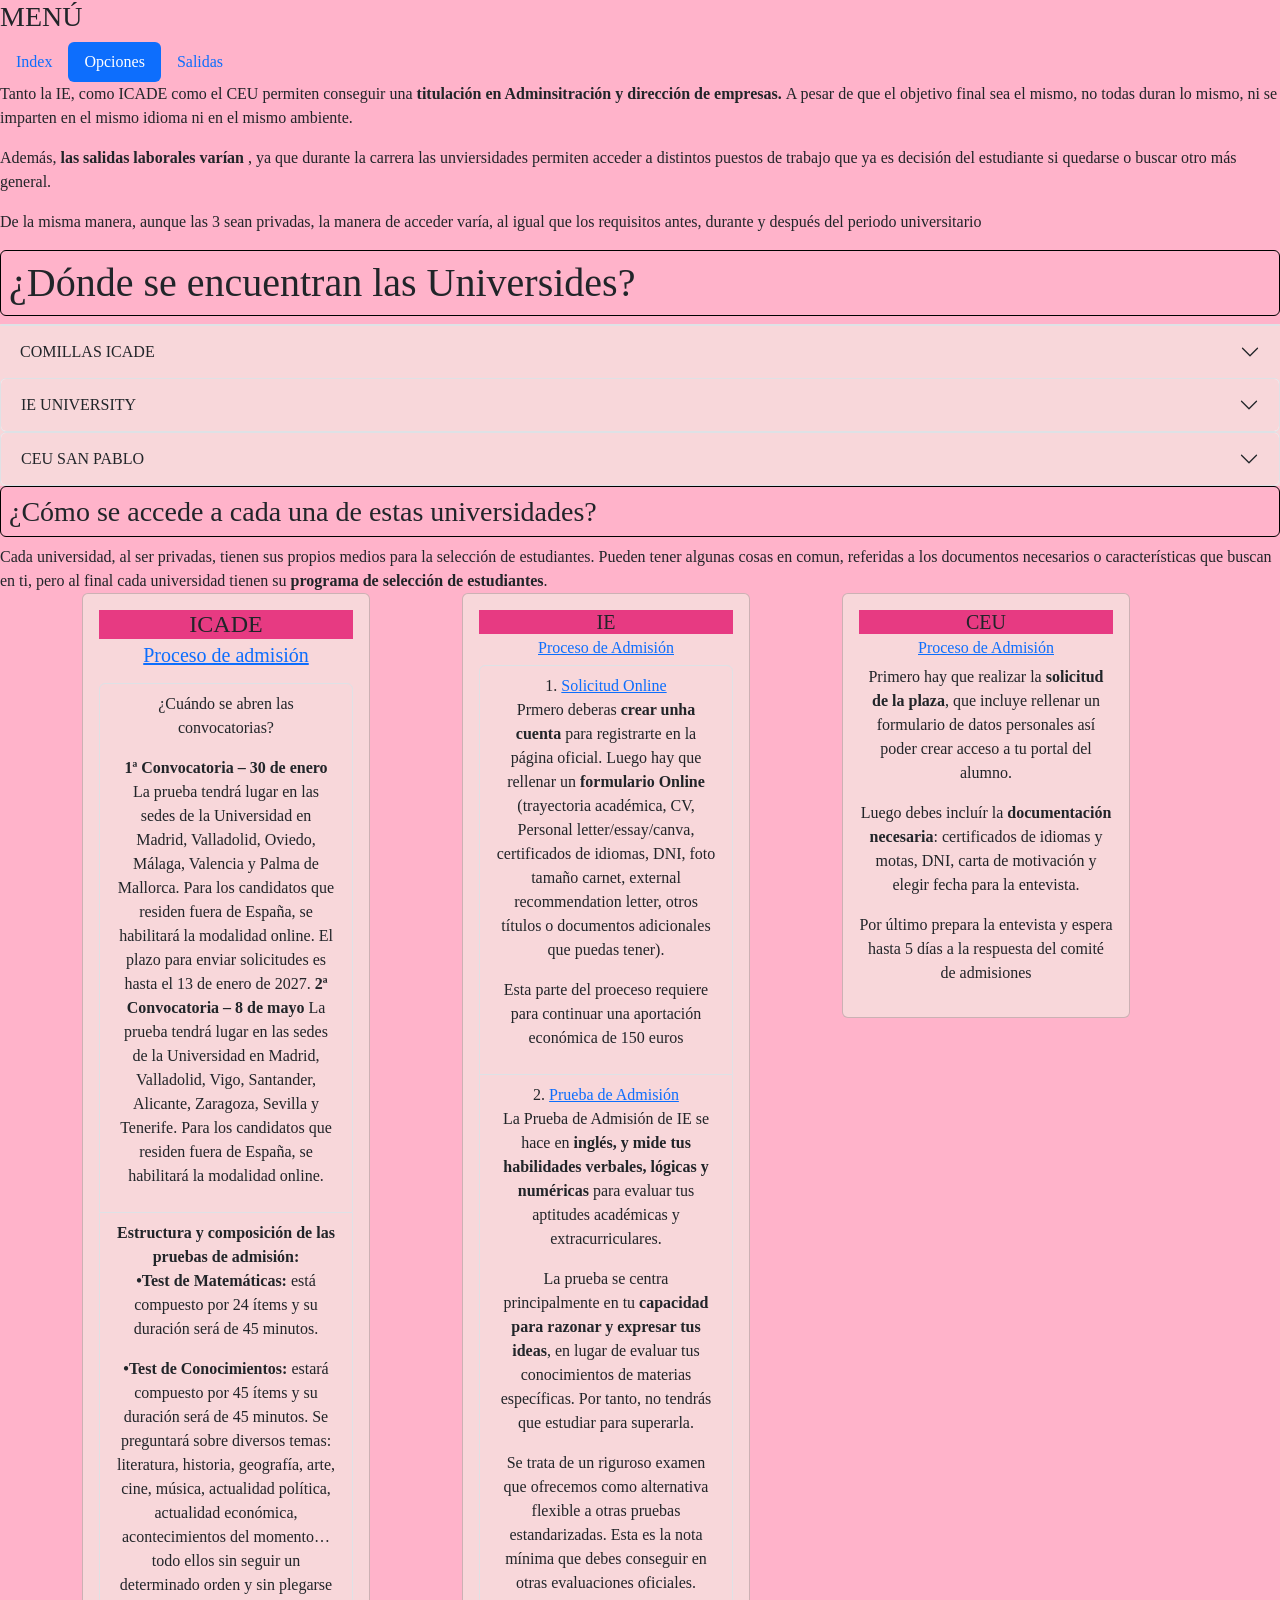
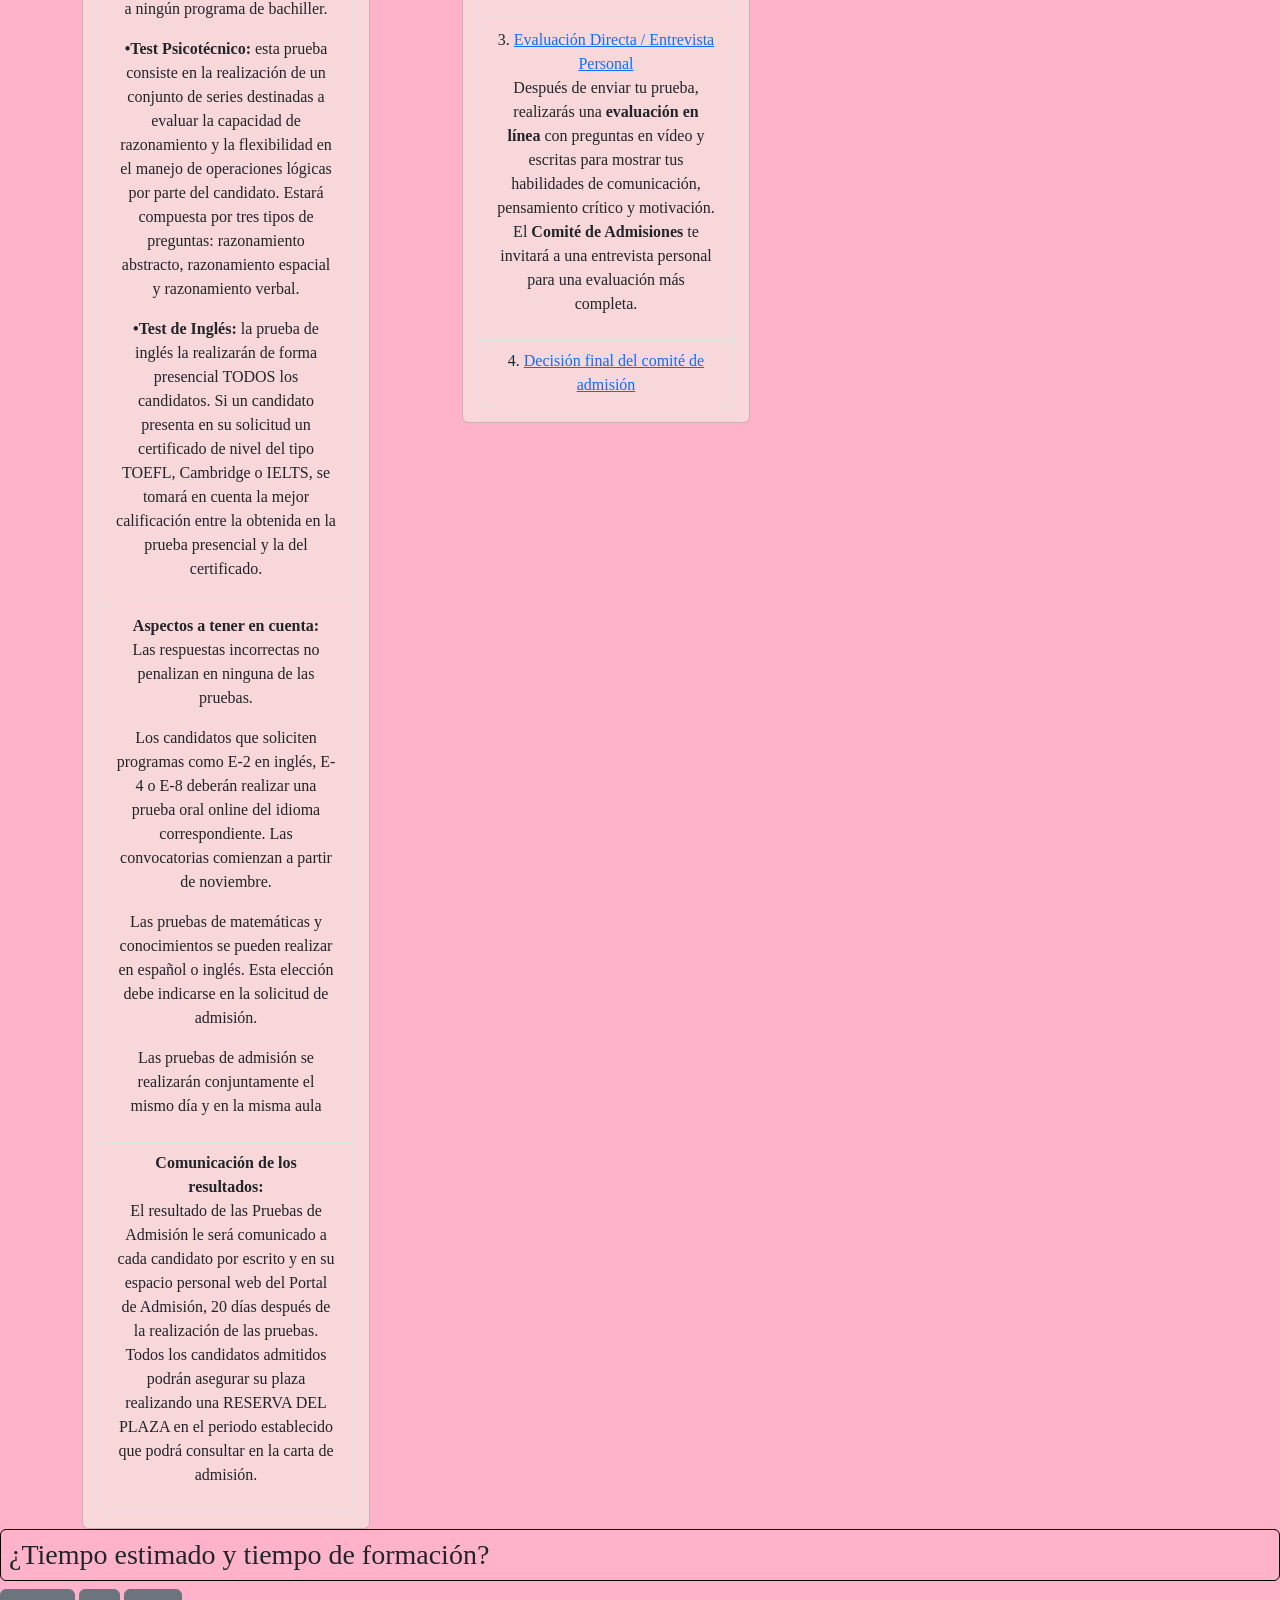
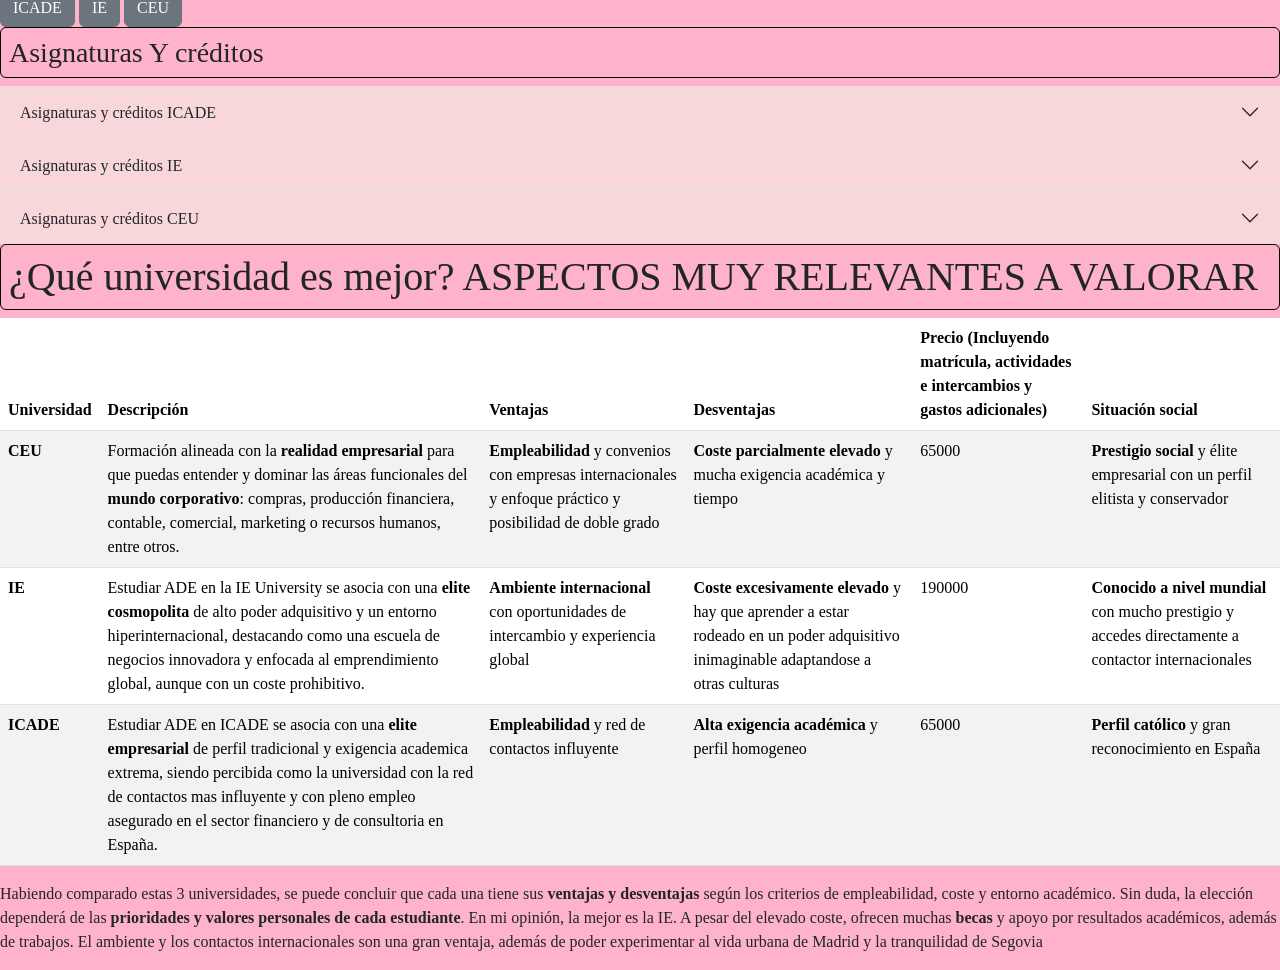
==== commit 16754c2e: "TERMINADO Y TODO CORREGIDO" ====
--- a/Opciones.html
+++ b/Opciones.html
@@ -36,13 +36,13 @@
 
   <p> De la misma manera, aunque las 3 sean privadas, la manera de acceder varía, al igual que los requisitos antes,
     durante y después del periodo universitario</p>
-  </p>
-
+ 
   <h1 class="border border-black rounded p-2"> ¿Dónde se encuentran las Universides?</h1>
 
 
-<div class="accordion bg-danger-subtle text-danger-emphasis" id="accordionIE">    <div class="accordion-item">
-      <h2 class="accordion-header">
+<div class="accordion bg-danger-subtle text-danger-emphasis" id="accordionICADE">
+  <div class="accordion-item">  </div>   
+  <h2 class="accordion-header">
         <button class="accordion-button collapsed" type="button" data-bs-toggle="collapse" data-bs-target="#collapseICADE"
           aria-expanded="false" aria-controls="collapseICADE">
           COMILLAS ICADE
@@ -60,7 +60,7 @@
         </div>
       </div>
     </div>
-  </div>
+
 
 
 
@@ -99,7 +99,7 @@
                   mayoría de los programas de máster. Ambos se ubican en el centro de una de las capitales de negocios
                   más activas de Europa, de modo que la ciudad misma se convierte en parte del aula. </td>
                 <td><a class="link-opacity-100" href="https://www.ie.edu/es/nuestros-espacios/madrid/"> Explora el
-                    campus </a></strong></td>
+                    campus </a></td>
                 <td><img src="ietower.jpg" class="img-thumbnail" alt="..."></td>
               </tr>
               <tr>
@@ -107,24 +107,25 @@
                 <td><strong>Santa Cruz la Real, un convento del siglo XIII</strong> restaurado y reconvertido en un moderno campus a 30
                   minutos de Madrid en AVE. Ocho siglos de historia, reconstruidos en torno a cómo aprenden los
                   estudiantes hoy. </td>
-                <td><a class="https://www.ie.edu/es/nuestros-espacios/segovia/"> Explora el campus </td>
-                <td><img src="iecampussegovia.jpg" class="img-thumbnail" alt="..."></td>
+               <td><a href="https://www.ie.edu/es/nuestros-espacios/segovia/">Explora el campus.</a></td>
+              <td><img src="iecampussegovia.jpg" class="img-thumbnail" alt="Campus de IE University en Segovia"></td>
+
               </tr>
               <tr>
                 <th scope="row">Nueva York - IE NEW YORK COLLEGE (IENYC)</th>
-                <td>IE New York College (IENYC). IE University es la <strong>única propietaria de IE New York College</strong>, una
-                  universidad estadounidense independiente y sin ánimo de lucro que ofrece másteres especializados en el
-                  corazón del SoHo. Es el ancla transatlántica de este viaje de IE University. </td>
-                <td><a class="https://www.ie.edu/es/nueva-york/"> Explora el campus </td>
-                <td><img src="iecampusny.jpg" class="img-thumbnail" alt="..."></td>
-              </tr>
+                 <td>IE New York College (IENYC). IE University es la <strong>única propietaria de IE New York College</strong>, una
+    universidad estadounidense independiente y sin ánimo de lucro que ofrece másteres especializados en el
+    corazón del SoHo. Es el ancla transatlántica de este viaje de IE University.</td>
+  <td><a href="https://www.ie.edu/es/nueva-york/">Explora el campus</a></td>
+  <td><img src="iecampusny.jpg" class="img-thumbnail" alt="Campus de IE New York College en SoHo"></td>
+</tr>
               <tr>
                 <th scope="row">ORIENTE MEDIO — IE CENTER FOR LEADERSHIP & INNOVATION IN THE MIDDLE EAST.</th>
                 <td>Nuestro centro regional de educación ejecutiva, emprendimiento e innovación creativa, ubicado en <strong>el
                   Creative District de Riad</strong>, donde IE University trabaja junto a los líderes que están transformando la
                   región. </td>
                 <td><a class="link-opacity-100" href="https://www.ie.edu/es/nuestros-espacios/middle-east/"> Explora el
-                    campus </a></strong></td>
+                    campus </a></td>
                 <td><img src="iecampusoriente.jpg" class="img-thumbnail" alt="..."></td>
               </tr>
             </tbody>
@@ -170,8 +171,8 @@
     <div class="col">
       <div class="card bg-danger-subtle" style="width: 18rem;">
         <div class="card-body">
-          <h5 class="card-title subrayar">ICADE</h5>
-          <h6 class="card-subtitle mb-2 text-body-secondary"><a href="https://www.comillas.edu/icade/pruebas-de-admision-icade/" class="card-link">Proceso de admisión</a></h6>
+          <h4 class="card-title subrayar">ICADE</h4>
+          <h5 class="card-subtitle mb-2 text-body-secondary"><a href="https://www.comillas.edu/icade/pruebas-de-admision-icade/" class="card-link">Proceso de admisión</a></h5>
           <p class="card-text"><ul class="list-group">
 <li class="list-group-item" style="background-color: #f8d7da;">          
          <p>¿Cuándo se abren las convocatorias?</p> 
@@ -210,7 +211,7 @@
         <p> El resultado de las Pruebas de Admisión le será comunicado a cada candidato por escrito y en su espacio personal web del Portal de Admisión, 20 días después de la realización de las pruebas. 
       Todos los candidatos admitidos podrán asegurar su plaza realizando una RESERVA DEL PLAZA en el periodo establecido que podrá consultar en la carta de admisión.  </p>
         </li>
-      </ul></p>
+      </ul>
           
       
         </div>
@@ -242,7 +243,7 @@
           <p>Después de enviar tu prueba, realizarás una <strong>evaluación en línea</strong> con preguntas en vídeo y escritas para mostrar tus habilidades de comunicación, pensamiento crítico y motivación. El <strong>Comité de Admisiones</strong> te invitará a una entrevista personal para una evaluación más completa.</p>
         </li>
       
-        <li class="list-group-item"style="background-color: #f8d7da;">
+        <li class="list-group-item" style="background-color: #f8d7da;">
           <a href="https://www.ie.edu/es/universidad/admisiones/proceso-de-admision/decision-del-comite-de-admisiones/">Decisión final del comité de admisión</a>
         </li>
       </ol>
@@ -281,12 +282,13 @@
   data-bs-content="4 años de formación, que pueden ampliarse a 5 si se hace un doble grado, máster, intership...">
   ICADE
 </button>
+
 <button type="button" class="btn btn-secondary"
   data-bs-container="body"
   data-bs-toggle="popover"
   data-bs-placement="bottom"
   data-bs-title="IE University"
-  data-bs-content="4 años de formación, que pueden ampliarse a 5 si se hace un doble grado, máster, intership..."">
+  data-bs-content="4 años de formación, que pueden ampliarse a 5 si se hace un doble grado, máster, intership...">
 IE
 </button>
 
@@ -295,14 +297,14 @@
   data-bs-toggle="popover"
   data-bs-placement="bottom"
   data-bs-title="CEU San Pablo"
-  data-bs-content="4 años de formación, que pueden ampliarse a 5 si se hace un doble grado, máster, intership..."">
+  data-bs-content="4 años de formación, que pueden ampliarse a 5 si se hace un doble grado, máster, intership...">
   CEU
 </button>
 
 
 <h3 class="border border-black rounded p-2"> Asignaturas Y créditos </h3>
 
-<div class="accordion accordion-flush" id="accordionFlushExample">
+<div class="accordion accordion-flush" id="accordionIE">
   <div class="accordion-item">
     <h2 class="accordion-header">
       <button class="accordion-button collapsed" type="button" data-bs-toggle="collapse" data-bs-target="#flush-collapseOne" aria-expanded="false" aria-controls="flush-collapseOne">
@@ -310,12 +312,13 @@
       </button>
     </h2>
     <div id="flush-collapseOne" class="accordion-collapse collapse" data-bs-parent="#accordionFlushExample">
-      <div class="accordion-body text-dark"> 
+      <div class="accordion-body text-dark">
+      
       
         <table class="table">
           <thead>
             <tr>
-              <th scope="col"><a class="https://www.comillas.edu/grados/grado-en-administracion-y-direccion-de-empresas-ade-e-2/#planestudios"> ICADE: Mínimo 240 créditos</a></th>
+              <th scope="col"><a href="https://www.comillas.edu/grados/grado-en-administracion-y-direccion-de-empresas-ade-e-2/#planestudios"> ICADE: Mínimo 240 créditos</a></th>
               <th scope="col">Año 1</th>
               <th scope="col">Año 2</th>
               <th scope="col">Año 3</th>
@@ -481,11 +484,6 @@
       
       
       
-      
-      
-      
-      
-    </code> 
       </div>
     </div>
   </div>
@@ -500,7 +498,7 @@
       <div class="accordion-body">
 
 
-<p><a class="cCUyRmhFVGhWOXFtMnEwUVR5UFNDb0xzTGlBJTJCUWVRbXFvVTBDYWRWJTJGUUt4Mk1aM0lmZ01CRVhEajQxRDIwOWs0SCUyRklaQzV0ZG5jbVdBSDFxeUxZaTFaU0IxMTU0VkRaY2w0TmcyZ3BqcTJwREw2a20xMSUyQm1wVVNiN0xEZ0N1ZyUzRCUzRA" href="https://www.comillas.edu/grados/grado-en-administracion-y-direccion-de-empresas-ade-e-2/" target="_blank" rel="noopener noreferrer">Plan de estudios (CLick aquí)</a></p>
+<p><a class="cCUyRmhFVGhWOXFtMnEwUVR5UFNDb0xzTGlBJTJCUWVRbXFvVTBDYWRWJTJGUUt4Mk1aM0lmZ01CRVhEajQxRDIwOWs0SCUyRklaQzV0ZG5jbVdBSDFxeUxZaTFaU0IxMTU0VkRaY2w0TmcyZ3BqcTJwREw2a20xMSUyQm1wVVNiN0xEZ0N1ZyUzRCUzRA" href="https://www.comillas.edu/grados/grado-en-administracion-y-direccion-de-empresas-ade-e-2/" target="_blank" rel="noopener noreferrer">Plan de estudios (Click aquí)</a></p>
 
 <p>Los planes de estudio de los programas de grado de IE University se diseñan en base a la <strong>prestigiosa experiencia académica de la universidad, el conocimiento e investigación</strong> de nuestro claustro experto en el área, y la cercanía que tiene la institución con el mundo laboral.</p>
 
@@ -557,8 +555,8 @@
   </ul>
 </nav>
 <div data-bs-spy="scroll" data-bs-target="#navbar-example2" data-bs-root-margin="0px 0px -40%" data-bs-smooth-scroll="true" class="scrollspy-example bg-body-tertiary p-3 rounded-2" tabindex="0">
-  <h4 id="scrollspyAño1">Año 1</h4>
-  <p>
+  <h3 id="scrollspyAño1">Año 1</h3>
+<p>
   <table class="table" style="width: 100%; table-layout: fixed;">
   <thead>
     <tr>
@@ -643,10 +641,7 @@
     </tr>
   </tbody>
 </table>  
-
-
-
-  </p>
+ 
   <h4 id="scrollspyAño2">Año 2</h4>
   <p>
 
@@ -728,7 +723,7 @@
     </tr>
   </tbody>
 </table> 
-  </p>
+  
   <h4 id="scrollspyAño3">Año 3</h4>
   <p>
 
@@ -841,10 +836,7 @@
   </tbody>
 </table>  
 
-
-
-
-  </p>
+  
   <h4 id="scrollspyAño4">Año 4</h4>
   <p>
 
@@ -918,7 +910,6 @@
 
 
 
-  </p>
  
 </div>
 
--- a/practica-1.css
+++ b/practica-1.css
@@ -1,79 +1,75 @@
+/* Acordeones generales */
 .accordion-item {
     background-color: #f46874;
 }
 
 .accordion-button {
-    background-color:#f46874;
-    color: #f46874;
+    background-color: #f46874;
+    color: #212529;
 }
 
 .accordion-button:not(.collapsed) {
     background-color: #f46874;
-    color:#f46874;
+    color: #212529;
     box-shadow: none;
 }
 
-
 .accordion-body {
-    background-color:#f46874;
-    color:#f46874;
+    background-color: #f46874;
+    color: #212529;
 }
 
 
+/* Texto subrayado */
 .subrayar {
     background-color: rgb(231, 58, 130);
 }
 
-.border-success {
-  --bs-border-opacity: 1;
-  border-color: rgba(var(25, 135, 84), var(--bs-border-opacity)) !important;
-}
 
+/* Tipo de letra */
 body,
 body * {
     font-family: "Times New Roman", Times, serif !important;
 }
 
+
+/* Tablas */
 table {
     background-color: #f3cace;
 }
 
-#accordionIE .accordion-button {
-    color: #e6858d !important;
+
+/* Acordeones de IE, CEU e ICADE: Dónde se encuentran */
+#accordionIE .accordion-button,
+#accordionCEU .accordion-button,
+#accordionICADE .accordion-button {
     background-color: #f8d7da !important;
+    color: #212529 !important;
 }
 
-#accordionIE .accordion-body {
+#accordionIE .accordion-body,
+#accordionCEU .accordion-body,
+#accordionICADE .accordion-body {
+    background-color: #f8d7da !important;
     color: #212529 !important;
-    background-color: #f8d7da !important;
 }
 
-#accordionCEU .accordion-button {
-    color: #e6858d !important;
+
+/* Asignaturas y créditos: IE */
+#flush-collapseTwo .accordion-body {
     background-color: #f8d7da !important;
+    color: #212529 !important;
 }
 
-#accordionCEU .accordion-body {
-    color: #e6858d !important;
-    background-color: #f8d7da !important;
+#flush-collapseTwo .accordion-body a {
+    color: #212529 !important;
 }
 
-#accordionIE .accordion-button {
-    color: #e6858d !important;
-    background-color: #f8d7da !important;
+.borde {
+    border: 2px solid #e7a7b3;
+    padding: 10px;
+    border-radius: 8px;
 }
-
-#accordionIE .accordion-body {
-    color: #212529 !important;
-    background-color: #f8d7da !important;
+.subrayarclaro {
+    background-color: rgb(240, 144, 184);
 }
-
-#accordionCEU .accordion-button {
-    color: #e6858d !important;
-    background-color: #f8d7da !important;
-}
-
-#accordionCEU .accordion-body {
-    color: #e6858d !important;
-    background-color: #f8d7da !important;
-}
